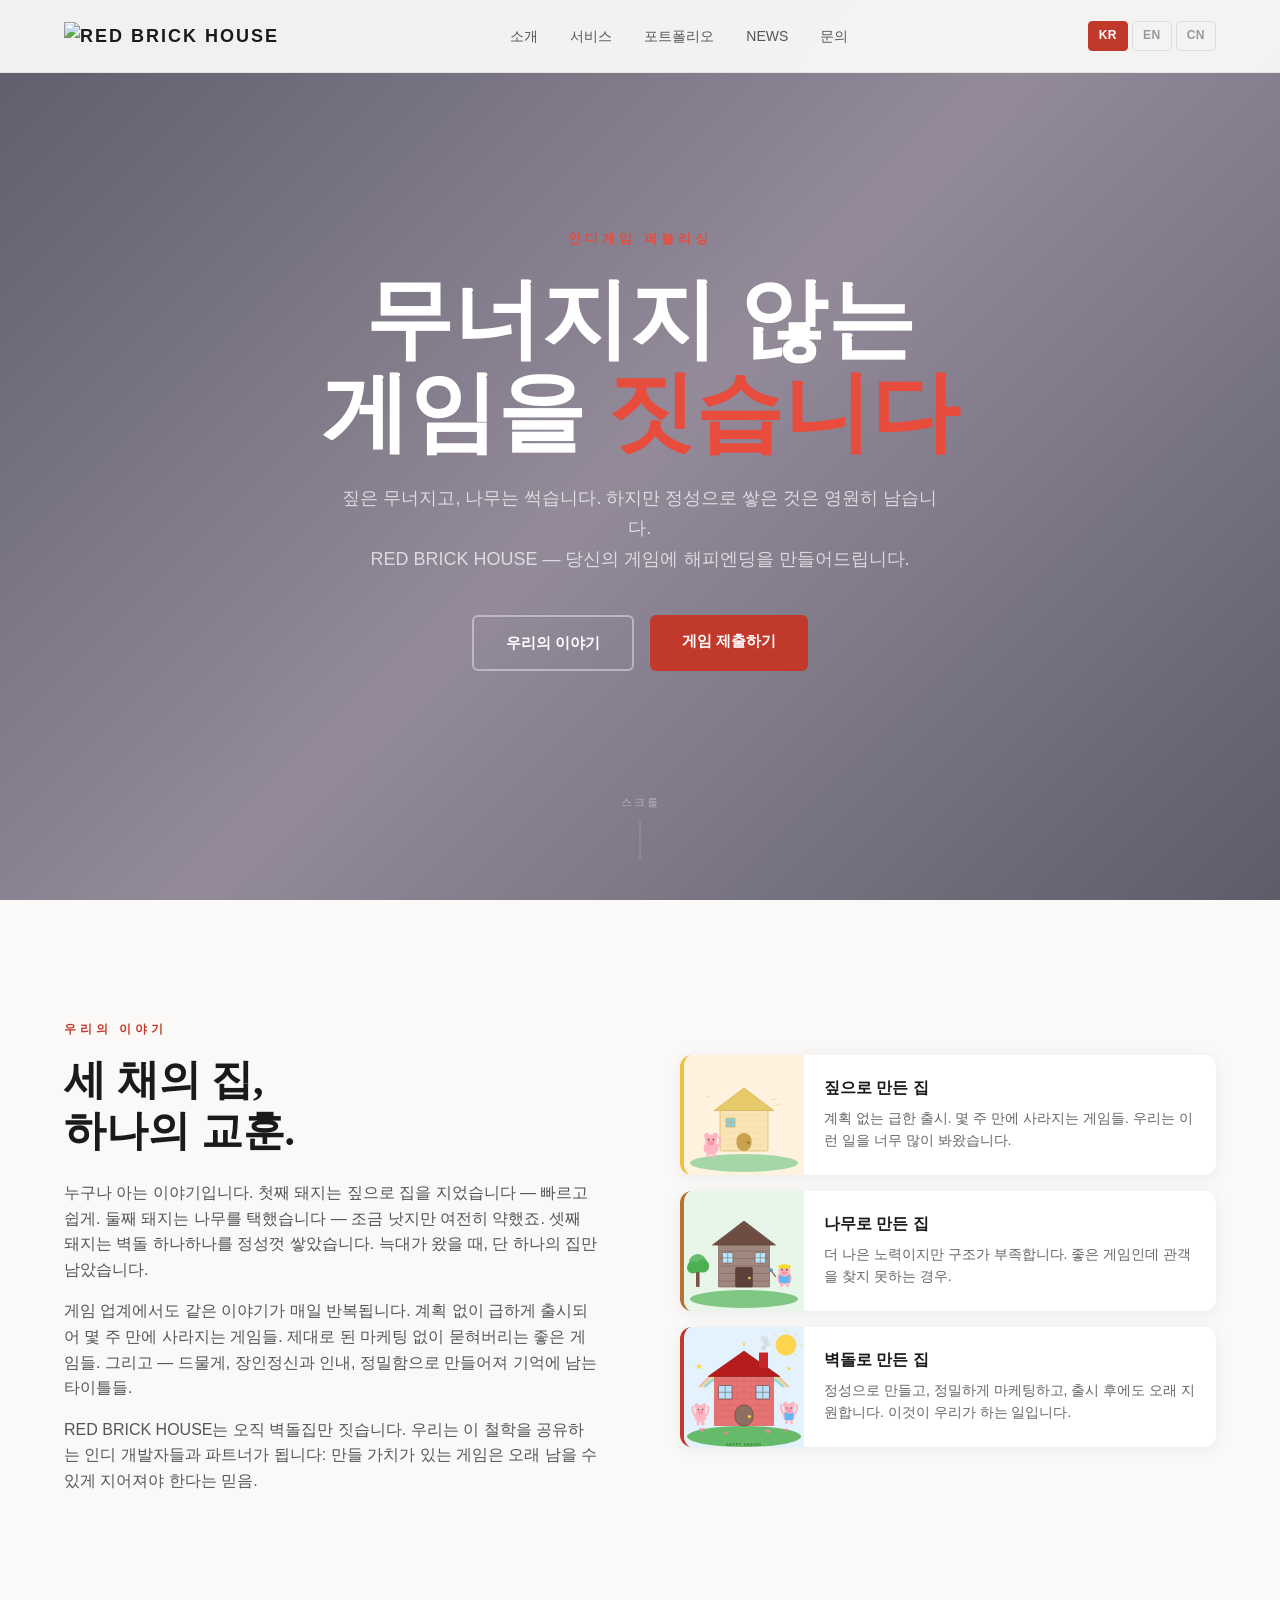
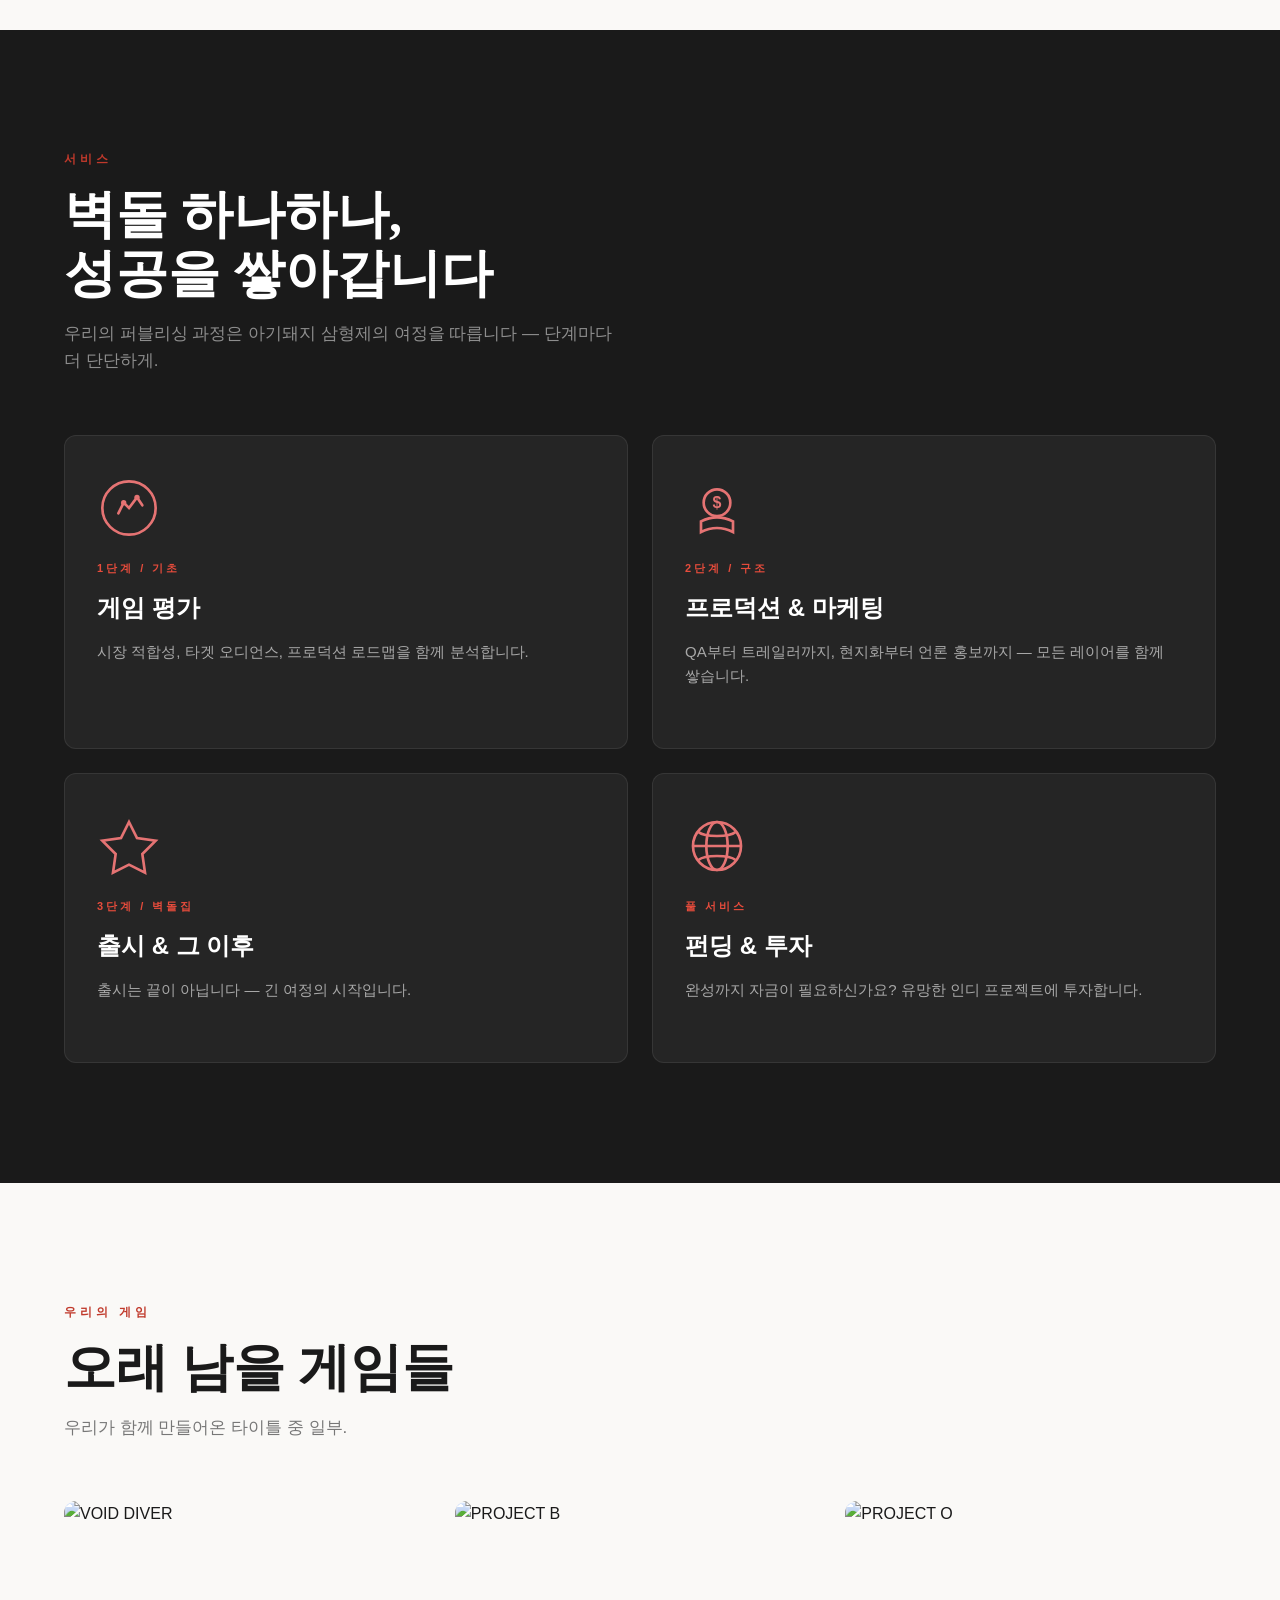
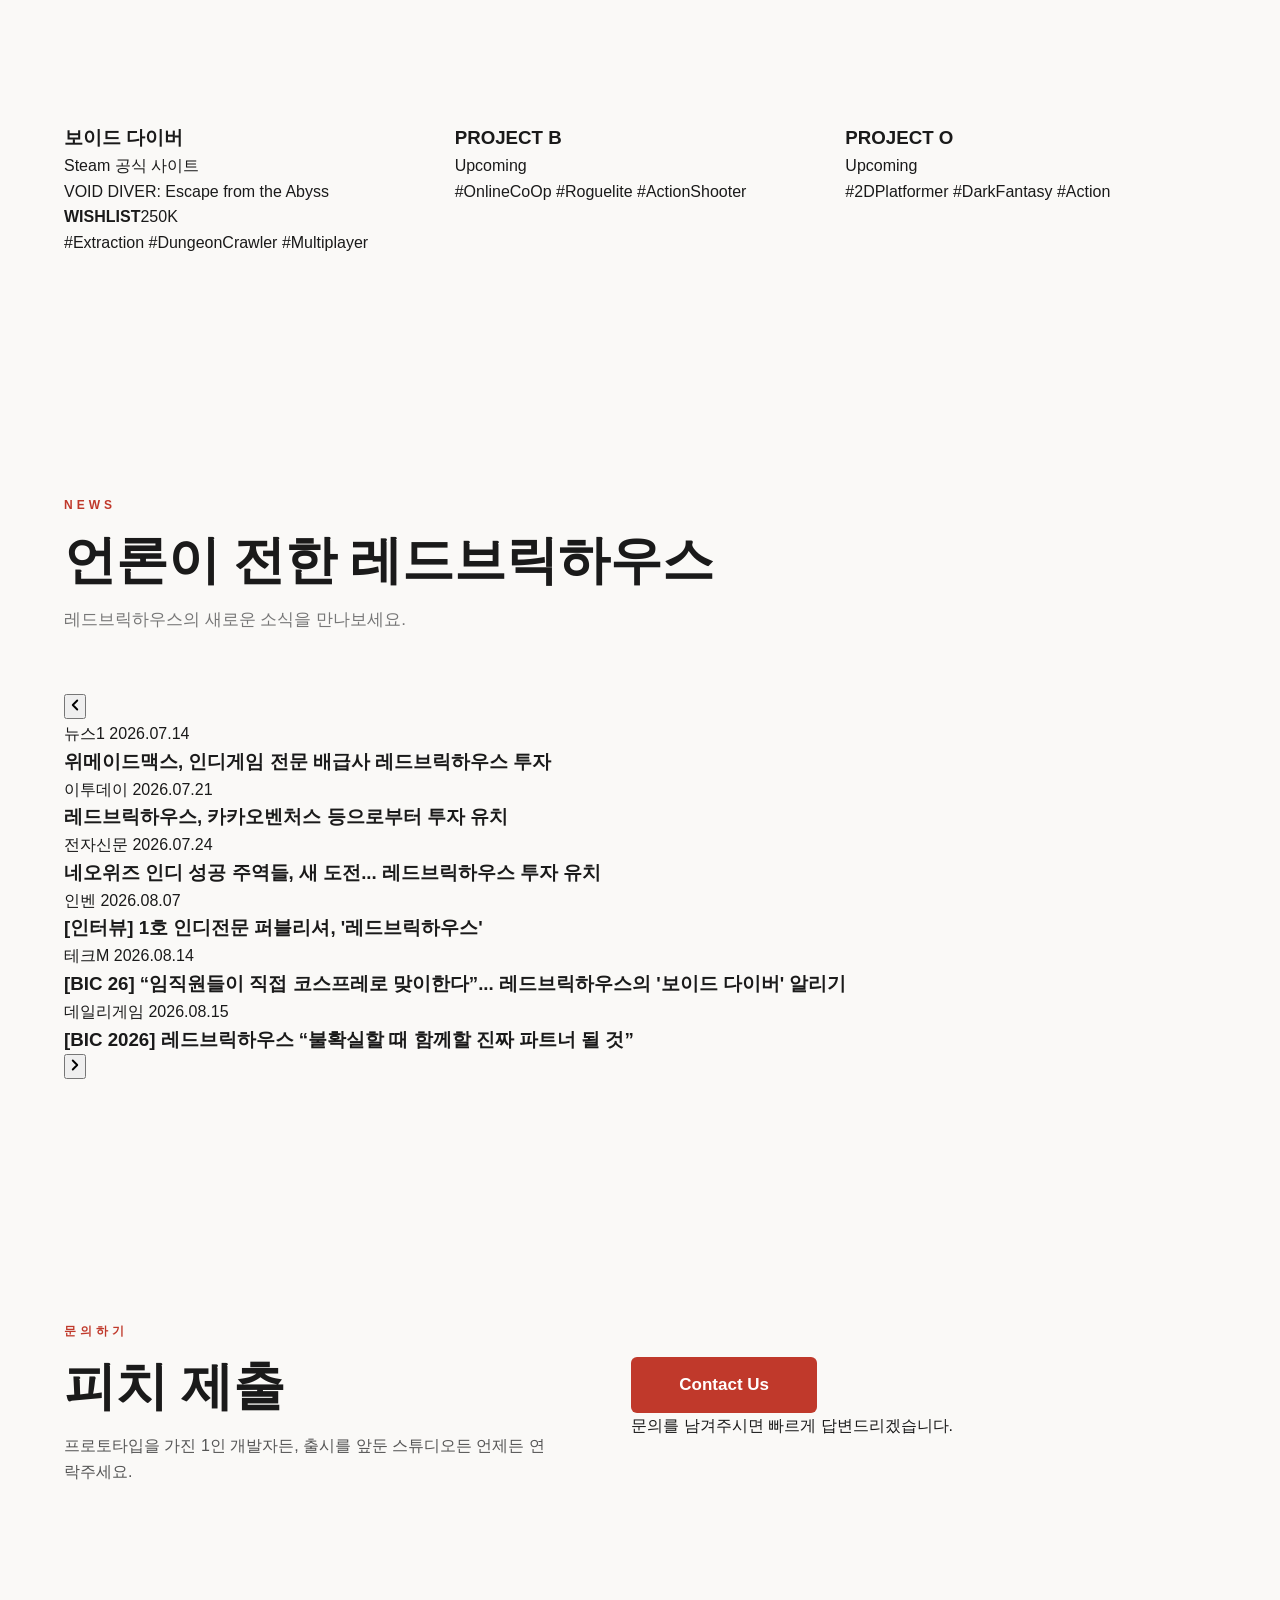
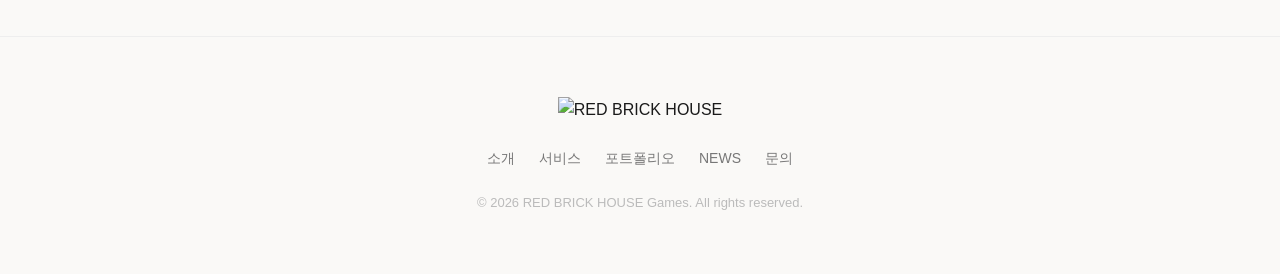
==== index.html @ 4c69d13a "Use square CI as search thumbnail and organization logo" ====
<!DOCTYPE html>
<html lang="ko">
<head>
<meta charset="UTF-8">
<meta name="viewport" content="width=device-width, initial-scale=1.0">
<title>레드브릭하우스 RED BRICK HOUSE - 인디게임 퍼블리셔</title>
<meta name="description" content="레드브릭하우스(RED BRICK HOUSE)는 글로벌 인디게임 퍼블리셔입니다. 사업화 전략과 투자 유치, 팬 커뮤니티와 마케팅, 글로벌 출시까지 인디 개발사의 모든 여정을 함께합니다.">
<meta name="robots" content="index, follow">
<meta name="google-site-verification" content="oy4Abxqo6z72IqTQCMPjfESM9YXbe232Tj1vQId_Szk">
<meta name="naver-site-verification" content="cd1418b7615e05a7bf14761e335efaf147d3baf7">
<link rel="canonical" href="https://redbrickhouse.gg/">
<meta name="theme-color" content="#c0392b">
<!-- Open Graph -->
<meta property="og:title" content="RED BRICK HOUSE - 글로벌 인디게임 퍼블리셔">
<meta property="og:description" content="레드브릭하우스는 단순 퍼블리셔가 아닙니다. 인디 개발자들의 든든한 동반자입니다.">
<meta property="og:image" content="https://redbrickhouse.gg/img/og-image.png?v=20260906">
<meta property="og:image:type" content="image/png">
<meta property="og:image:width" content="1200">
<meta property="og:image:height" content="630">
<meta property="og:url" content="https://redbrickhouse.gg/">
<meta property="og:type" content="website">
<meta property="og:site_name" content="RED BRICK HOUSE">
<meta property="og:locale" content="ko_KR">
<!-- Twitter Card -->
<meta name="twitter:card" content="summary_large_image">
<meta name="twitter:title" content="RED BRICK HOUSE - 글로벌 인디게임 퍼블리셔">
<meta name="twitter:description" content="레드브릭하우스는 단순 퍼블리셔가 아닙니다. 인디 개발자들의 든든한 동반자입니다.">
<meta name="twitter:image" content="https://redbrickhouse.gg/img/og-image.png?v=20260906">
<link rel="preconnect" href="https://cdn.jsdelivr.net" crossorigin>
<link rel="stylesheet" href="https://cdn.jsdelivr.net/gh/orioncactus/pretendard@v1.3.9/dist/web/variable/pretendardvariable-dynamic-subset.min.css">
<link rel="stylesheet" href="style.css?v=20260902-3">
<script>
(function () {
  var m = '/img/hero-bic2026.mp4?v=20260902-5', w = '/img/hero-bic2026.webm?v=20260902-5';
  var probe = document.createElement('video');
  var url = probe.canPlayType('video/mp4; codecs="avc1.640028"') ? m : (probe.canPlayType('video/webm; codecs="vp9"') ? w : m);
  var still = window.matchMedia && window.matchMedia('(prefers-reduced-motion: reduce)').matches;
  var blob = null;
  if (!still && window.fetch && window.URL && URL.createObjectURL) {
    blob = fetch(url, { cache: 'force-cache', priority: 'high' })
      .then(function (r) { if (!r.ok) throw new Error('HTTP ' + r.status); return r.blob(); })
      .then(function (b) { return URL.createObjectURL(b); });
    blob.catch(function () {});
  }
  window.__heroClip = { url: url, blob: blob, still: still };
})();
</script>
<link rel="icon" href="/favicon.ico" sizes="any">
<link rel="icon" type="image/png" sizes="32x32" href="img/favicon-32.png?v=20260713">
<link rel="icon" type="image/png" sizes="48x48" href="img/favicon-48.png?v=20260713">
<link rel="icon" type="image/png" sizes="96x96" href="img/favicon-96.png?v=20260713">
<link rel="icon" type="image/png" sizes="192x192" href="img/favicon-192.png?v=20260713">
<link rel="apple-touch-icon" href="img/favicon-180.png">
<link rel="alternate" hreflang="ko" href="https://redbrickhouse.gg/">
<link rel="alternate" hreflang="en" href="https://redbrickhouse.gg/en/">
<link rel="alternate" hreflang="zh-Hans" href="https://redbrickhouse.gg/zh/">
<link rel="alternate" hreflang="x-default" href="https://redbrickhouse.gg/">
<script type="application/ld+json">
{
  "@context": "https://schema.org",
  "@type": "Organization",
  "name": "RED BRICK HOUSE",
  "alternateName": "레드브릭하우스",
  "url": "https://redbrickhouse.gg/",
  "logo": "https://redbrickhouse.gg/img/ci-square.png",
  "image": [
    "https://redbrickhouse.gg/img/ci-square.png",
    "https://redbrickhouse.gg/img/og-image.png"
  ],
  "description": "글로벌 인디게임 퍼블리셔. 인디 개발자들의 든든한 동반자입니다.",
  "foundingDate": "2026-05",
  "email": "contact@redbrickhouse.gg",
  "availableLanguage": ["Korean", "English", "Chinese"]
}
</script>
<script type="application/ld+json">
{
  "@context": "https://schema.org",
  "@type": "WebSite",
  "name": "레드브릭하우스",
  "alternateName": ["RED BRICK HOUSE", "redbrickhouse"],
  "url": "https://redbrickhouse.gg/"
}
</script>
</head>
<body>

<!-- Navigation -->
<nav class="nav" id="nav">
  <div class="nav-inner">
    <a href="#hero" class="nav-logo" aria-label="RED BRICK HOUSE - Home">
      <img src="img/ci-logo.svg" alt="RED BRICK HOUSE" class="logo-img">
    </a>
    <div class="nav-links" id="navLinks">
      <a href="#about" data-i18n="navAbout">COMPANY</a>
      <a href="#services" data-i18n="navServices">BUSINESS</a>
      <a href="#portfolio" data-i18n="navPortfolio">GAMES</a>
      <a href="#news" data-i18n="navNews">NEWS</a>
      <a href="#contact" data-i18n="navContact">CONTACT</a>
    </div>
    <div class="lang-switch">
      <a class="lang-btn active" data-lang="ko" href="/" hreflang="ko">KR</a>
      <a class="lang-btn" data-lang="en" href="/en/" hreflang="en">EN</a>
      <a class="lang-btn" data-lang="zh" href="/zh/" hreflang="zh-Hans">CN</a>
    </div>
    <button class="nav-toggle" id="navToggle" aria-label="Menu">
      <span></span><span></span><span></span>
    </button>
  </div>
</nav>

<!-- Hero -->
<section class="hero hero-video" id="hero">
  <div class="hero-bg">
    <video class="hero-bg-video" muted loop playsinline preload="none" poster="img/hero-bic2026.jpg?v=20260902-5" aria-hidden="true" tabindex="-1"></video>
    <div class="hero-overlay"></div>
  </div>
  <div class="hero-content">
    <p class="hero-tag" data-i18n="heroTag">글로벌 인디게임 퍼블리셔</p>
    <h1 class="hero-title" data-i18n="heroTitle">RED&nbsp;BRICK&nbsp;HOUSE</h1>
    <p class="hero-sub" data-i18n="heroSub">레드브릭하우스는 단순 퍼블리셔가 아닙니다.<br>인디 개발자들의 든든한 동반자입니다.</p>
    <div class="hero-actions">
      <a href="#about" class="btn btn-ghost" data-i18n="heroBtn2">우리의 이야기</a>
      <a href="#contact" class="btn btn-primary" data-i18n="heroBtn1">문의하기</a>
    </div>
  </div>
  <div class="hero-scroll">
    <span data-i18n="heroScroll">스크롤</span>
    <div class="scroll-line"></div>
  </div>
</section>

<!-- About -->
<section class="section" id="about">
  <div class="container">
    <div class="section-label" data-i18n="aboutLabel">우리의 이야기</div>
    <div class="about-grid">
      <div class="about-text">
        <h2 data-i18n="aboutTitle">세 채의 집,<br>하나의 교훈.</h2>
        <p data-i18n="aboutP1"></p>
        <p data-i18n="aboutP2"></p>
        <p data-i18n="aboutP3"></p>
      </div>
      <div class="about-visual">
        <div class="story-cards">
          <div class="story-card straw">
            <div class="card-img-wrap">
              <img src="img/pig-straw.svg" alt="Straw House" class="card-img">
            </div>
            <div class="card-body">
              <h3 data-i18n="straw">짚으로 만든 집</h3>
              <p data-i18n="strawDesc"></p>
            </div>
          </div>
          <div class="story-card wood">
            <div class="card-img-wrap">
              <img src="img/pig-wood.svg" alt="Wood House" class="card-img">
            </div>
            <div class="card-body">
              <h3 data-i18n="wood">나무로 만든 집</h3>
              <p data-i18n="woodDesc"></p>
            </div>
          </div>
          <div class="story-card brick">
            <div class="card-img-wrap">
              <img src="img/pig-brick.svg" alt="Brick House" class="card-img">
            </div>
            <div class="card-body">
              <h3 data-i18n="brick">벽돌로 만든 집</h3>
              <p data-i18n="brickDesc"></p>
            </div>
          </div>
        </div>
      </div>
    </div>
  </div>
</section>

<!-- Services -->
<section class="section section-dark" id="services">
  <div class="container">
    <div class="section-label" data-i18n="svcLabel">레드브릭하우스와의 협업 방안</div>
    <h2 class="section-title" data-i18n="svcTitle">벽돌 하나하나,<br>성공을 쌓아갑니다</h2>
    <p class="section-sub" data-i18n="svcSub"></p>
    <div class="services-grid">
      <div class="service-card phase-1">
        <div class="svc-icon-wrap"><svg viewBox="0 0 48 48" class="svc-svg"><circle cx="24" cy="24" r="20" fill="none" stroke="#E57373" stroke-width="2"/><path d="M16,28 L20,20 L24,24 L30,16 L34,22" fill="none" stroke="#E57373" stroke-width="2" stroke-linecap="round"/><circle cx="20" cy="20" r="2" fill="#E57373"/><circle cx="30" cy="16" r="2" fill="#E57373"/></svg></div>
        <div class="phase-tag" data-i18n="phase1Tag">SERVICE 01</div>
        <h3 data-i18n="phase1Title">사업화 지원</h3>
        <p data-i18n="phase1Desc"></p>
      </div>
      <div class="service-card phase-2">
        <div class="svc-icon-wrap"><svg viewBox="0 0 48 48" class="svc-svg"><circle cx="24" cy="20" r="10" fill="none" stroke="#E57373" stroke-width="2"/><text x="24" y="24" text-anchor="middle" font-size="12" fill="#E57373" font-weight="bold">$</text><path d="M12,34 Q24,28 36,34 L36,42 Q24,36 12,42 Z" fill="none" stroke="#E57373" stroke-width="2"/></svg></div>
        <div class="phase-tag" data-i18n="phase2Tag">SERVICE 02</div>
        <h3 data-i18n="phase2Title">재무 컨설팅 &amp; 펀딩 연계</h3>
        <p data-i18n="phase2Desc"></p>
      </div>
      <div class="service-card phase-3">
        <div class="svc-icon-wrap"><svg viewBox="0 0 48 48" class="svc-svg"><path d="M24,6 L30,18 L44,20 L34,30 L36,44 L24,38 L12,44 L14,30 L4,20 L18,18 Z" fill="none" stroke="#E57373" stroke-width="2"/></svg></div>
        <div class="phase-tag" data-i18n="phase3Tag">SERVICE 03</div>
        <h3 data-i18n="phase3Title">유저 커뮤니티 빌딩 &amp; 마케팅</h3>
        <p data-i18n="phase3Desc"></p>
      </div>
      <div class="service-card phase-full">
        <div class="svc-icon-wrap"><svg viewBox="0 0 48 48" class="svc-svg"><circle cx="24" cy="24" r="18" fill="none" stroke="#E57373" stroke-width="2"/><ellipse cx="24" cy="24" rx="8" ry="18" fill="none" stroke="#E57373" stroke-width="2"/><line x1="6" y1="24" x2="42" y2="24" stroke="#E57373" stroke-width="2"/><path d="M10,13.5 C15,17.5 33,17.5 38,13.5 M10,34.5 C15,30.5 33,30.5 38,34.5" fill="none" stroke="#E57373" stroke-width="2"/></svg></div>
        <div class="phase-tag" data-i18n="phase4Tag">SERVICE 04</div>
        <h3 data-i18n="phase4Title">글로벌 서비스 노하우</h3>
        <p data-i18n="phase4Desc"></p>
      </div>
    </div>
  </div>
</section>

<!-- Portfolio -->
<section class="section" id="portfolio">
  <div class="container">
    <div class="section-label" data-i18n="portLabel">레드브릭하우스의 게임</div>
    <h2 class="section-title" data-i18n="portTitle">오래 남을 게임들</h2>
    <p class="section-sub" data-i18n="portSub"></p>
    <div class="portfolio-grid">
      <div class="portfolio-item featured">
        <div class="portfolio-thumb">
          <a href="https://store.steampowered.com/app/3438920/" target="_blank" rel="noopener">
            <img src="img/void-diver.jpg" alt="VOID DIVER" class="port-img">
          </a>
        </div>
        <div class="pcard-body">
          <div class="pcard-head">
            <h3 data-i18n="portVdName">보이드 다이버</h3>
            <div class="portfolio-links">
              <a href="https://store.steampowered.com/app/3438920/" target="_blank" rel="noopener">Steam</a>
              <a href="https://voiddiver.net/" target="_blank" rel="noopener" data-i18n="portVdSite">공식 사이트</a>
            </div>
          </div>
          <p class="pcard-sub">VOID DIVER: Escape from the Abyss</p>
          <ul class="pcard-stats">
            <li><strong>WISHLIST</strong>250K</li>
          </ul>
          <p class="pcard-tags">#Extraction #DungeonCrawler #Multiplayer</p>
        </div>
      </div>
      <div class="portfolio-item pcard">
        <div class="portfolio-thumb">
          <img src="img/project-b.png" alt="PROJECT B" class="port-img">
        </div>
        <div class="pcard-body">
          <h3>PROJECT B</h3>
          <p class="pcard-status" data-i18n="portUpcoming">Upcoming</p>
          <p class="pcard-tags">#OnlineCoOp #Roguelite #ActionShooter</p>
        </div>
      </div>
      <div class="portfolio-item pcard">
        <div class="portfolio-thumb">
          <img src="img/project-o.png" alt="PROJECT O" class="port-img">
        </div>
        <div class="pcard-body">
          <h3>PROJECT O</h3>
          <p class="pcard-status" data-i18n="portUpcoming">Upcoming</p>
          <p class="pcard-tags">#2DPlatformer #DarkFantasy #Action</p>
        </div>
      </div>
    </div>
  </div>
</section>

<!-- News -->
<section class="section" id="news">
  <div class="container">
    <div class="section-label" data-i18n="newsLabel">NEWS</div>
    <h2 class="section-title" data-i18n="newsTitle">언론이 전한 레드브릭하우스</h2>
    <p class="section-sub" data-i18n="newsSub">레드브릭하우스의 새로운 소식을 만나보세요.</p>
    <div class="news-carousel">
      <button class="news-nav news-prev" type="button" aria-label="Previous news">
        <svg width="18" height="18" viewBox="0 0 24 24" fill="none" stroke="currentColor" stroke-width="2.5" stroke-linecap="round" stroke-linejoin="round" aria-hidden="true"><polyline points="15 18 9 12 15 6"></polyline></svg>
      </button>
      <div class="news-grid">
      <div class="news-track">
      <a class="news-card" href="https://www.news1.kr/it-science/general-it/6227176" target="_blank" rel="noopener">
        <div class="news-thumb"><img src="img/news-news1.jpg" alt="" class="news-img" loading="lazy"></div>
        <div class="news-meta">
          <span class="news-press" data-i18n="newsA1Press">뉴스1</span>
          <time class="news-date" datetime="2026-07-14">2026.07.14</time>
        </div>
        <h3 class="news-headline" data-i18n="newsA1Title">위메이드맥스, 인디게임 전문 배급사 레드브릭하우스 투자</h3>
      </a>
      <a class="news-card" href="https://www.etoday.co.kr/news/view/2605454" target="_blank" rel="noopener">
        <div class="news-thumb"><img src="img/news-etoday.jpg" alt="" class="news-img" loading="lazy"></div>
        <div class="news-meta">
          <span class="news-press" data-i18n="newsA2Press">이투데이</span>
          <time class="news-date" datetime="2026-07-21">2026.07.21</time>
        </div>
        <h3 class="news-headline" data-i18n="newsA2Title">레드브릭하우스, 카카오벤처스 등으로부터 투자 유치</h3>
      </a>
      <a class="news-card" href="https://www.etnews.com/20260724000244" target="_blank" rel="noopener">
        <div class="news-thumb"><img src="img/news-etnews.jpg" alt="" class="news-img" loading="lazy"></div>
        <div class="news-meta">
          <span class="news-press" data-i18n="newsA3Press">전자신문</span>
          <time class="news-date" datetime="2026-07-24">2026.07.24</time>
        </div>
        <h3 class="news-headline" data-i18n="newsA3Title">네오위즈 인디 성공 주역들, 새 도전... 레드브릭하우스 투자 유치</h3>
      </a>
      <a class="news-card" href="https://m.sports.naver.com/esports/article/442/0000195202" target="_blank" rel="noopener">
        <div class="news-thumb"><img src="img/news-inven2.jpg" alt="" class="news-img" loading="lazy"></div>
        <div class="news-meta">
          <span class="news-press" data-i18n="newsA4Press">인벤</span>
          <time class="news-date" datetime="2026-08-07">2026.08.07</time>
        </div>
        <h3 class="news-headline" data-i18n="newsA4Title">[인터뷰] 1호 인디전문 퍼블리셔, '레드브릭하우스'</h3>
      </a>
      <a class="news-card" href="https://www.techm.kr/news/articleView.html?idxno=154350" target="_blank" rel="noopener">
        <div class="news-thumb"><img src="img/news-techm.jpg" alt="" class="news-img" loading="lazy"></div>
        <div class="news-meta">
          <span class="news-press" data-i18n="newsA5Press">테크M</span>
          <time class="news-date" datetime="2026-08-14">2026.08.14</time>
        </div>
        <h3 class="news-headline" data-i18n="newsA5Title">[BIC 26] “임직원들이 직접 코스프레로 맞이한다”... 레드브릭하우스의 '보이드 다이버' 알리기</h3>
      </a>
      <a class="news-card" href="https://www.dailygame.co.kr/view.php?ud=2026081514530034021ad998911_26" target="_blank" rel="noopener">
        <div class="news-thumb"><img src="img/news-dailygame.jpg" alt="" class="news-img" loading="lazy"></div>
        <div class="news-meta">
          <span class="news-press" data-i18n="newsA6Press">데일리게임</span>
          <time class="news-date" datetime="2026-08-15">2026.08.15</time>
        </div>
        <h3 class="news-headline" data-i18n="newsA6Title">[BIC 2026] 레드브릭하우스 “불확실할 때 함께할 진짜 파트너 될 것”</h3>
      </a>
      </div>
      </div>
      <button class="news-nav news-next" type="button" aria-label="Next news">
        <svg width="18" height="18" viewBox="0 0 24 24" fill="none" stroke="currentColor" stroke-width="2.5" stroke-linecap="round" stroke-linejoin="round" aria-hidden="true"><polyline points="9 18 15 12 9 6"></polyline></svg>
      </button>
    </div>
  </div>
</section>

<!-- Contact -->
<section class="section" id="contact">
  <div class="container">
    <div class="section-label" data-i18n="contactLabel">문의하기</div>
    <div class="contact-grid">
      <div class="contact-info">
        <h2 class="section-title" data-i18n="contactTitle">이야기를 들려주세요</h2>
        <p data-i18n="contactDesc"></p>
      </div>
      <div class="contact-action">
        <button type="button" class="btn btn-primary btn-large" id="contactOpen" data-i18n="contactBtn">Contact Us</button>
        <p class="contact-note" data-i18n="contactNote">문의를 남겨주시면 빠르게 답변드리겠습니다.</p>
      </div>
    </div>
  </div>
</section>

<!-- Footer -->
<footer class="footer">
  <div class="container">
    <div class="footer-inner">
      <div class="footer-brand">
        <img src="img/ci-logo.svg" alt="RED BRICK HOUSE" class="logo-img logo-img-footer">
      </div>
      <div class="footer-links">
        <a href="#about" data-i18n="navAbout">COMPANY</a>
        <a href="#services" data-i18n="navServices">BUSINESS</a>
        <a href="#portfolio" data-i18n="navPortfolio">GAMES</a>
        <a href="#news" data-i18n="navNews">NEWS</a>
        <a href="#contact" data-i18n="navContact">CONTACT</a>
      </div>
      <div class="footer-copy" data-i18n="footerCopy">&copy; 2026 RED&nbsp;BRICK&nbsp;HOUSE. All rights reserved.</div>
    </div>
  </div>
</footer>

<!-- Contact Modal -->
<div class="modal-overlay" id="contactModal" hidden>
  <div class="modal" role="dialog" aria-modal="true" aria-labelledby="contactModalTitle">
    <button type="button" class="modal-close" id="contactClose" aria-label="Close">&times;</button>
    <h3 id="contactModalTitle" data-i18n="modalTitle">문의하기</h3>
    <form id="inquiryForm" novalidate>
      <div class="modal-row">
        <div class="modal-group">
          <label for="inqName" data-i18n="modalName">이름</label>
          <input type="text" id="inqName" name="이름 (Name)" required>
        </div>
        <div class="modal-group">
          <label for="inqContact" data-i18n="modalContact">이메일</label>
          <input type="email" id="inqContact" name="이메일 (Email)" required>
        </div>
      </div>
      <div class="modal-row">
        <div class="modal-group">
          <label for="inqCompany" data-i18n="modalCompany">회사/팀 (선택)</label>
          <input type="text" id="inqCompany" name="회사 (Company)">
        </div>
        <div class="modal-group">
          <label for="inqSource" data-i18n="modalSource">알게 된 경로</label>
          <select id="inqSource" name="알게 된 경로 (Source)">
            <option value="" data-i18n="modalSourceOpt0">선택해주세요</option>
            <option value="referral" data-i18n="modalSourceOpt1">지인 추천</option>
            <option value="search" data-i18n="modalSourceOpt2">검색</option>
            <option value="sns" data-i18n="modalSourceOpt3">SNS · 커뮤니티</option>
            <option value="event" data-i18n="modalSourceOpt4">행사 · 컨퍼런스</option>
            <option value="etc" data-i18n="modalSourceOpt5">기타</option>
          </select>
        </div>
      </div>
      <div class="modal-group">
        <label for="inqMsg" data-i18n="modalMsg">제안사항</label>
        <textarea id="inqMsg" name="제안사항 (Proposal)" rows="5" required></textarea>
      </div>
      <input type="text" name="_honey" class="hp-field" tabindex="-1" autocomplete="off" aria-hidden="true">
      <button type="submit" class="btn btn-primary" id="inquirySend" data-i18n="modalSend">보내기</button>
      <p class="modal-status" id="inquiryStatus" hidden></p>
    </form>
  </div>
</div>

<script src="i18n.js?v=20260902-6"></script>
<script src="script.js?v=20260902-6"></script>
</body>
</html>
---- style.css ----
/* === RESET & BASE === */
*, *::before, *::after { margin: 0; padding: 0; box-sizing: border-box; }
html { scroll-behavior: smooth; scroll-padding-top: 80px; }
body {
  font-family: 'Inter', -apple-system, sans-serif;
  color: #1a1a1a;
  background: #faf9f7;
  line-height: 1.6;
  -webkit-font-smoothing: antialiased;
}
a { text-decoration: none; color: inherit; }
ul { list-style: none; }
img { max-width: 100%; display: block; }
.container { max-width: 1200px; margin: 0 auto; padding: 0 24px; }

/* === NAV === */
.nav {
  position: fixed; top: 0; left: 0; right: 0; z-index: 1000;
  background: rgba(250, 249, 247, 0.95);
  backdrop-filter: blur(20px);
  border-bottom: 1px solid rgba(0,0,0,0.06);
  transition: all 0.3s;
}
.nav.scrolled { box-shadow: 0 2px 20px rgba(0,0,0,0.08); }
.nav-inner {
  max-width: 1200px; margin: 0 auto; padding: 0 24px;
  display: flex; align-items: center; justify-content: space-between;
  height: 72px;
}
.nav-logo { display: flex; align-items: center; gap: 10px; font-weight: 800; font-size: 18px; letter-spacing: 2px; }
.logo-svg { flex-shrink: 0; }
.nav-links { display: flex; align-items: center; gap: 32px; }
.nav-links a { font-size: 14px; font-weight: 500; color: #555; transition: color 0.2s; }
.nav-links a:hover { color: #1a1a1a; }
.nav-cta {
  background: #c0392b; color: #fff !important; padding: 10px 24px;
  border-radius: 6px; font-weight: 600; transition: background 0.2s;
}
.nav-cta:hover { background: #a93226; }

/* Language Switch */
.lang-switch { display: flex; gap: 4px; margin-left: 8px; }
.lang-btn {
  background: none; border: 1px solid #ddd; border-radius: 4px;
  padding: 4px 10px; font-size: 12px; font-weight: 600; font-family: inherit;
  color: #999; cursor: pointer; transition: all 0.2s; letter-spacing: 0.5px;
}
.lang-btn:hover { color: #1a1a1a; border-color: #999; }
.lang-btn.active { background: #c0392b; color: #fff; border-color: #c0392b; }

.nav-toggle { display: none; background: none; border: none; cursor: pointer; padding: 8px; }
.nav-toggle span { display: block; width: 24px; height: 2px; background: #1a1a1a; margin: 5px 0; transition: 0.3s; }

/* === BUTTONS === */
.btn {
  display: inline-block; padding: 14px 32px; border-radius: 6px;
  font-size: 15px; font-weight: 600; transition: all 0.2s; cursor: pointer;
  border: none; font-family: inherit;
}
.btn-primary { background: #c0392b; color: #fff; }
.btn-primary:hover { background: #a93226; transform: translateY(-1px); }
.btn-ghost { border: 2px solid rgba(255,255,255,0.4); color: #fff; }
.btn-ghost:hover { border-color: #fff; background: rgba(255,255,255,0.1); }
.btn-large { padding: 18px 48px; font-size: 17px; }

/* === HERO === */
.hero {
  position: relative; min-height: 100vh; display: flex; align-items: center;
  justify-content: center; text-align: center; color: #fff; overflow: hidden;
}
.hero-bg { position: absolute; inset: 0; }
.hero-bg-img {
  width: 100%; height: 100%; object-fit: cover;
}
.hero-overlay {
  position: absolute; inset: 0;
  background: linear-gradient(135deg, rgba(26,26,46,0.7) 0%, rgba(45,27,61,0.5) 50%, rgba(26,26,46,0.7) 100%);
}
.hero-content { position: relative; z-index: 2; max-width: 800px; padding: 0 24px; }
.hero-tag {
  font-size: 13px; letter-spacing: 4px; font-weight: 600;
  color: #e74c3c; margin-bottom: 24px;
}
.hero-title {
  font-family: 'Playfair Display', serif; font-size: clamp(48px, 8vw, 88px);
  font-weight: 900; line-height: 1.05; margin-bottom: 24px;
}
.highlight { color: #e74c3c; }
.hero-sub { font-size: 18px; line-height: 1.7; color: rgba(255,255,255,0.7); margin-bottom: 40px; max-width: 600px; margin-left: auto; margin-right: auto; }
.hero-actions { display: flex; gap: 16px; justify-content: center; flex-wrap: wrap; }
.hero-scroll {
  position: absolute; bottom: 40px; left: 50%; transform: translateX(-50%);
  display: flex; flex-direction: column; align-items: center; gap: 8px;
  color: rgba(255,255,255,0.4); font-size: 11px; letter-spacing: 2px; z-index: 2;
}
.scroll-line { width: 1px; height: 40px; background: rgba(255,255,255,0.2); animation: scrollPulse 2s infinite; }
@keyframes scrollPulse {
  0%, 100% { opacity: 0.2; } 50% { opacity: 0.8; }
}

/* === SECTIONS === */
.section { padding: 120px 0; position: relative; }
.section-dark { background: #1a1a1a; color: #fff; }
.section-bg-img {
  position: absolute; inset: 0; width: 100%; height: 100%; object-fit: cover;
}
.section-overlay {
  position: absolute; inset: 0;
  background: rgba(15,10,8,0.92);
}
.section-label {
  font-size: 12px; letter-spacing: 4px; font-weight: 600;
  color: #c0392b; margin-bottom: 16px;
}
.section-title {
  font-family: 'Playfair Display', serif; font-size: clamp(32px, 5vw, 52px);
  font-weight: 800; line-height: 1.15; margin-bottom: 16px;
}
.section-sub { font-size: 17px; color: #777; max-width: 560px; margin-bottom: 60px; }
.section-dark .section-sub { color: rgba(255,255,255,0.5); }

/* === ABOUT === */
.about-grid { display: grid; grid-template-columns: 1fr 1fr; gap: 80px; align-items: start; }
.about-text h2 {
  font-family: 'Playfair Display', serif; font-size: 42px;
  font-weight: 800; line-height: 1.2; margin-bottom: 24px;
}
.about-text p { color: #555; margin-bottom: 16px; font-size: 16px; }
.about-stats { display: flex; gap: 40px; margin-top: 40px; padding-top: 32px; border-top: 1px solid #eee; }
.stat-num { display: block; font-size: 36px; font-weight: 800; color: #c0392b; }
.stat-label { font-size: 13px; color: #999; letter-spacing: 1px; }

.story-cards { display: flex; flex-direction: column; gap: 16px; }
.story-card {
  display: flex; border-radius: 12px; overflow: hidden;
  background: #fff; box-shadow: 0 2px 16px rgba(0,0,0,0.06);
  transition: transform 0.3s;
}
.story-card:hover { transform: translateY(-4px); }
.card-img-wrap { width: 120px; min-height: 120px; flex-shrink: 0; }
.card-img { width: 100%; height: 100%; object-fit: cover; }
.card-body { padding: 20px; flex: 1; }
.story-card.straw { border-left: 4px solid #f0c040; }
.story-card.wood { border-left: 4px solid #b87333; }
.story-card.brick { border-left: 4px solid #c0392b; }
.story-card h3 { font-size: 16px; font-weight: 700; margin-bottom: 6px; }
.story-card p { font-size: 14px; color: #666; }

/* === SERVICES === */
.services-grid { display: grid; grid-template-columns: repeat(2, 1fr); gap: 24px; }
.service-card {
  padding: 40px 32px; border-radius: 12px; background: rgba(255,255,255,0.05);
  border: 1px solid rgba(255,255,255,0.08); transition: all 0.3s; overflow: hidden;
}
.service-card:hover { background: rgba(255,255,255,0.08); transform: translateY(-4px); }
.svc-icon-wrap { width: 64px; height: 64px; margin-bottom: 20px; }
.svc-svg { width: 100%; height: 100%; }
.phase-tag { font-size: 11px; letter-spacing: 3px; color: #e74c3c; margin-bottom: 12px; font-weight: 600; }
.service-card h3 { font-size: 24px; font-weight: 700; margin-bottom: 12px; }
.service-card > p { color: rgba(255,255,255,0.6); font-size: 15px; margin-bottom: 20px; }
.service-card ul { display: flex; flex-direction: column; gap: 8px; }
.service-card li {
  font-size: 14px; color: rgba(255,255,255,0.5); padding-left: 16px;
  position: relative;
}
.service-card li::before {
  content: ''; position: absolute; left: 0; top: 8px;
  width: 6px; height: 6px; background: #c0392b; border-radius: 50%;
}

/* === PORTFOLIO === */
.portfolio-grid { display: grid; grid-template-columns: repeat(3, 1fr); gap: 20px; }
.portfolio-item.large { grid-column: span 2; }
.portfolio-thumb {
  position: relative; border-radius: 12px; overflow: hidden;
  padding-bottom: 60%; cursor: pointer;
}
.portfolio-item.large .portfolio-thumb { padding-bottom: 40%; }
.port-img {
  position: absolute; inset: 0; width: 100%; height: 100%; object-fit: cover;
  transition: transform 0.5s;
}
.portfolio-thumb:hover .port-img { transform: scale(1.05); }
.portfolio-overlay {
  position: absolute; inset: 0; padding: 32px;
  display: flex; flex-direction: column; justify-content: flex-end;
  background: linear-gradient(to top, rgba(0,0,0,0.8) 0%, rgba(0,0,0,0.2) 50%, transparent 100%);
  color: #fff; opacity: 0; transition: opacity 0.3s;
}
.portfolio-thumb:hover .portfolio-overlay { opacity: 1; }
.portfolio-genre {
  font-size: 11px; letter-spacing: 2px; font-weight: 600;
  background: rgba(255,255,255,0.2); padding: 4px 12px; border-radius: 20px;
  width: fit-content; margin-bottom: 8px; backdrop-filter: blur(4px);
}
.portfolio-overlay h3 { font-size: 22px; font-weight: 700; }
.portfolio-overlay p { font-size: 14px; color: rgba(255,255,255,0.7); }

/* === TEAM === */
.team-grid { display: grid; grid-template-columns: repeat(4, 1fr); gap: 24px; }
.team-card {
  text-align: center; padding: 0; border-radius: 12px;
  background: rgba(255,255,255,0.04); border: 1px solid rgba(255,255,255,0.06);
  overflow: hidden; transition: transform 0.3s;
}
.team-card:hover { transform: translateY(-4px); }
.team-avatar {
  width: 100%; height: 160px; display: flex; align-items: center; justify-content: center;
}
.team-avatar svg { width: 80px; height: 80px; }
.team-card h3 { font-size: 18px; font-weight: 700; margin-top: 16px; margin-bottom: 4px; padding: 0 16px; }
.team-role { font-size: 13px; color: #e74c3c; font-weight: 500; margin-bottom: 12px; padding: 0 16px; }
.team-bio { font-size: 14px; color: rgba(255,255,255,0.5); line-height: 1.6; padding: 0 16px 24px; }

/* === CTA === */
.section-cta {
  background: linear-gradient(135deg, #c0392b, #e74c3c);
  color: #fff; text-align: center;
}
.section-cta h2 {
  font-family: 'Playfair Display', serif; font-size: clamp(32px, 5vw, 48px);
  font-weight: 800; margin-bottom: 16px;
}
.section-cta p { font-size: 17px; color: rgba(255,255,255,0.85); margin-bottom: 32px; }
.section-cta .btn-primary { background: #fff; color: #c0392b; }
.section-cta .btn-primary:hover { background: #f5f5f5; }

/* === CONTACT === */
.contact-grid { display: grid; grid-template-columns: 1fr 1.2fr; gap: 80px; }
.contact-info p { color: #555; font-size: 16px; margin-bottom: 32px; }
.contact-details { display: flex; flex-direction: column; gap: 20px; margin-bottom: 32px; }
.contact-item strong { display: block; font-size: 12px; letter-spacing: 2px; color: #999; margin-bottom: 4px; }
.contact-item span { font-size: 16px; }
.social-links { display: flex; gap: 16px; }
.social-links a {
  font-size: 14px; font-weight: 500; color: #c0392b;
  padding: 8px 16px; border: 1px solid #e0d5d3; border-radius: 6px;
  transition: all 0.2s;
}
.social-links a:hover { background: #c0392b; color: #fff; border-color: #c0392b; }

.contact-form { display: flex; flex-direction: column; gap: 20px; }
.form-row { display: grid; grid-template-columns: 1fr 1fr; gap: 20px; }
.form-group { display: flex; flex-direction: column; gap: 6px; }
.form-group label { font-size: 13px; font-weight: 600; color: #333; }
.form-group input, .form-group select, .form-group textarea {
  padding: 12px 16px; border: 1px solid #ddd; border-radius: 8px;
  font-size: 15px; font-family: inherit; background: #fff;
  transition: border-color 0.2s;
}
.form-group input:focus, .form-group select:focus, .form-group textarea:focus {
  outline: none; border-color: #c0392b;
}
.form-group textarea { resize: vertical; }

/* === FOOTER === */
.footer { padding: 60px 0; border-top: 1px solid #eee; }
.footer-inner { display: flex; flex-direction: column; align-items: center; gap: 24px; text-align: center; }
.footer-brand { display: flex; flex-direction: column; align-items: center; gap: 8px; }
.footer-brand .logo-text { font-size: 16px; }
.footer-brand p { font-size: 14px; color: #999; }
.footer-links { display: flex; gap: 24px; flex-wrap: wrap; justify-content: center; }
.footer-links a { font-size: 14px; color: #777; transition: color 0.2s; }
.footer-links a:hover { color: #c0392b; }
.footer-copy { font-size: 13px; color: #bbb; }

/* === ANIMATIONS === */
.fade-in {
  opacity: 0; transform: translateY(30px);
  transition: opacity 0.6s ease, transform 0.6s ease;
}
.fade-in.visible { opacity: 1; transform: translateY(0); }

/* === RESPONSIVE === */
@media (max-width: 1024px) {
  .about-grid { grid-template-columns: 1fr; gap: 48px; }
  .services-grid { grid-template-columns: 1fr; }
  .team-grid { grid-template-columns: repeat(2, 1fr); }
  .contact-grid { grid-template-columns: 1fr; gap: 48px; }
}
@media (max-width: 768px) {
  /* Nav mobile */
  .nav-inner { height: 60px; }
  .nav-links {
    display: none; position: fixed; top: 60px; left: 0; right: 0; bottom: 0;
    background: rgba(250,249,247,0.98); flex-direction: column;
    padding: 32px 24px; gap: 8px; border-top: 1px solid #eee;
    overflow-y: auto; z-index: 999;
  }
  .nav-links.open { display: flex; }
  .nav-links a {
    font-size: 18px; padding: 14px 0; border-bottom: 1px solid #f0f0f0;
  }
  .nav-links .nav-cta {
    margin-top: 16px; text-align: center; padding: 16px 24px;
    border-bottom: none;
  }
  .nav-toggle { display: block; order: 3; }
  .nav-toggle.active span:nth-child(1) { transform: rotate(45deg) translate(5px, 5px); }
  .nav-toggle.active span:nth-child(2) { opacity: 0; }
  .nav-toggle.active span:nth-child(3) { transform: rotate(-45deg) translate(5px, -5px); }
  .lang-switch { order: 2; margin-left: auto; margin-right: 8px; gap: 2px; }
  .lang-btn { padding: 5px 8px; font-size: 11px; min-width: 30px; }
  .nav-logo { font-size: 13px; gap: 6px; letter-spacing: 0.5px; max-width: 50%; }
  .nav-logo .logo-text { white-space: nowrap; overflow: hidden; text-overflow: ellipsis; }
  .logo-svg { width: 30px; height: 20px; flex-shrink: 0; }

  /* Hero mobile */
  .hero { min-height: 100svh; }
  .hero-title { font-size: 36px; }
  .hero-sub { font-size: 15px; margin-bottom: 32px; }
  .hero-tag { font-size: 11px; letter-spacing: 3px; }
  .hero-actions { flex-direction: column; align-items: center; gap: 12px; }
  .hero-actions .btn { width: 100%; max-width: 280px; text-align: center; }
  .hero-bg-img { object-position: 65% center; }
  .hero-scroll { bottom: 24px; }

  /* Sections mobile */
  .section { padding: 64px 0; }
  .section-title { font-size: 28px; margin-bottom: 12px; }
  .section-sub { font-size: 15px; margin-bottom: 40px; }
  .section-label { font-size: 11px; letter-spacing: 3px; margin-bottom: 12px; }

  /* About mobile */
  .about-text h2 { font-size: 30px; }
  .about-text p { font-size: 15px; }
  .about-stats { flex-direction: row; gap: 20px; justify-content: space-between; }
  .stat-num { font-size: 28px; }
  .stat-label { font-size: 11px; }
  .story-card { flex-direction: column; }
  .card-img-wrap { width: 100%; height: 180px; min-height: auto; }
  .card-body { padding: 16px; }

  /* Services mobile */
  .services-grid { gap: 16px; }
  .service-card { padding: 28px 20px; }
  .service-card h3 { font-size: 20px; }

  /* Portfolio mobile */
  .portfolio-grid { grid-template-columns: 1fr; gap: 16px; }
  .portfolio-item.large { grid-column: span 1; }
  .portfolio-thumb, .portfolio-item.large .portfolio-thumb { padding-bottom: 65%; }
  .portfolio-overlay { opacity: 1; background: linear-gradient(to top, rgba(0,0,0,0.75) 0%, rgba(0,0,0,0.1) 60%, transparent 100%); }
  .portfolio-overlay h3 { font-size: 18px; }
  .portfolio-overlay { padding: 20px; }

  /* Team mobile */
  .team-grid { grid-template-columns: repeat(2, 1fr); gap: 12px; }
  .team-avatar { height: 120px; }
  .team-card h3 { font-size: 15px; margin-top: 12px; }
  .team-role { font-size: 12px; }
  .team-bio { font-size: 13px; padding: 0 12px 16px; }

  /* CTA mobile */
  .section-cta h2 { font-size: 26px; }
  .section-cta p { font-size: 15px; }
  .btn-large { padding: 16px 36px; font-size: 15px; }

  /* Contact mobile */
  .form-row { grid-template-columns: 1fr; }
  .contact-info p { font-size: 15px; }
  .social-links { flex-wrap: wrap; gap: 8px; }
  .social-links a { padding: 10px 14px; font-size: 13px; }
  .form-group input, .form-group select, .form-group textarea {
    padding: 14px 16px; font-size: 16px; /* prevents iOS zoom */
  }
  .contact-form .btn { width: 100%; padding: 16px; text-align: center; }

  /* Footer mobile */
  .footer { padding: 40px 0; }
  .footer-links { gap: 16px; }
  .footer-links a { font-size: 13px; }
}

/* Small phones */
@media (max-width: 380px) {
  .container { padding: 0 16px; }
  .hero-title { font-size: 30px; }
  .hero-sub { font-size: 14px; }
  .about-text h2 { font-size: 26px; }
  .section-title { font-size: 24px; }
  .about-stats { flex-direction: column; gap: 16px; }
  .team-grid { grid-template-columns: 1fr; }
  .nav-logo { font-size: 12px; gap: 5px; letter-spacing: 0.5px; }
  .logo-svg { width: 28px; height: 18px; }
  .lang-btn { padding: 4px 7px; font-size: 10px; }
}

/* === HERO TAGLINE === */
.hero-tagline {
  font-family: 'Playfair Display', serif;
  font-style: italic;
  font-size: 18px;
  color: rgba(255,255,255,0.85);
  margin: -16px 0 32px;
  letter-spacing: 0.5px;
}

/* === HERO BRICK-HOUSE ANIMATION === */
.brick-build {
  position: absolute; right: 40px; bottom: 96px;
  width: 220px; height: 176px; z-index: 2;
  pointer-events: none;
}
.brick-build-svg { width: 100%; height: 100%; overflow: visible; }

/* Ground shadow */
.brick-build .ground-shadow {
  fill: rgba(0,0,0,0.25);
  opacity: 0;
  animation: shadow-appear 0.4s ease-out 0s forwards;
}

/* Bricks */
.brick-build .brick {
  fill: #c0392b; stroke: #faf0ed; stroke-width: 0.7;
  opacity: 0;
  transform-box: fill-box; transform-origin: center;
  animation: brick-drop 0.5s cubic-bezier(.35,1.7,.45,1) var(--d, 0s) forwards;
}

/* Features that appear (fade + scale in) */
.brick-build .feature {
  opacity: 0;
  transform-box: fill-box; transform-origin: center;
  animation: feature-appear 0.4s ease-out var(--d, 0s) forwards;
}
.brick-build .brick-roof {
  fill: #8b2a20; stroke: #5a1810; stroke-width: 1.2; stroke-linejoin: round;
}
.brick-build .brick-chimney {
  fill: #8b2a20; stroke: #5a1810; stroke-width: 0.8;
}

/* Windows: warm lamp light */
.brick-build .window {
  fill: #ffd966; stroke: #5a1810; stroke-width: 1.2;
}
.brick-build .window-mullion {
  stroke: #5a1810; stroke-width: 1; opacity: 0;
  animation: feature-appear 0.4s ease-out var(--d, 0s) forwards;
}

/* Door */
.brick-build .door {
  fill: #5d3a2a; stroke: #3c241a; stroke-width: 1.2;
}
.brick-build .door-knob {
  fill: #ffd966; opacity: 0;
  animation: feature-appear 0.4s ease-out var(--d, 0s) forwards;
}

/* Chimney smoke */
.brick-build .smoke circle {
  fill: rgba(255,255,255,0.55);
  opacity: 0;
  transform-box: fill-box; transform-origin: center;
  animation: smoke-rise 3s ease-out var(--d, 0s) infinite;
}

@keyframes brick-drop {
  0%   { opacity: 0; transform: translateY(-46px) rotate(-3deg); }
  55%  { opacity: 1; transform: translateY(5px) rotate(0.5deg); }
  80%  { transform: translateY(-2px); }
  100% { opacity: 1; transform: translateY(0); }
}
@keyframes feature-appear {
  0%   { opacity: 0; transform: scale(0.6); }
  60%  { opacity: 1; transform: scale(1.06); }
  100% { opacity: 1; transform: scale(1); }
}
@keyframes shadow-appear {
  0%   { opacity: 0; }
  100% { opacity: 1; }
}
@keyframes smoke-rise {
  0%   { opacity: 0; transform: translateY(4px) scale(0.5); }
  25%  { opacity: 0.7; }
  100% { opacity: 0; transform: translateY(-34px) scale(1.6); }
}
@media (prefers-reduced-motion: reduce) {
  .brick-build .brick,
  .brick-build .feature,
  .brick-build .window-mullion,
  .brick-build .door-knob,
  .brick-build .ground-shadow,
  .brick-build .smoke circle {
    animation: none; opacity: 1; transform: none;
  }
}

/* === CRITERIA (compact chips) === */
.section-criteria { background: #faf9f7; }
.criteria-chips {
  display: grid; grid-template-columns: repeat(4, 1fr); gap: 20px;
  margin-top: 24px;
}
.crit-chip {
  background: #fff; border: 1px solid #ebe4e2; border-radius: 12px;
  padding: 28px 24px;
  border-top: 3px solid #c0392b;
  transition: transform 0.25s ease, box-shadow 0.25s ease;
}
.crit-chip:hover {
  transform: translateY(-4px); box-shadow: 0 10px 24px rgba(192,57,43,0.1);
}
.crit-tag {
  display: block; font-size: 11px; letter-spacing: 3px;
  color: #c0392b; font-weight: 700; margin-bottom: 10px;
}
.crit-chip p {
  font-size: 15px; color: #333; line-height: 1.5; font-weight: 500;
}

/* === CONTACT FORM SAMPLE NOTE === */
.form-sample-note {
  font-size: 12px; color: #999; text-align: center;
  margin-top: 12px; font-style: italic;
}

/* === RESPONSIVE for revised sections === */
@media (max-width: 1024px) {
  .criteria-chips { grid-template-columns: repeat(2, 1fr); }
  .brick-build { right: 24px; bottom: 96px; width: 180px; height: 144px; }
}
@media (max-width: 768px) {
  .hero-tagline { font-size: 15px; margin: -8px 0 24px; }
  .criteria-chips { grid-template-columns: 1fr; gap: 14px; }
  .crit-chip { padding: 22px 20px; }
  .brick-build {
    left: auto; right: 12px; transform: none;
    bottom: 48px; width: 110px; height: 88px;
    opacity: 0.45;
  }
}
@media (max-width: 480px) {
  .nav-links { gap: 0; }
  .brick-build {
    right: 8px; bottom: 44px; width: 90px; height: 72px;
    opacity: 0.35;
  }
}

/* Touch-friendly: ensure tap targets are at least 44px */
@media (pointer: coarse) {
  .nav-links a { min-height: 44px; display: flex; align-items: center; }
  .lang-btn { min-height: 36px; min-width: 36px; }
  .social-links a { min-height: 44px; display: flex; align-items: center; }
  .btn { min-height: 48px; }
}
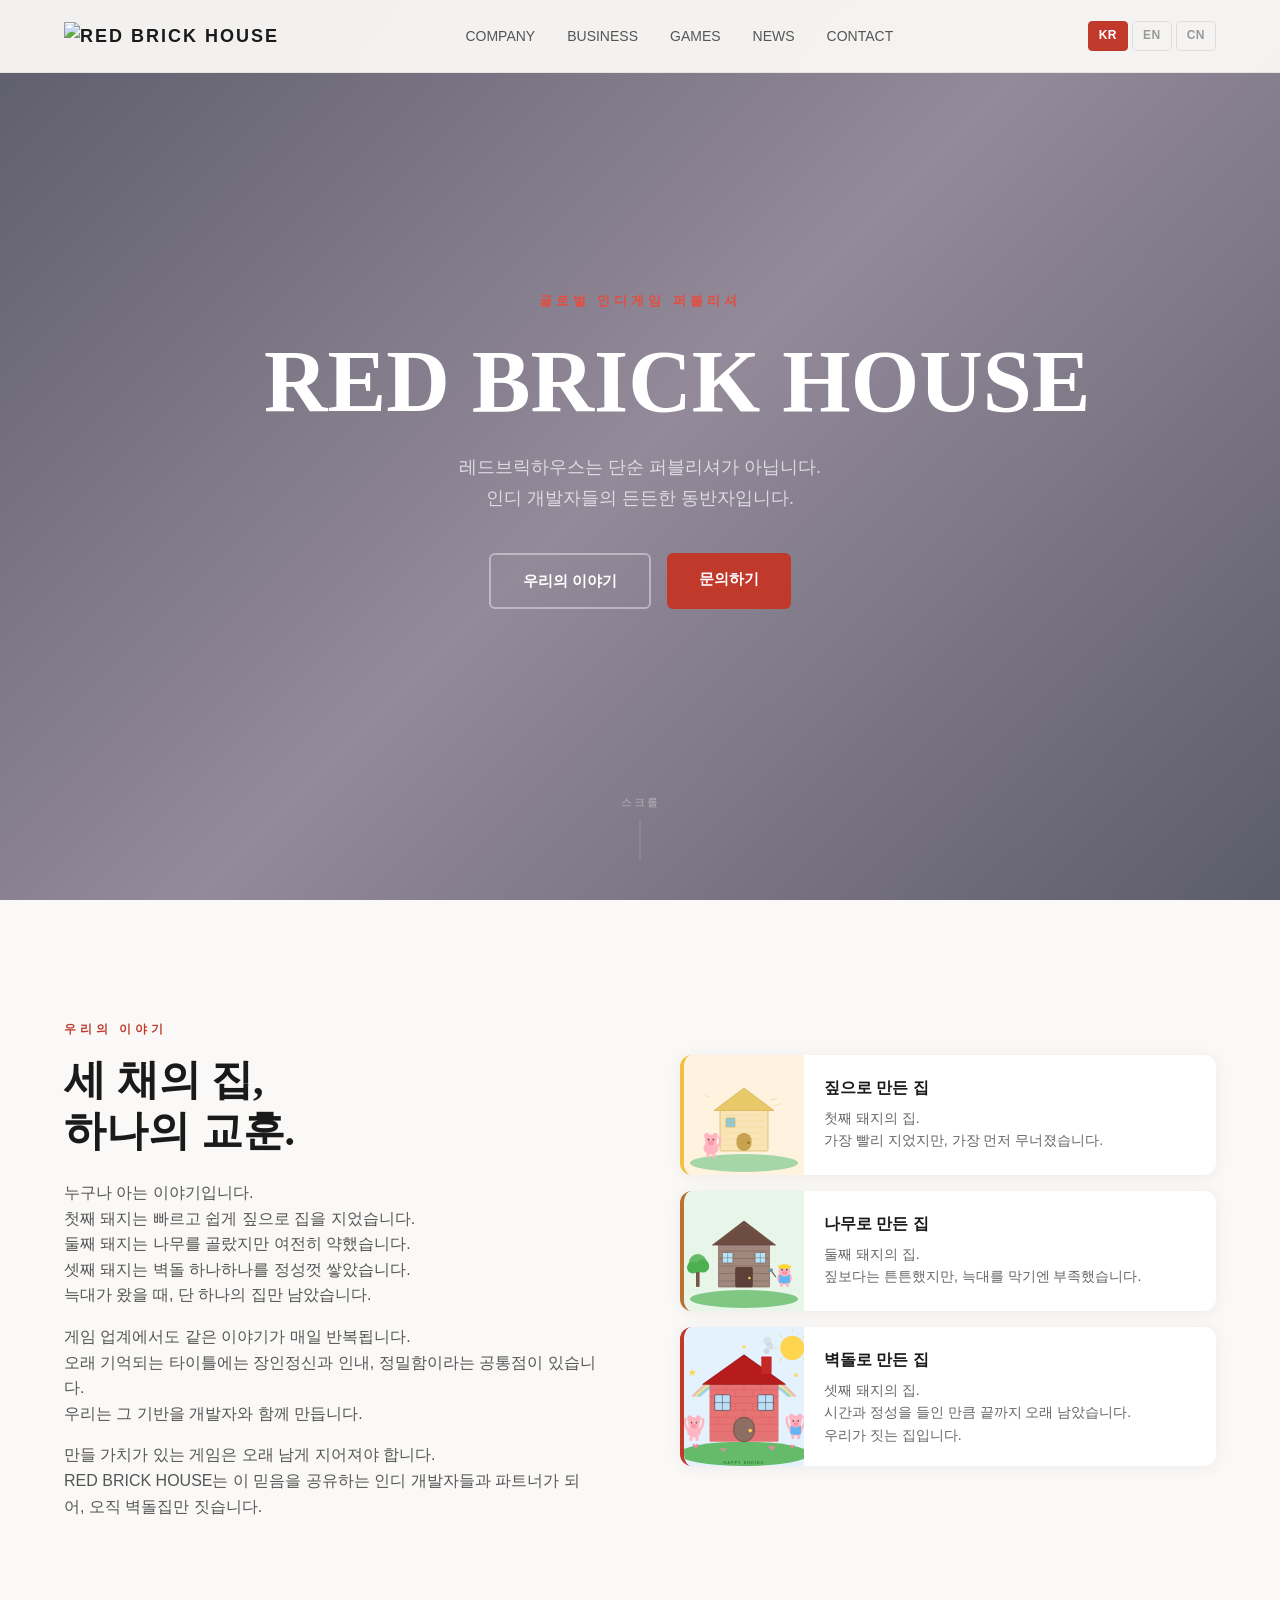
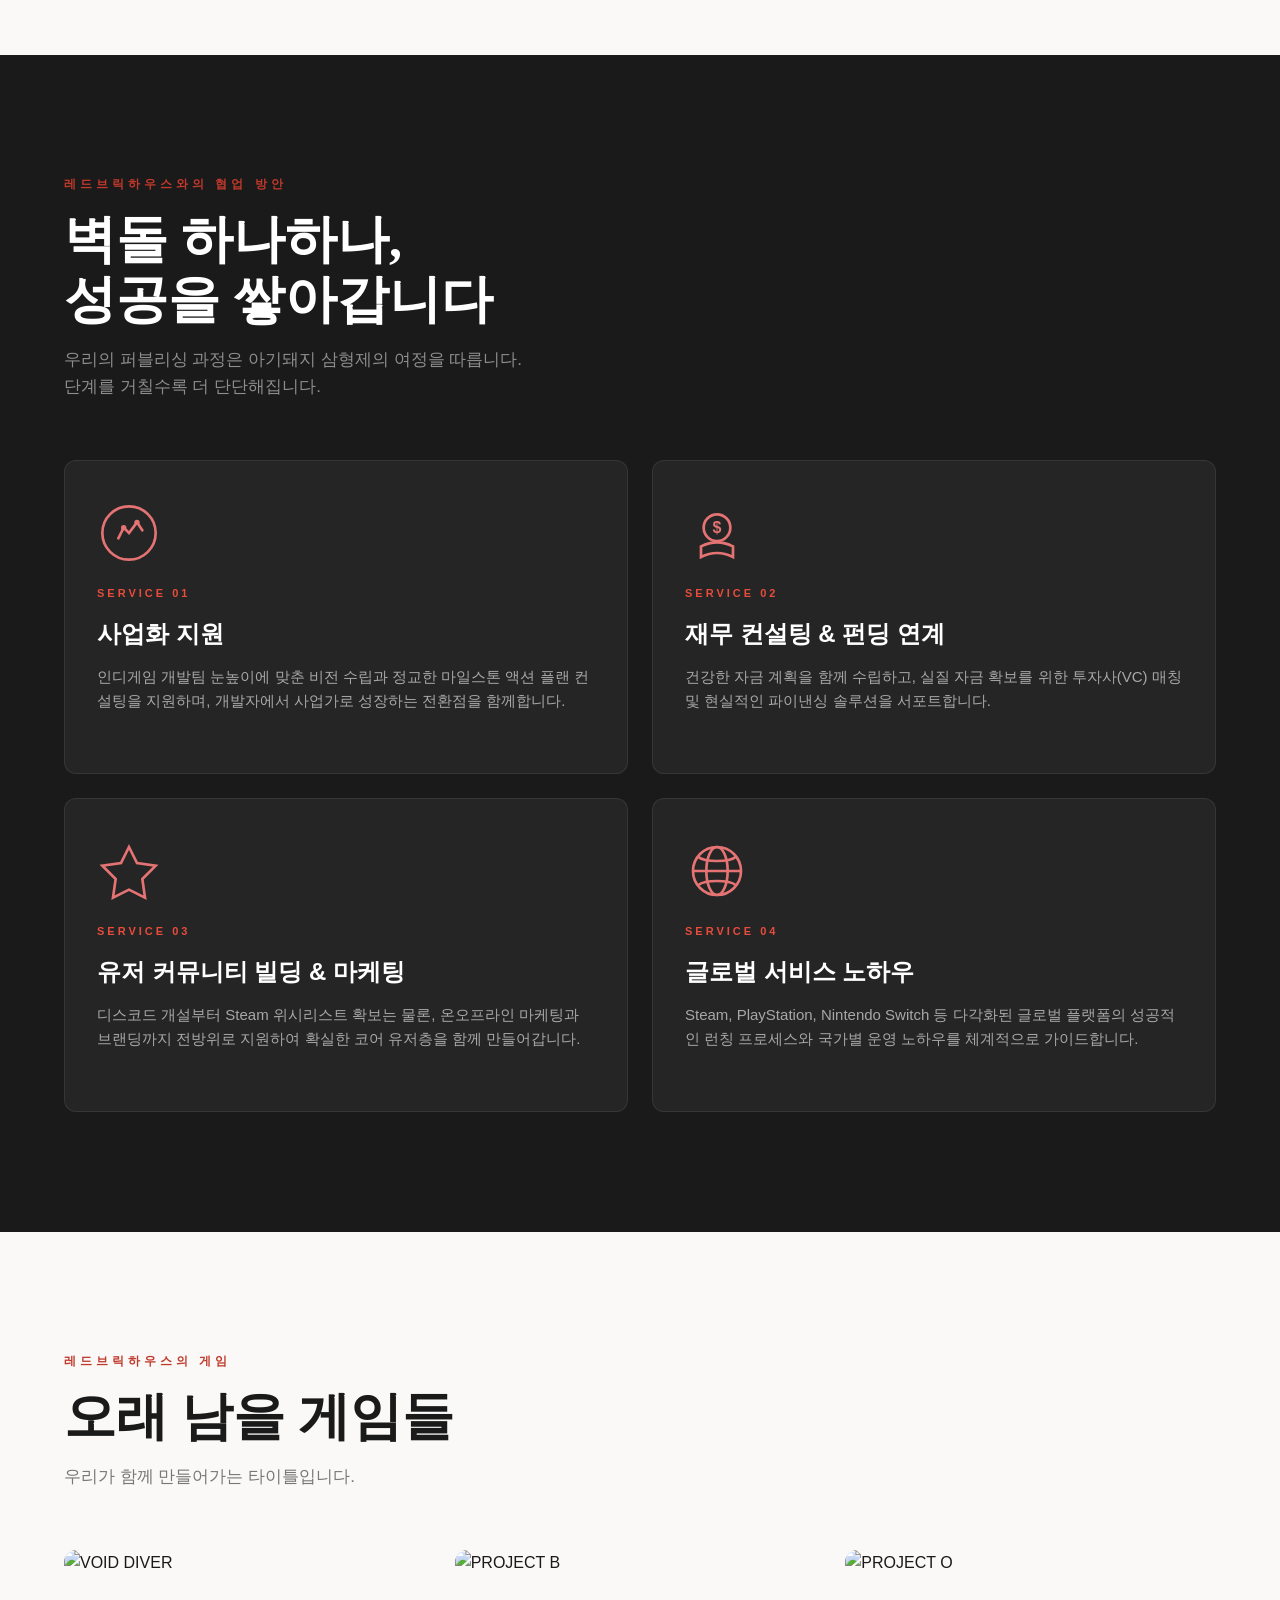
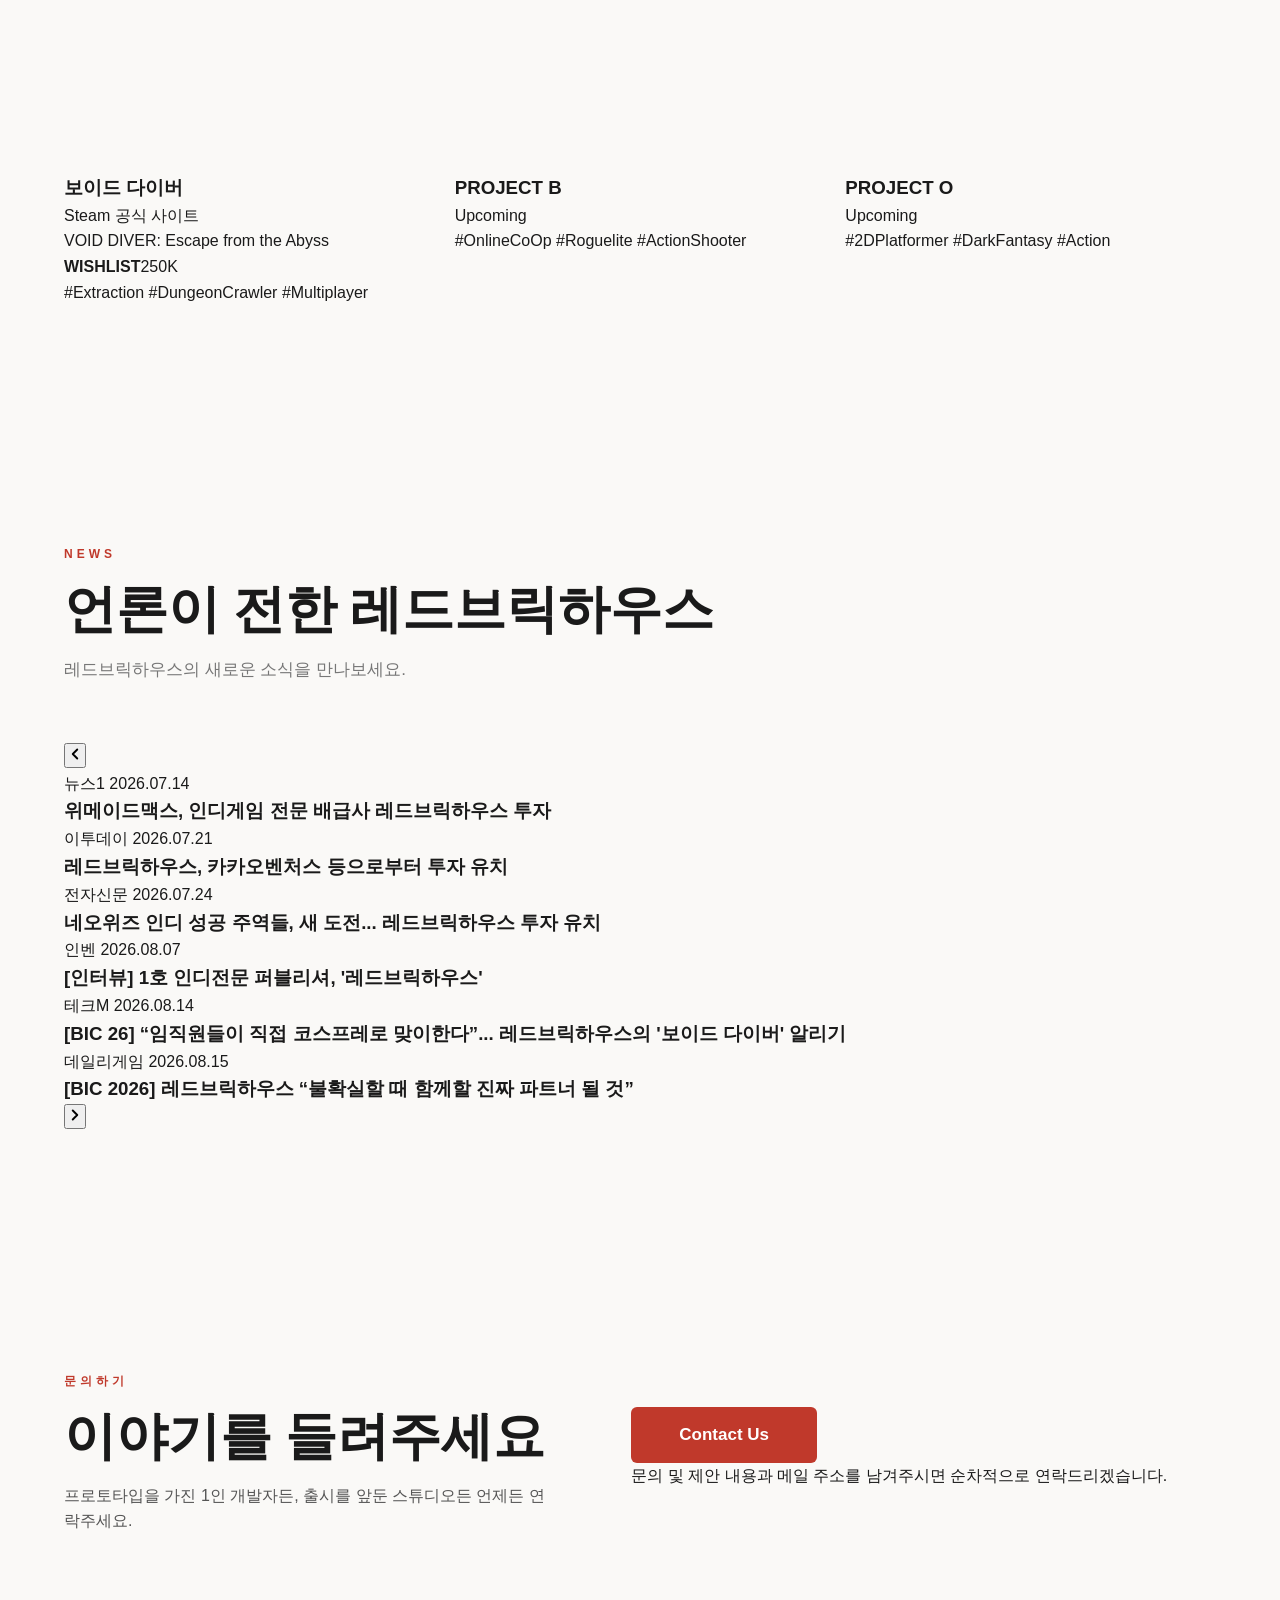
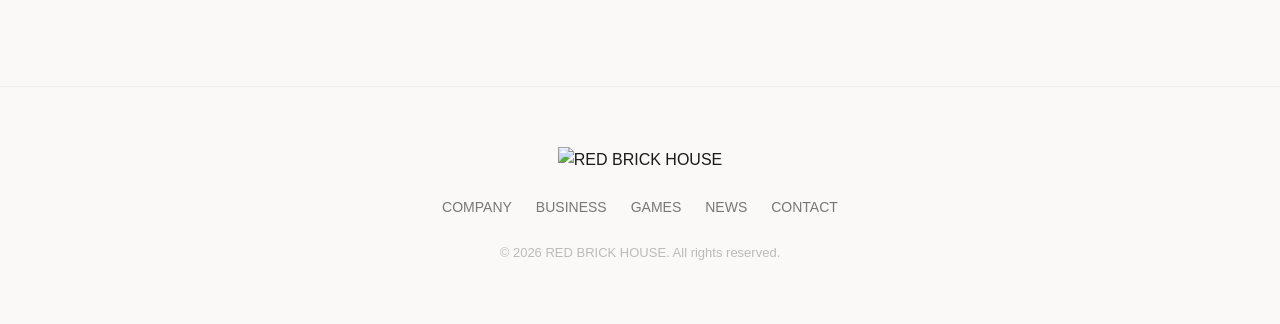
==== commit e380aa2e: "Update contact section note" ====
--- a/index.html
+++ b/index.html
@@ -343,7 +343,7 @@
       </div>
       <div class="contact-action">
         <button type="button" class="btn btn-primary btn-large" id="contactOpen" data-i18n="contactBtn">Contact Us</button>
-        <p class="contact-note" data-i18n="contactNote">문의를 남겨주시면 빠르게 답변드리겠습니다.</p>
+        <p class="contact-note" data-i18n="contactNote">문의 및 제안 내용과 메일 주소를 남겨주시면 순차적으로 연락드리겠습니다.</p>
       </div>
     </div>
   </div>
@@ -412,7 +412,7 @@
   </div>
 </div>
 
-<script src="i18n.js?v=20260902-6"></script>
+<script src="i18n.js?v=20260906-2"></script>
 <script src="script.js?v=20260902-6"></script>
 </body>
 </html>
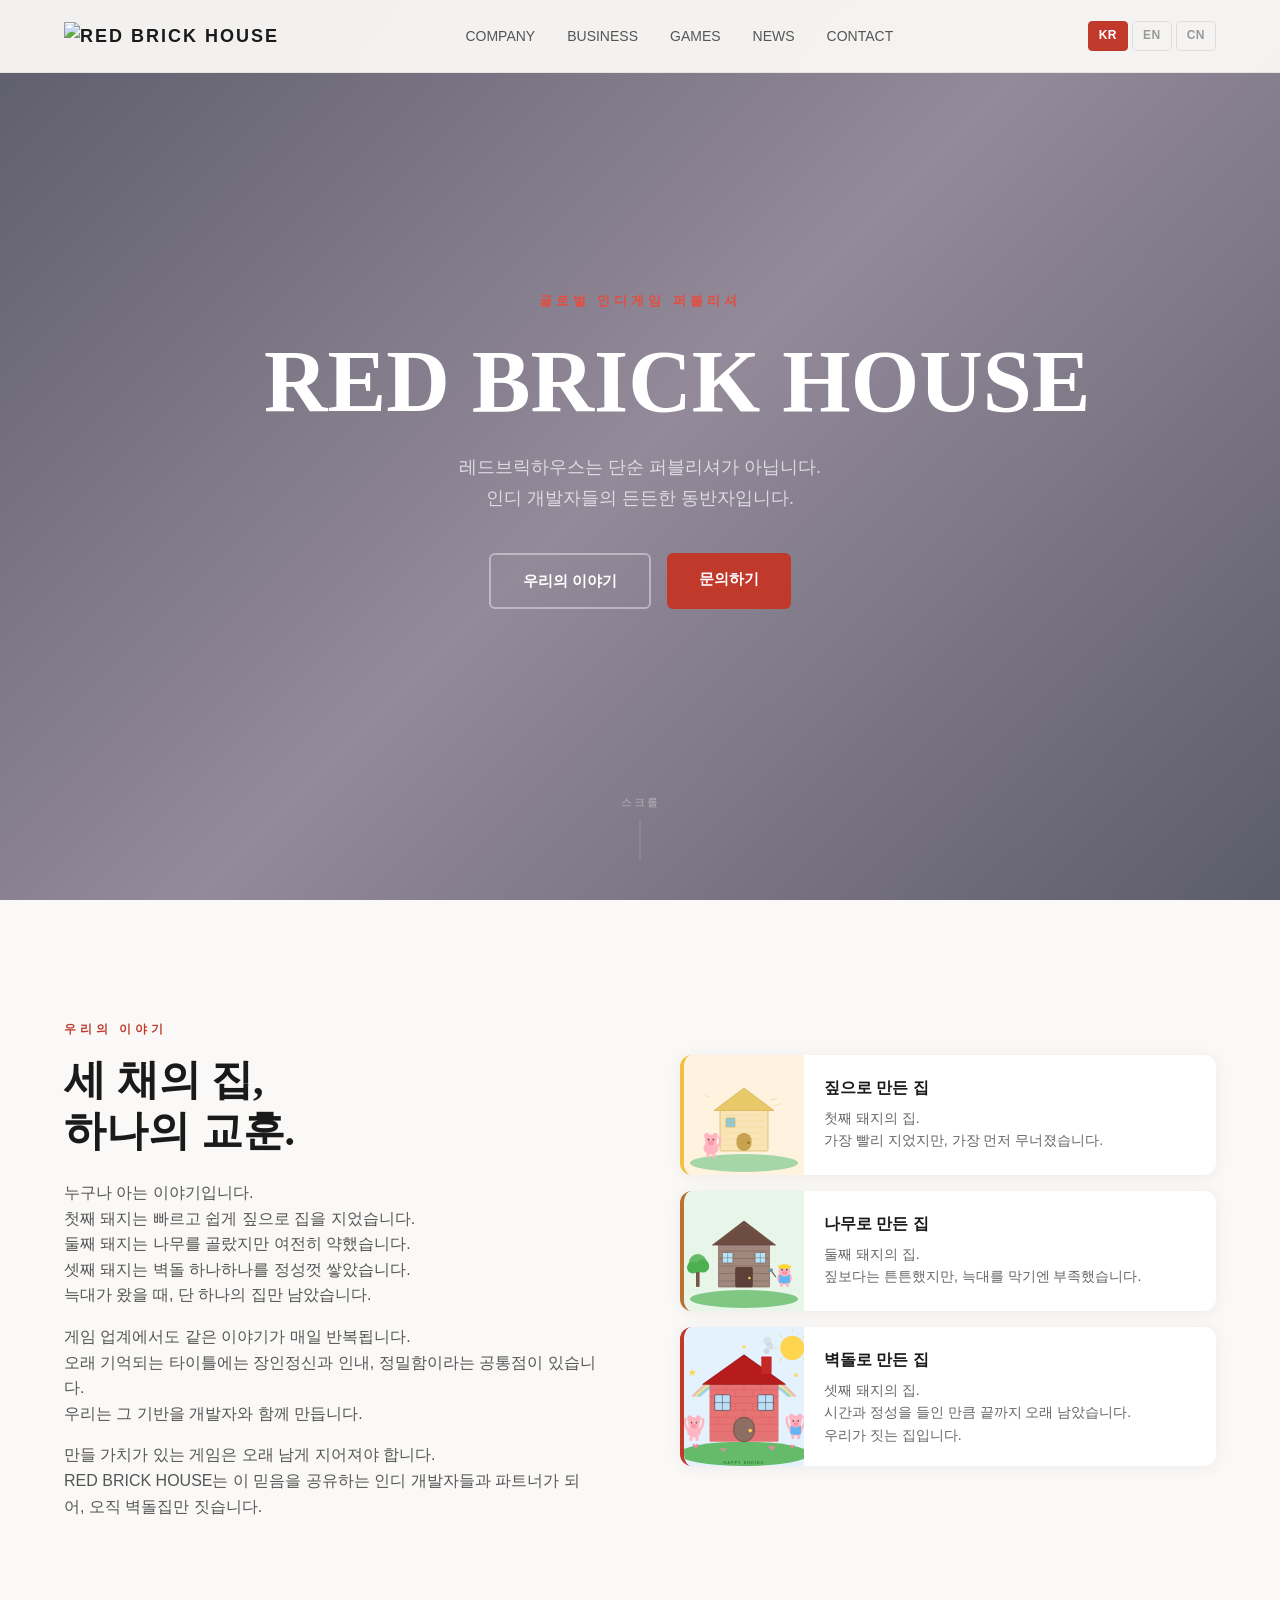
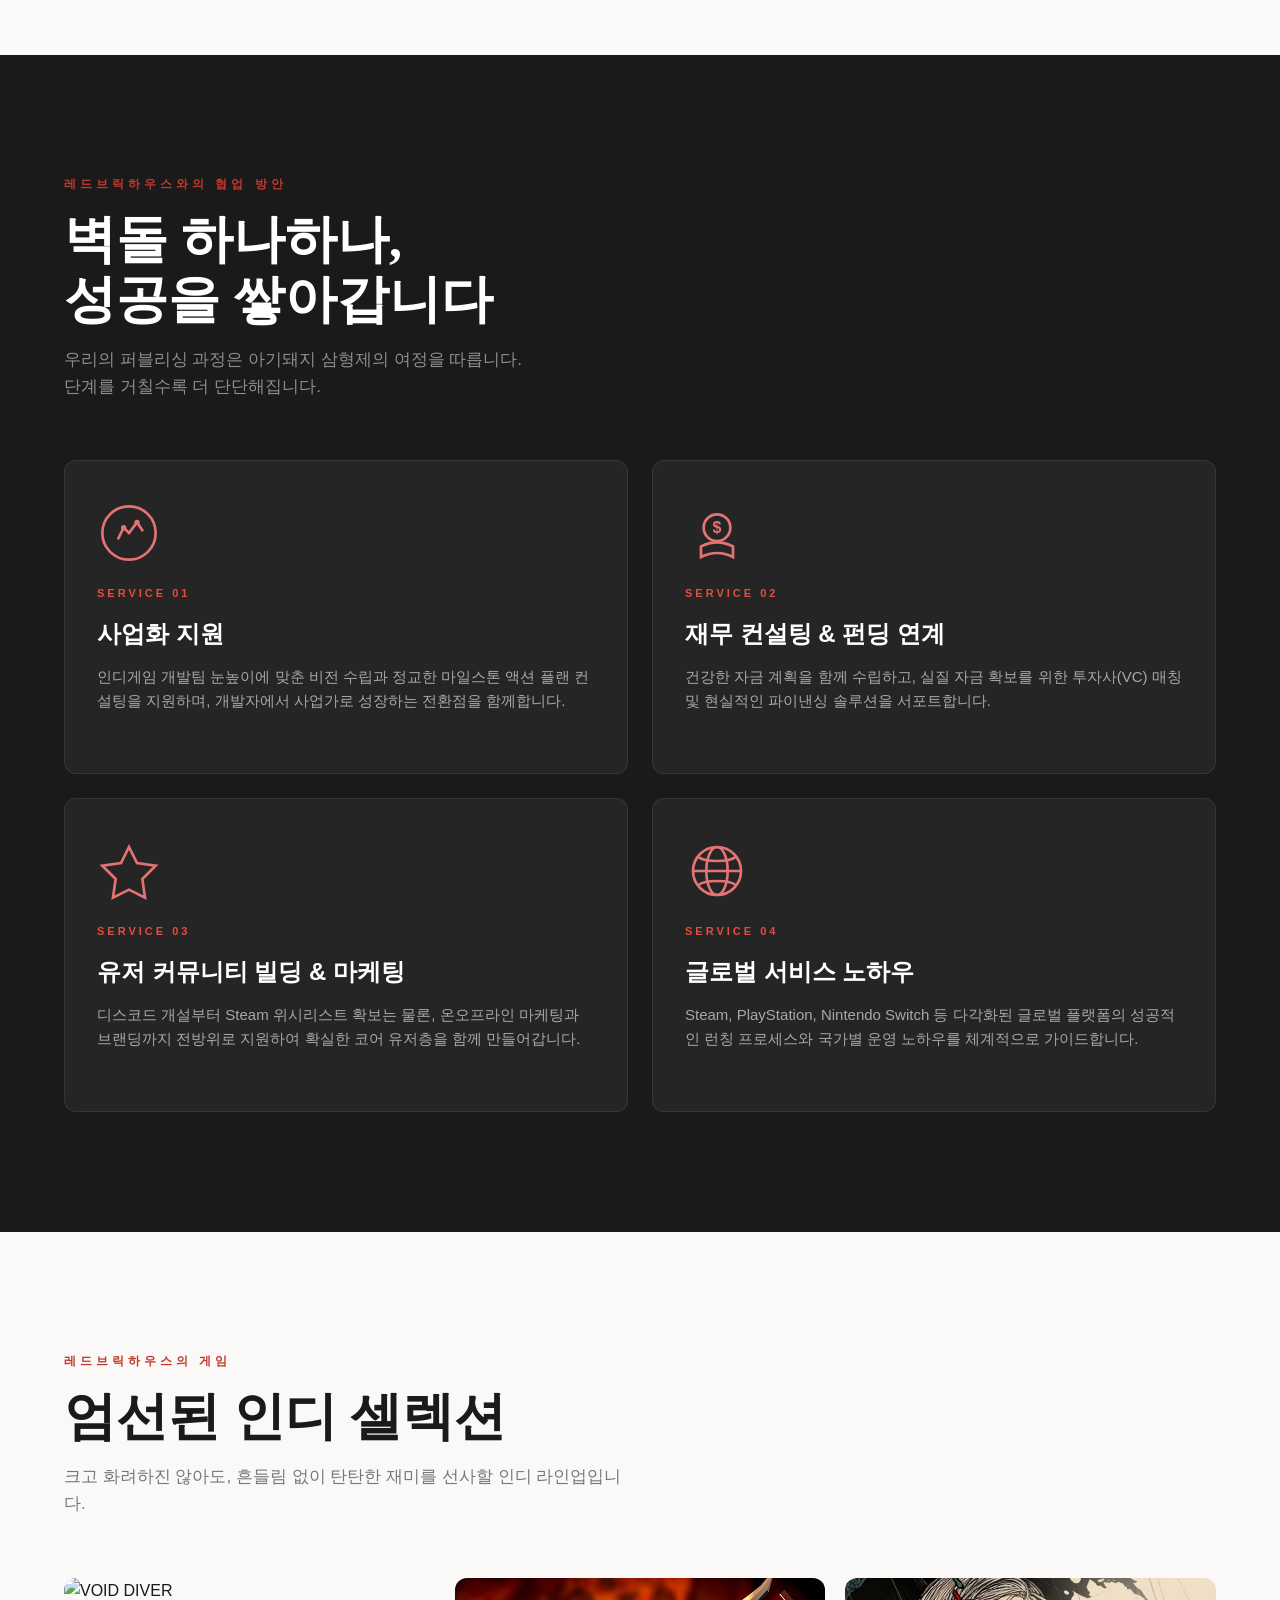
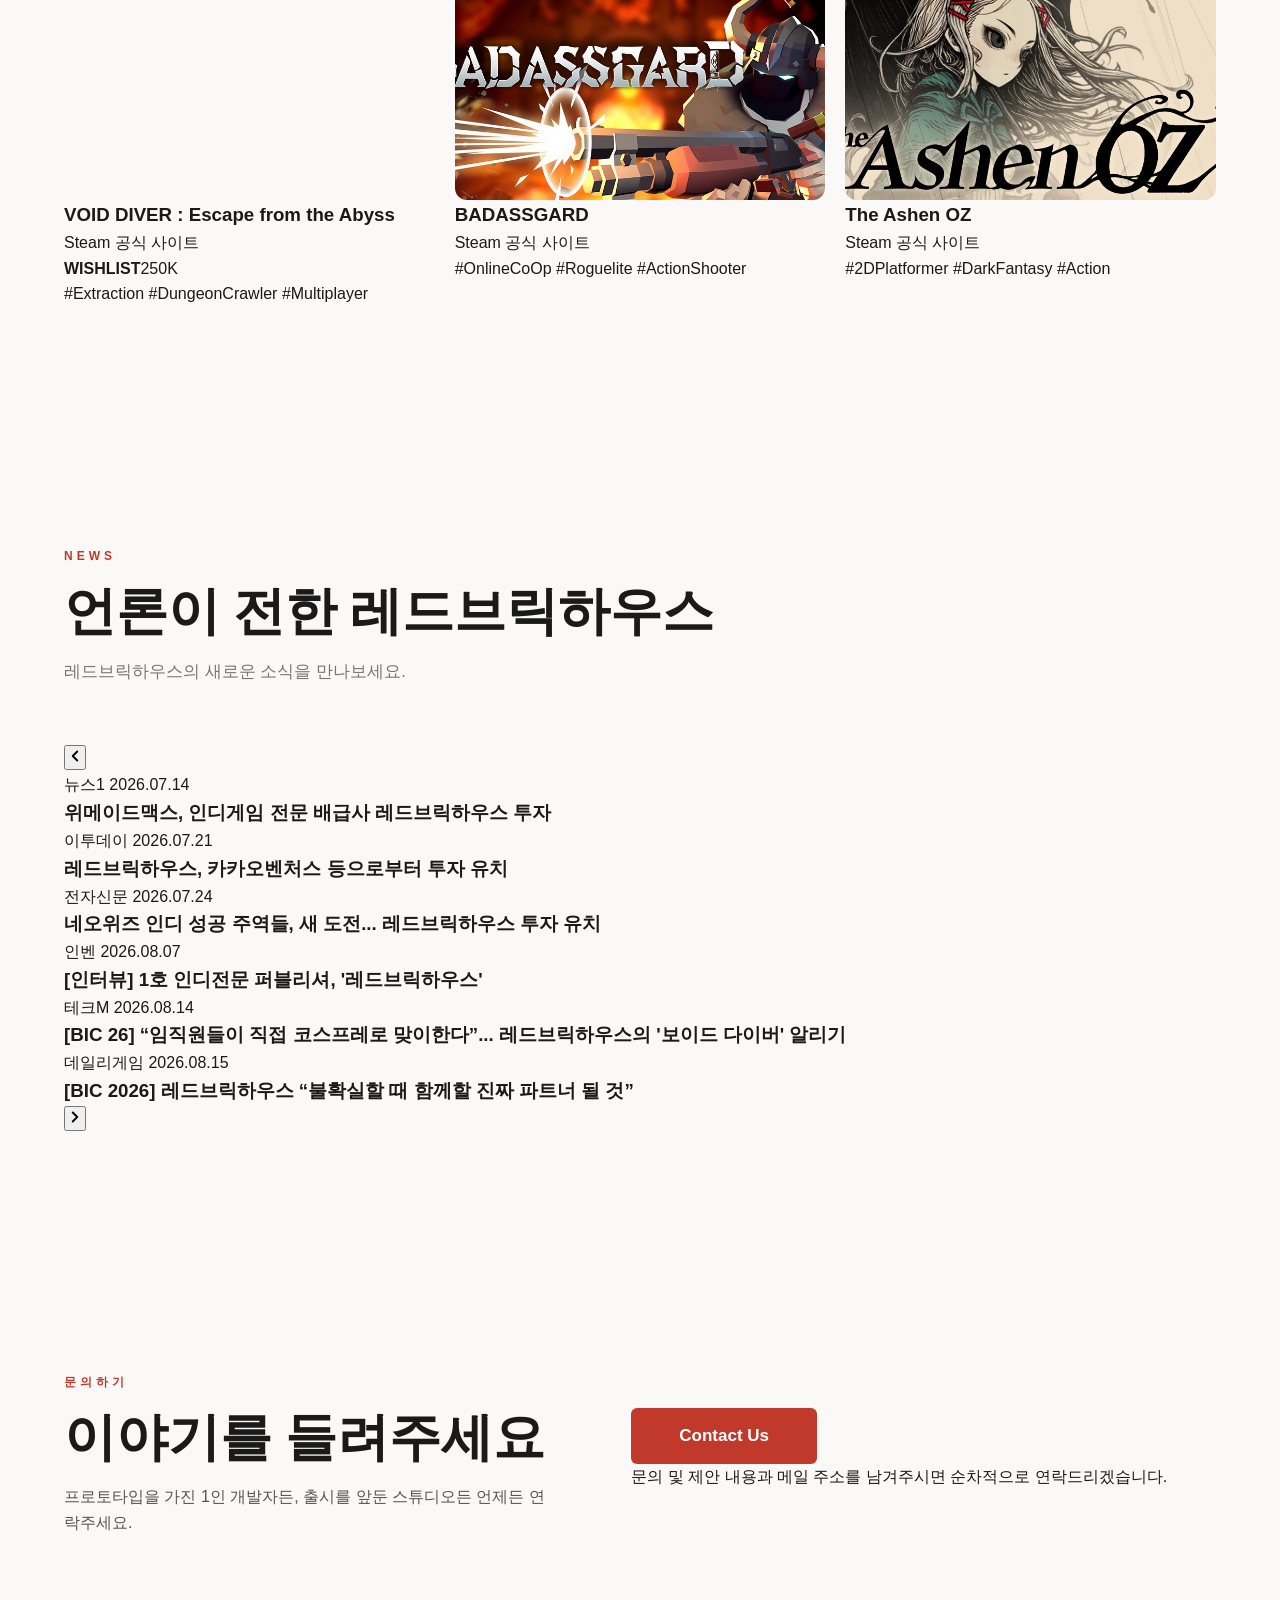
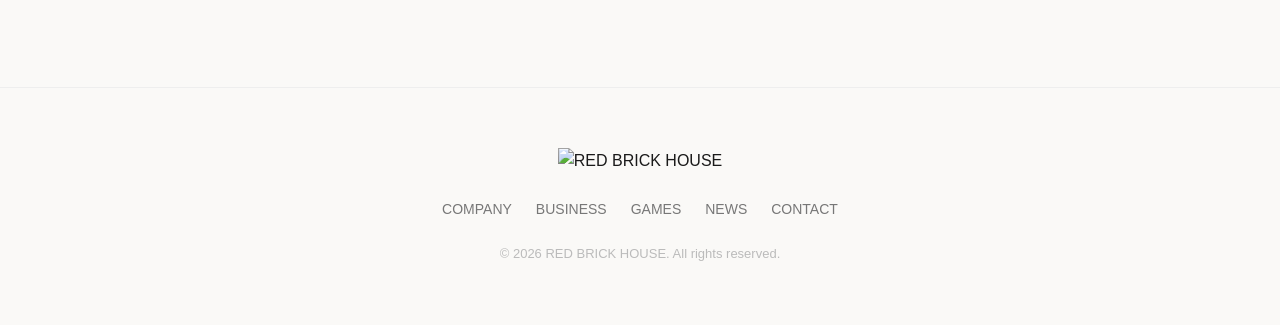
==== commit 30c99021: "Update games section with BADASSGARD and The Ashen OZ" ====
--- a/index.html
+++ b/index.html
@@ -226,13 +226,12 @@
         </div>
         <div class="pcard-body">
           <div class="pcard-head">
-            <h3 data-i18n="portVdName">보이드 다이버</h3>
+            <h3 data-i18n="portVdName">VOID DIVER : Escape from the Abyss</h3>
             <div class="portfolio-links">
               <a href="https://store.steampowered.com/app/3438920/" target="_blank" rel="noopener">Steam</a>
-              <a href="https://voiddiver.net/" target="_blank" rel="noopener" data-i18n="portVdSite">공식 사이트</a>
-            </div>
-          </div>
-          <p class="pcard-sub">VOID DIVER: Escape from the Abyss</p>
+              <a href="https://voiddiver.net/" target="_blank" rel="noopener" data-i18n="portSite">공식 사이트</a>
+            </div>
+          </div>
           <ul class="pcard-stats">
             <li><strong>WISHLIST</strong>250K</li>
           </ul>
@@ -241,21 +240,35 @@
       </div>
       <div class="portfolio-item pcard">
         <div class="portfolio-thumb">
-          <img src="img/project-b.png" alt="PROJECT B" class="port-img">
+          <a href="https://badassgard.com/" target="_blank" rel="noopener">
+            <img src="img/badassgard.jpg" alt="BADASSGARD" class="port-img">
+          </a>
         </div>
         <div class="pcard-body">
-          <h3>PROJECT B</h3>
-          <p class="pcard-status" data-i18n="portUpcoming">Upcoming</p>
+          <div class="pcard-head">
+            <h3>BADASSGARD</h3>
+            <div class="portfolio-links">
+              <a href="https://store.steampowered.com/app/3415350/" target="_blank" rel="noopener">Steam</a>
+              <a href="https://badassgard.com/" target="_blank" rel="noopener" data-i18n="portSite">공식 사이트</a>
+            </div>
+          </div>
           <p class="pcard-tags">#OnlineCoOp #Roguelite #ActionShooter</p>
         </div>
       </div>
       <div class="portfolio-item pcard">
         <div class="portfolio-thumb">
-          <img src="img/project-o.png" alt="PROJECT O" class="port-img">
+          <a href="https://theashenoz.net/" target="_blank" rel="noopener">
+            <img src="img/the-ashen-oz.jpg" alt="The Ashen OZ" class="port-img">
+          </a>
         </div>
         <div class="pcard-body">
-          <h3>PROJECT O</h3>
-          <p class="pcard-status" data-i18n="portUpcoming">Upcoming</p>
+          <div class="pcard-head">
+            <h3>The Ashen OZ</h3>
+            <div class="portfolio-links">
+              <a href="https://store.steampowered.com/app/4375420/" target="_blank" rel="noopener">Steam</a>
+              <a href="https://theashenoz.net/" target="_blank" rel="noopener" data-i18n="portSite">공식 사이트</a>
+            </div>
+          </div>
           <p class="pcard-tags">#2DPlatformer #DarkFantasy #Action</p>
         </div>
       </div>
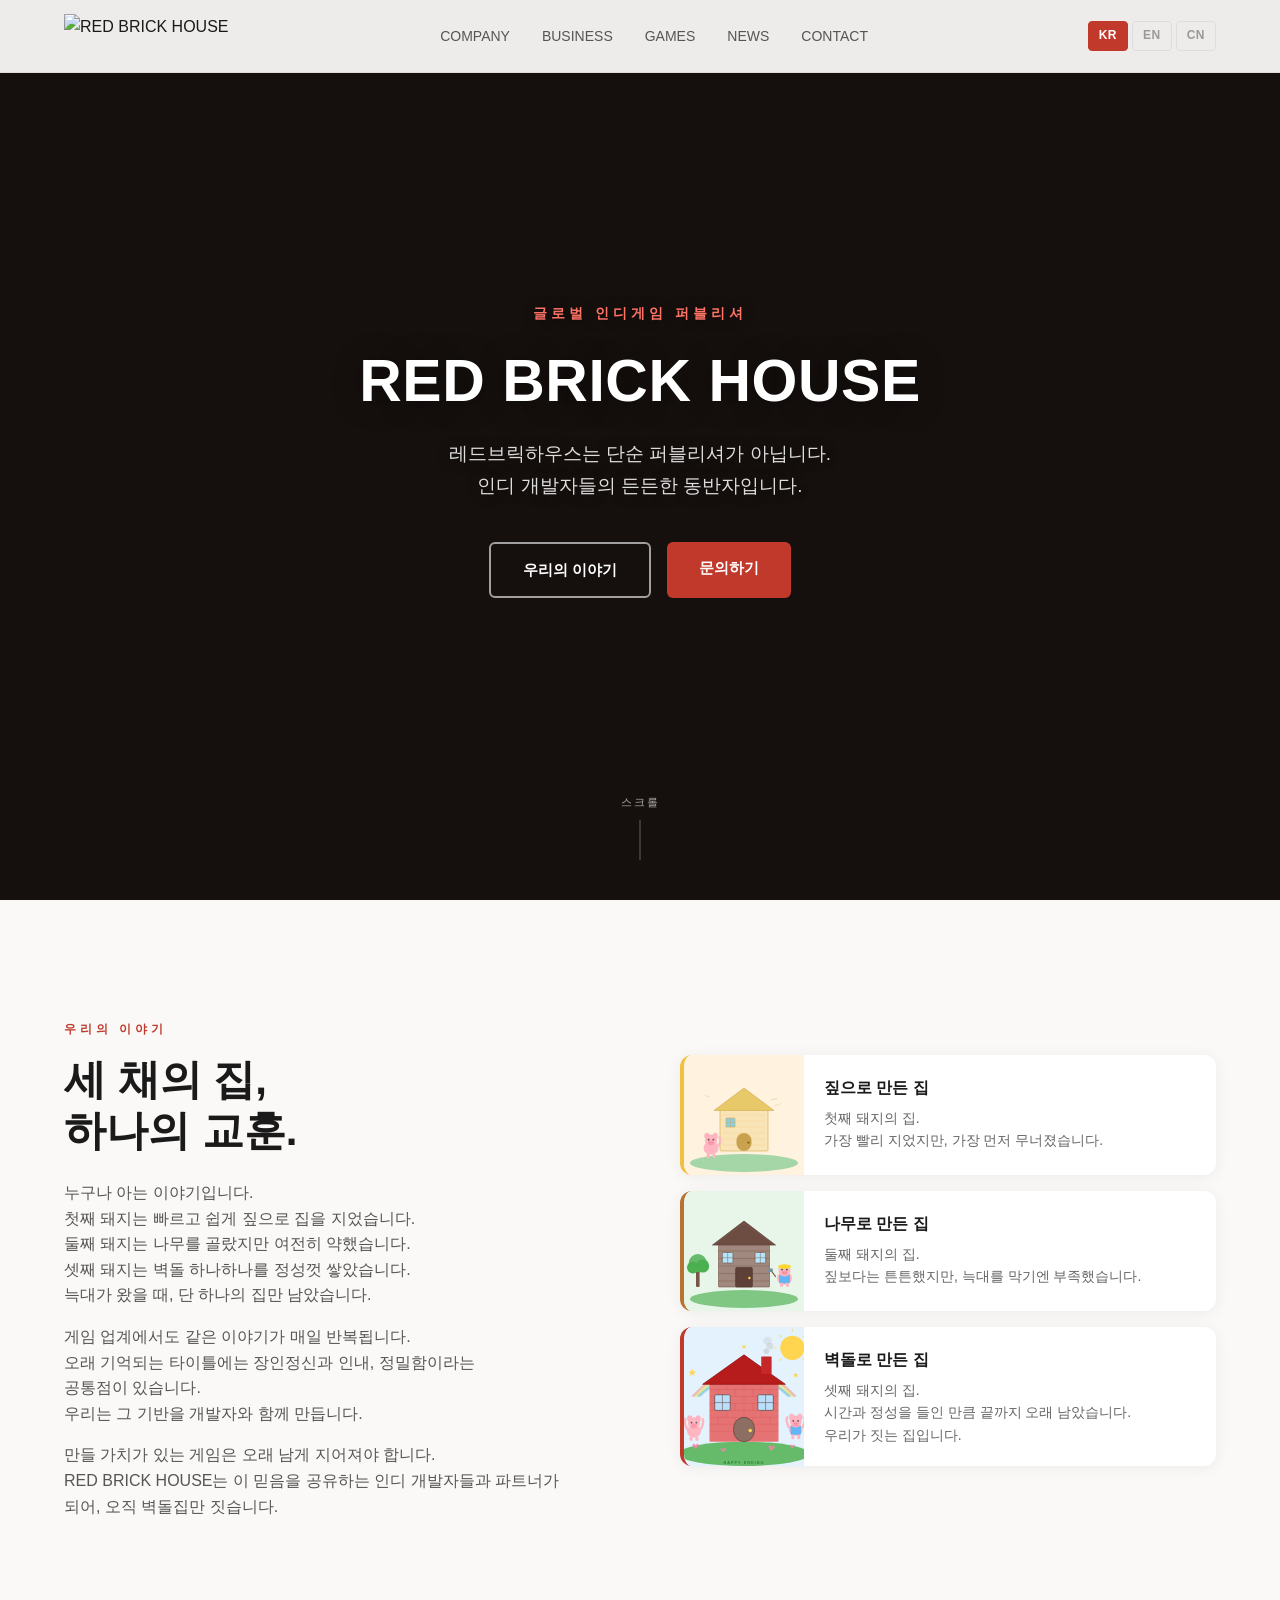
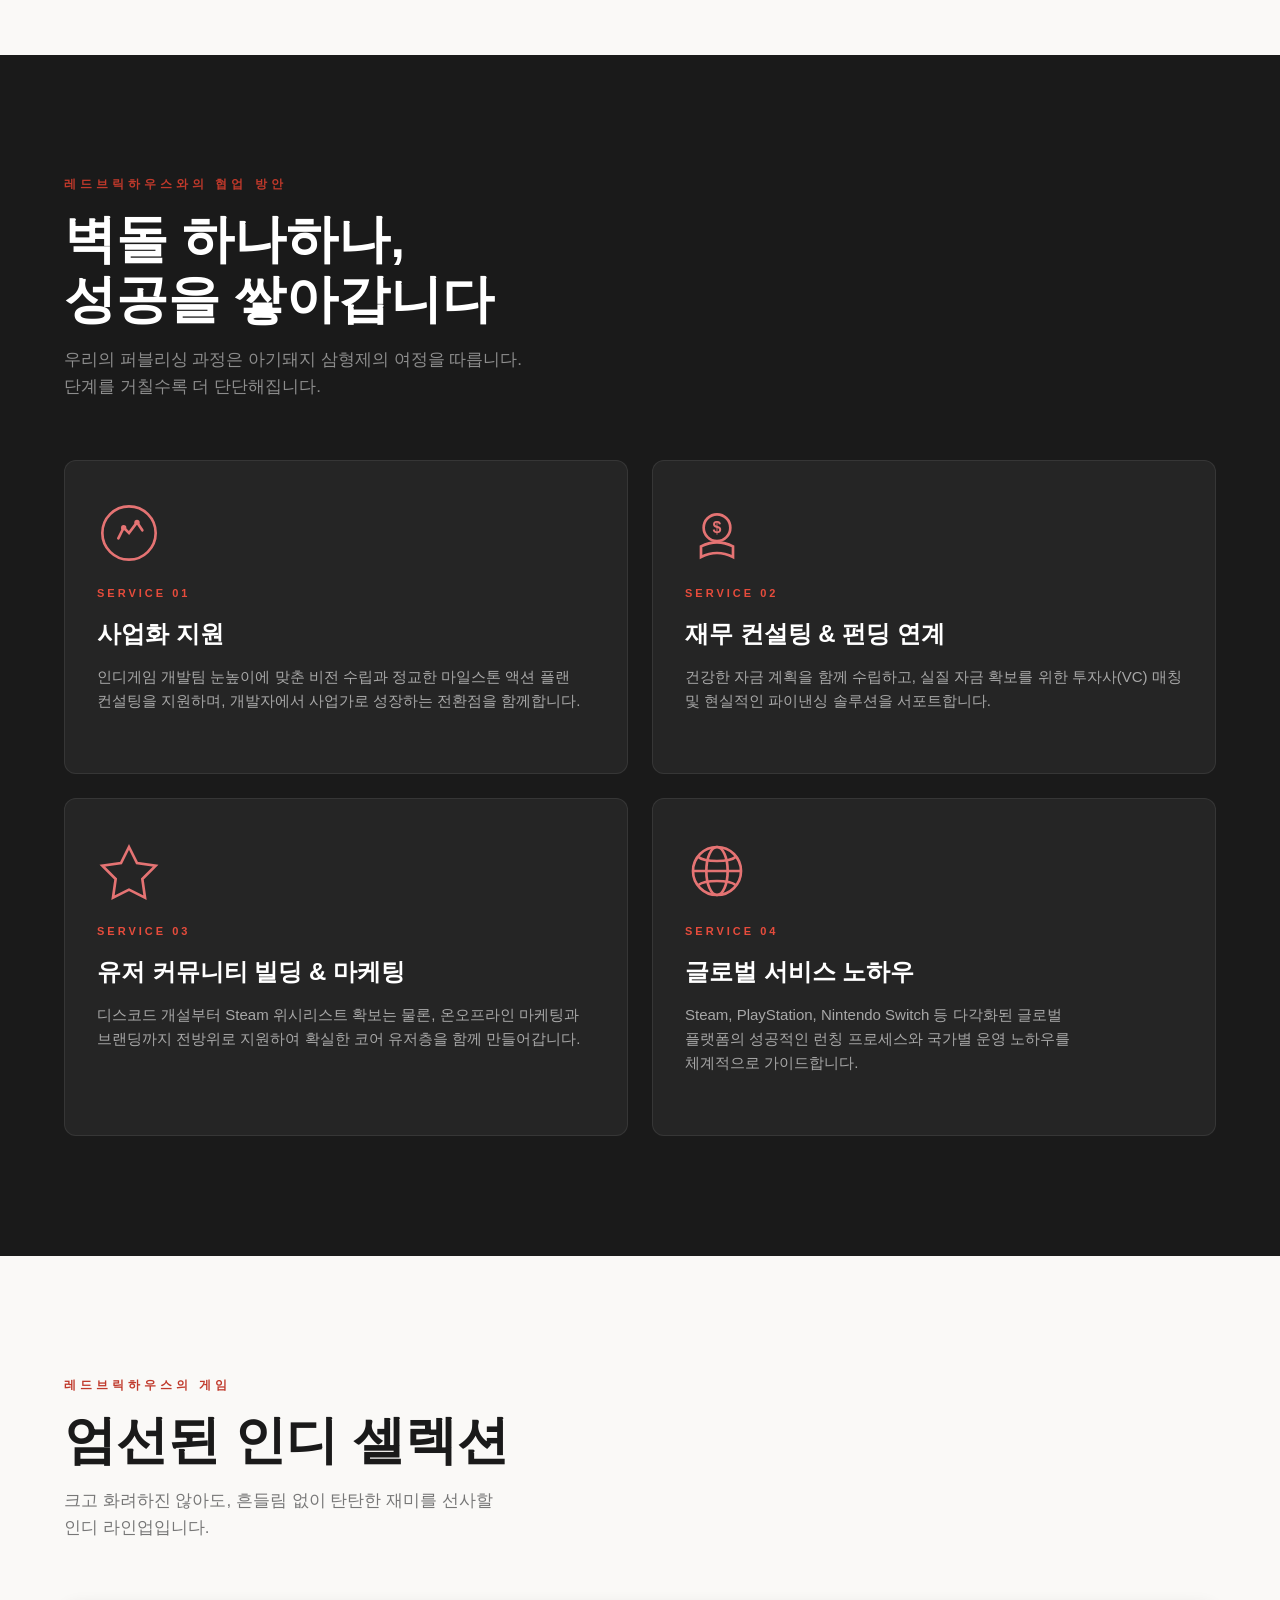
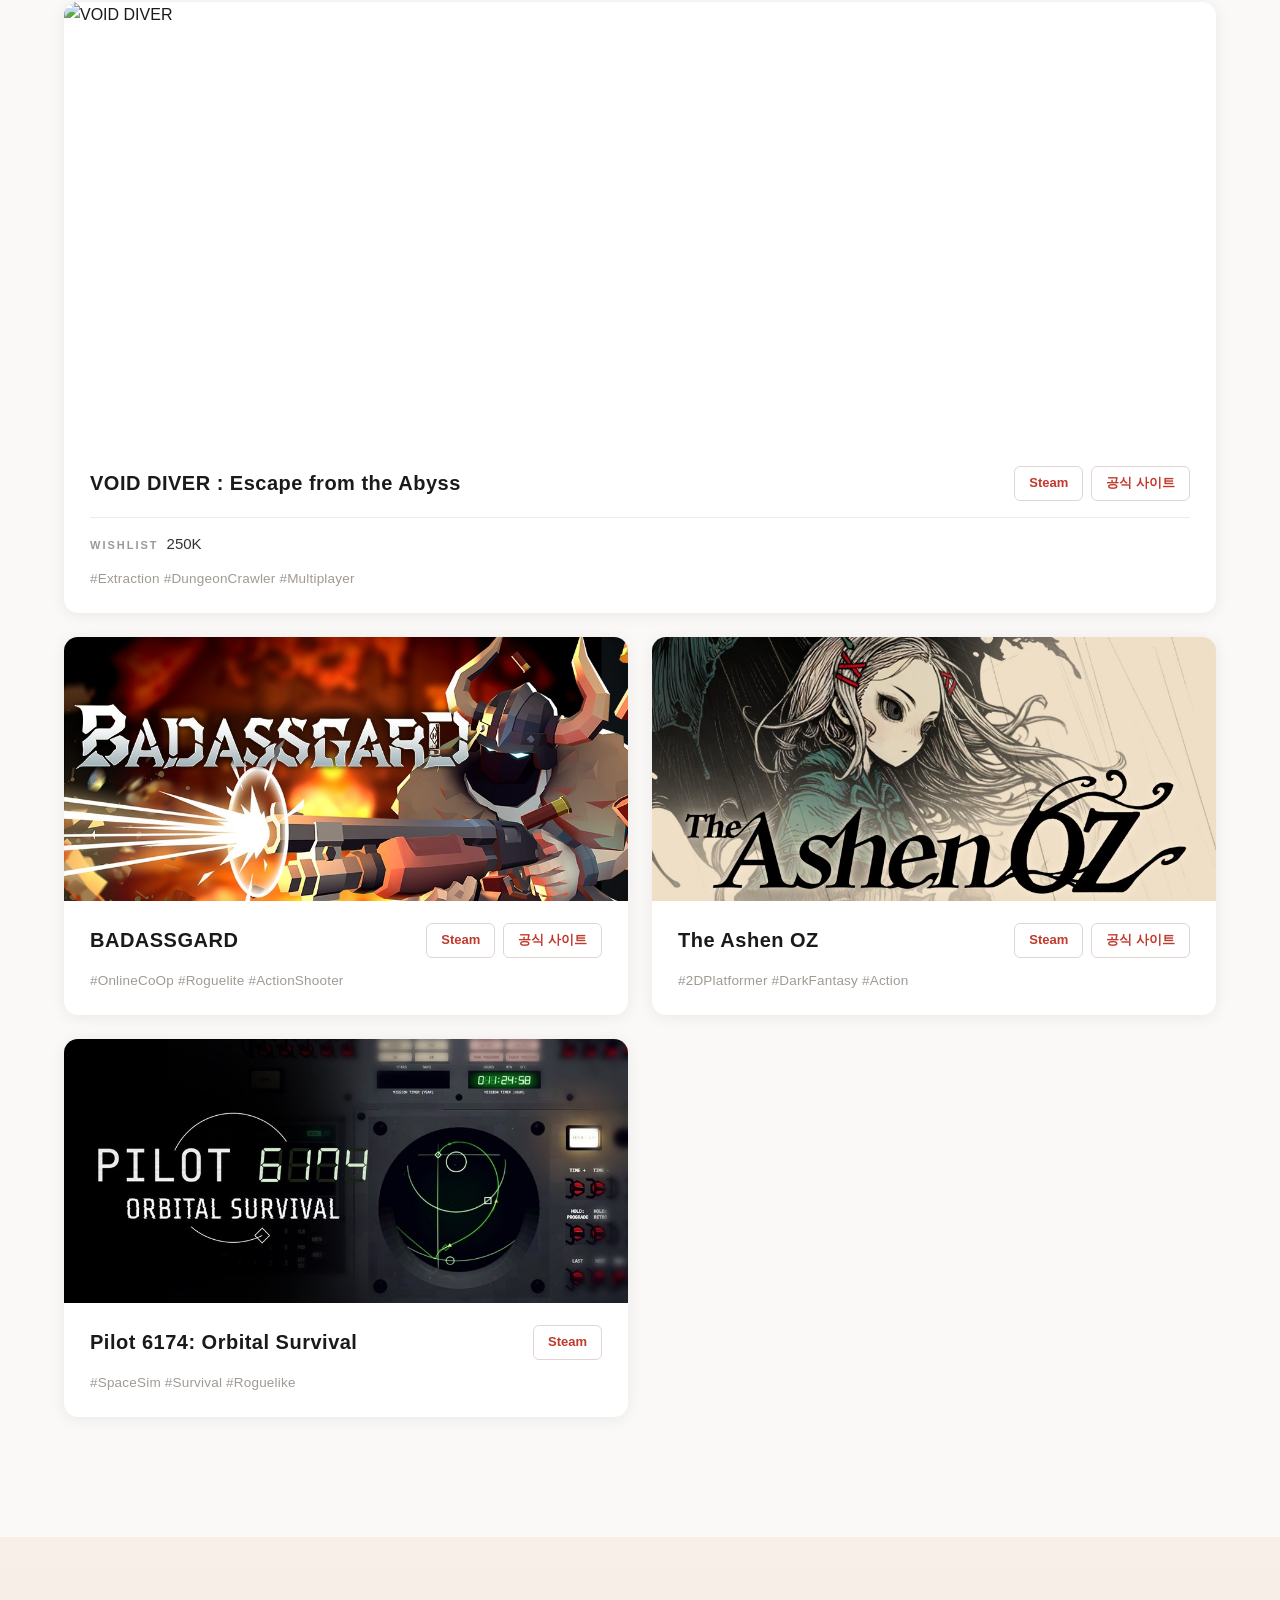
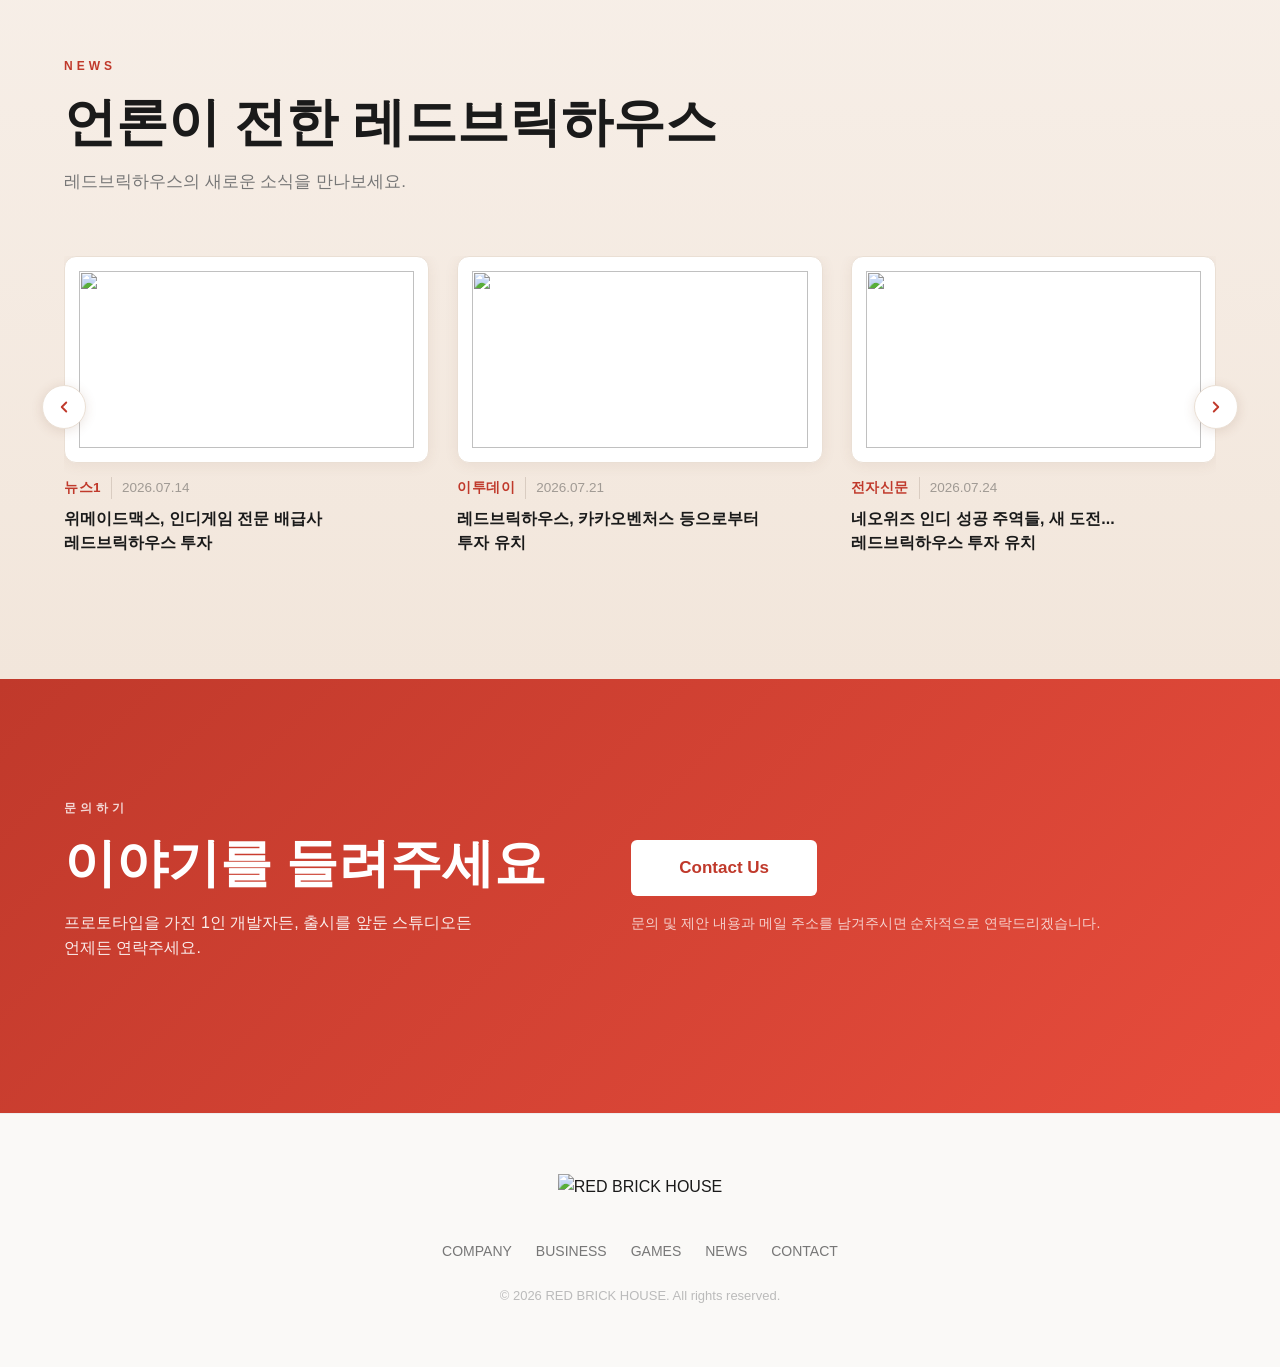
==== commit 45a98da0: "Add Pilot 6174 card and fit sub-card thumbnails to the capsule ratio" ====
--- a/index.html
+++ b/index.html
@@ -28,7 +28,7 @@
 <meta name="twitter:image" content="https://redbrickhouse.gg/img/og-image.png?v=20260906">
 <link rel="preconnect" href="https://cdn.jsdelivr.net" crossorigin>
 <link rel="stylesheet" href="https://cdn.jsdelivr.net/gh/orioncactus/pretendard@v1.3.9/dist/web/variable/pretendardvariable-dynamic-subset.min.css">
-<link rel="stylesheet" href="style.css?v=20260902-3">
+<link rel="stylesheet" href="style.css?v=20260907-1">
 <script>
 (function () {
   var m = '/img/hero-bic2026.mp4?v=20260902-5', w = '/img/hero-bic2026.webm?v=20260902-5';
@@ -272,6 +272,22 @@
           <p class="pcard-tags">#2DPlatformer #DarkFantasy #Action</p>
         </div>
       </div>
+      <div class="portfolio-item pcard">
+        <div class="portfolio-thumb">
+          <a href="https://store.steampowered.com/app/4262800/" target="_blank" rel="noopener">
+            <img src="img/pilot-6174.jpg" alt="Pilot 6174: Orbital Survival" class="port-img">
+          </a>
+        </div>
+        <div class="pcard-body">
+          <div class="pcard-head">
+            <h3>Pilot 6174: Orbital Survival</h3>
+            <div class="portfolio-links">
+              <a href="https://store.steampowered.com/app/4262800/" target="_blank" rel="noopener">Steam</a>
+            </div>
+          </div>
+          <p class="pcard-tags">#SpaceSim #Survival #Roguelike</p>
+        </div>
+      </div>
     </div>
   </div>
 </section>
--- a/style.css
+++ b/style.css
@@ -1,16 +1,41 @@
+/* === FONTS === */
+/* GmarketSans: display face for headlines (square geometric sans, vendor request) */
+@font-face {
+  font-family: 'GmarketSans';
+  src: url('https://cdn.jsdelivr.net/gh/projectnoonnu/noonfonts_2001@1.1/GmarketSansLight.woff') format('woff');
+  font-weight: 300; font-style: normal; font-display: swap;
+}
+@font-face {
+  font-family: 'GmarketSans';
+  src: url('https://cdn.jsdelivr.net/gh/projectnoonnu/noonfonts_2001@1.1/GmarketSansMedium.woff') format('woff');
+  font-weight: 500; font-style: normal; font-display: swap;
+}
+@font-face {
+  font-family: 'GmarketSans';
+  src: url('https://cdn.jsdelivr.net/gh/projectnoonnu/noonfonts_2001@1.1/GmarketSansBold.woff') format('woff');
+  font-weight: 700; font-style: normal; font-display: swap;
+}
+
 /* === RESET & BASE === */
 *, *::before, *::after { margin: 0; padding: 0; box-sizing: border-box; }
 html { scroll-behavior: smooth; scroll-padding-top: 80px; }
 body {
-  font-family: 'Inter', -apple-system, sans-serif;
+  font-family: 'Pretendard Variable', Pretendard, -apple-system, 'Segoe UI', 'Malgun Gothic', 'PingFang SC', 'Microsoft YaHei', sans-serif;
   color: #1a1a1a;
   background: #faf9f7;
   line-height: 1.6;
   -webkit-font-smoothing: antialiased;
+  overflow-wrap: break-word; /* 긴 토큰(이메일·URL) 넘침 방지, 전 언어 */
 }
 a { text-decoration: none; color: inherit; }
 ul { list-style: none; }
 img { max-width: 100%; display: block; }
+/* 한국어: 어절(띄어쓰기) 단위 줄바꿈. 단어 중간 절단 방지. en/zh는 기본 규칙 유지 */
+html:lang(ko) { word-break: keep-all; }
+/* 제목: 여러 줄일 때 줄 길이 균형 (전 언어, 미지원 브라우저는 무시) */
+.hero-title, .section-title, .about-text h2, .modal h3 { text-wrap: balance; }
+/* 본문: 마지막 줄 고아 단어 방지 등 줄바꿈 품질 (전 언어) */
+.hero-sub, .hero-tagline, .section-sub, .about-text p, .card-body p, .service-card p, .contact-info p, .contact-note { text-wrap: pretty; }
 .container { max-width: 1200px; margin: 0 auto; padding: 0 24px; }
 
 /* === NAV === */
@@ -27,8 +52,8 @@
   display: flex; align-items: center; justify-content: space-between;
   height: 72px;
 }
-.nav-logo { display: flex; align-items: center; gap: 10px; font-weight: 800; font-size: 18px; letter-spacing: 2px; }
-.logo-svg { flex-shrink: 0; }
+.nav-logo { display: flex; align-items: center; }
+.logo-img { height: 44px; width: auto; display: block; }
 .nav-links { display: flex; align-items: center; gap: 32px; }
 .nav-links a { font-size: 14px; font-weight: 500; color: #555; transition: color 0.2s; }
 .nav-links a:hover { color: #1a1a1a; }
@@ -41,7 +66,8 @@
 /* Language Switch */
 .lang-switch { display: flex; gap: 4px; margin-left: 8px; }
 .lang-btn {
-  background: none; border: 1px solid #ddd; border-radius: 4px;
+  display: inline-flex; align-items: center; justify-content: center;
+  text-decoration: none; background: none; border: 1px solid #ddd; border-radius: 4px;
   padding: 4px 10px; font-size: 12px; font-weight: 600; font-family: inherit;
   color: #999; cursor: pointer; transition: all 0.2s; letter-spacing: 0.5px;
 }
@@ -59,41 +85,48 @@
 }
 .btn-primary { background: #c0392b; color: #fff; }
 .btn-primary:hover { background: #a93226; transform: translateY(-1px); }
-.btn-ghost { border: 2px solid rgba(255,255,255,0.4); color: #fff; }
-.btn-ghost:hover { border-color: #fff; background: rgba(255,255,255,0.1); }
+.btn-ghost { border: 2px solid rgba(26,26,26,0.3); color: #1a1a1a; }
+.btn-ghost:hover { border-color: #1a1a1a; background: rgba(26,26,26,0.05); }
 .btn-large { padding: 18px 48px; font-size: 17px; }
 
 /* === HERO === */
 .hero {
   position: relative; min-height: 100vh; display: flex; align-items: center;
   justify-content: center; text-align: center; color: #fff; overflow: hidden;
+  background: #15100e;
 }
 .hero-bg { position: absolute; inset: 0; }
-.hero-bg-img {
-  width: 100%; height: 100%; object-fit: cover;
+.hero-bg-img,
+.hero-bg-video {
+  width: 100%; height: 100%; object-fit: cover; display: block; background: #15100e;
 }
 .hero-overlay {
   position: absolute; inset: 0;
-  background: linear-gradient(135deg, rgba(26,26,46,0.7) 0%, rgba(45,27,61,0.5) 50%, rgba(26,26,46,0.7) 100%);
+  background:
+    radial-gradient(ellipse 70% 60% at 50% 48%, rgba(21,16,14,0) 0%, rgba(21,16,14,0.42) 100%),
+    linear-gradient(180deg, rgba(21,16,14,0.52) 0%, rgba(21,16,14,0.30) 45%, rgba(21,16,14,0.74) 100%);
 }
 .hero-content { position: relative; z-index: 2; max-width: 800px; padding: 0 24px; }
 .hero-tag {
-  font-size: 13px; letter-spacing: 4px; font-weight: 600;
-  color: #e74c3c; margin-bottom: 24px;
+  font-size: 14px; letter-spacing: 4px; font-weight: 700;
+  color: #ff7366; margin-bottom: 24px; text-shadow: 0 1px 12px rgba(0,0,0,0.55);
 }
 .hero-title {
-  font-family: 'Playfair Display', serif; font-size: clamp(48px, 8vw, 88px);
-  font-weight: 900; line-height: 1.05; margin-bottom: 24px;
+  font-family: 'GmarketSans', 'Pretendard Variable', Pretendard, sans-serif; font-size: clamp(38px, 4.6vw, 66px);
+  font-weight: 700; line-height: 1.12; margin-bottom: 24px; letter-spacing: 0.01em;
+  white-space: nowrap; color: #fff; text-shadow: 0 2px 28px rgba(0,0,0,0.38);
 }
 .highlight { color: #e74c3c; }
-.hero-sub { font-size: 18px; line-height: 1.7; color: rgba(255,255,255,0.7); margin-bottom: 40px; max-width: 600px; margin-left: auto; margin-right: auto; }
+.hero-sub { font-size: 19px; line-height: 1.7; color: rgba(255,255,255,0.86); margin-bottom: 40px; max-width: 600px; margin-left: auto; margin-right: auto; text-shadow: 0 1px 14px rgba(0,0,0,0.35); }
+.hero .btn-ghost { border-color: rgba(255,255,255,0.6); color: #fff; }
+.hero .btn-ghost:hover { border-color: #fff; background: rgba(255,255,255,0.12); }
 .hero-actions { display: flex; gap: 16px; justify-content: center; flex-wrap: wrap; }
 .hero-scroll {
   position: absolute; bottom: 40px; left: 50%; transform: translateX(-50%);
   display: flex; flex-direction: column; align-items: center; gap: 8px;
-  color: rgba(255,255,255,0.4); font-size: 11px; letter-spacing: 2px; z-index: 2;
-}
-.scroll-line { width: 1px; height: 40px; background: rgba(255,255,255,0.2); animation: scrollPulse 2s infinite; }
+  color: rgba(255,255,255,0.62); font-size: 11px; letter-spacing: 2px; z-index: 2;
+}
+.scroll-line { width: 1px; height: 40px; background: rgba(255,255,255,0.35); animation: scrollPulse 2s infinite; }
 @keyframes scrollPulse {
   0%, 100% { opacity: 0.2; } 50% { opacity: 0.8; }
 }
@@ -113,8 +146,8 @@
   color: #c0392b; margin-bottom: 16px;
 }
 .section-title {
-  font-family: 'Playfair Display', serif; font-size: clamp(32px, 5vw, 52px);
-  font-weight: 800; line-height: 1.15; margin-bottom: 16px;
+  font-family: 'GmarketSans', 'Pretendard Variable', Pretendard, sans-serif; font-size: clamp(32px, 5vw, 52px);
+  font-weight: 700; line-height: 1.15; margin-bottom: 16px;
 }
 .section-sub { font-size: 17px; color: #777; max-width: 560px; margin-bottom: 60px; }
 .section-dark .section-sub { color: rgba(255,255,255,0.5); }
@@ -122,14 +155,10 @@
 /* === ABOUT === */
 .about-grid { display: grid; grid-template-columns: 1fr 1fr; gap: 80px; align-items: start; }
 .about-text h2 {
-  font-family: 'Playfair Display', serif; font-size: 42px;
-  font-weight: 800; line-height: 1.2; margin-bottom: 24px;
+  font-family: 'GmarketSans', 'Pretendard Variable', Pretendard, sans-serif; font-size: 42px;
+  font-weight: 700; line-height: 1.2; margin-bottom: 24px;
 }
 .about-text p { color: #555; margin-bottom: 16px; font-size: 16px; }
-.about-stats { display: flex; gap: 40px; margin-top: 40px; padding-top: 32px; border-top: 1px solid #eee; }
-.stat-num { display: block; font-size: 36px; font-weight: 800; color: #c0392b; }
-.stat-label { font-size: 13px; color: #999; letter-spacing: 1px; }
-
 .story-cards { display: flex; flex-direction: column; gap: 16px; }
 .story-card {
   display: flex; border-radius: 12px; overflow: hidden;
@@ -169,65 +198,56 @@
 }
 
 /* === PORTFOLIO === */
-.portfolio-grid { display: grid; grid-template-columns: repeat(3, 1fr); gap: 20px; }
-.portfolio-item.large { grid-column: span 2; }
+.portfolio-grid { display: grid; grid-template-columns: repeat(2, 1fr); gap: 24px; }
+.portfolio-item {
+  background: #fff; border-radius: 14px; overflow: hidden;
+  box-shadow: 0 2px 16px rgba(0,0,0,0.07);
+}
+.portfolio-item.featured { grid-column: 1 / -1; }
+.portfolio-item.featured .portfolio-thumb { padding-bottom: 38.4%; }
+.portfolio-item.pcard .portfolio-thumb { padding-bottom: 46.74%; }
 .portfolio-thumb {
-  position: relative; border-radius: 12px; overflow: hidden;
-  padding-bottom: 60%; cursor: pointer;
-}
-.portfolio-item.large .portfolio-thumb { padding-bottom: 40%; }
+  position: relative; overflow: hidden;
+  padding-bottom: 56.25%;
+}
 .port-img {
   position: absolute; inset: 0; width: 100%; height: 100%; object-fit: cover;
-  transition: transform 0.5s;
-}
-.portfolio-thumb:hover .port-img { transform: scale(1.05); }
-.portfolio-overlay {
-  position: absolute; inset: 0; padding: 32px;
-  display: flex; flex-direction: column; justify-content: flex-end;
-  background: linear-gradient(to top, rgba(0,0,0,0.8) 0%, rgba(0,0,0,0.2) 50%, transparent 100%);
-  color: #fff; opacity: 0; transition: opacity 0.3s;
-}
-.portfolio-thumb:hover .portfolio-overlay { opacity: 1; }
-.portfolio-genre {
-  font-size: 11px; letter-spacing: 2px; font-weight: 600;
-  background: rgba(255,255,255,0.2); padding: 4px 12px; border-radius: 20px;
-  width: fit-content; margin-bottom: 8px; backdrop-filter: blur(4px);
-}
-.portfolio-overlay h3 { font-size: 22px; font-weight: 700; }
-.portfolio-overlay p { font-size: 14px; color: rgba(255,255,255,0.7); }
-
-/* === TEAM === */
-.team-grid { display: grid; grid-template-columns: repeat(4, 1fr); gap: 24px; }
-.team-card {
-  text-align: center; padding: 0; border-radius: 12px;
-  background: rgba(255,255,255,0.04); border: 1px solid rgba(255,255,255,0.06);
-  overflow: hidden; transition: transform 0.3s;
-}
-.team-card:hover { transform: translateY(-4px); }
-.team-avatar {
-  width: 100%; height: 160px; display: flex; align-items: center; justify-content: center;
-}
-.team-avatar svg { width: 80px; height: 80px; }
-.team-card h3 { font-size: 18px; font-weight: 700; margin-top: 16px; margin-bottom: 4px; padding: 0 16px; }
-.team-role { font-size: 13px; color: #e74c3c; font-weight: 500; margin-bottom: 12px; padding: 0 16px; }
-.team-bio { font-size: 14px; color: rgba(255,255,255,0.5); line-height: 1.6; padding: 0 16px 24px; }
-
-/* === CTA === */
-.section-cta {
+}
+.pcard-body { padding: 22px 26px 24px; }
+.pcard-head {
+  display: flex; align-items: center; justify-content: space-between;
+  gap: 12px; flex-wrap: wrap;
+}
+.pcard-body h3 {
+  font-family: 'GmarketSans', 'Pretendard Variable', Pretendard, sans-serif;
+  font-size: 20px; font-weight: 700; letter-spacing: 0.5px;
+}
+.pcard-sub { font-size: 14px; color: #777; margin-top: 6px; }
+.pcard-stats {
+  display: flex; gap: 28px; margin: 16px 0 0;
+  padding-top: 14px; border-top: 1px solid #f0ece8;
+}
+.pcard-stats li { font-size: 15px; color: #333; }
+.pcard-stats li strong {
+  font-size: 11px; letter-spacing: 2px; color: #999;
+  font-weight: 700; margin-right: 8px;
+}
+.pcard-status {
+  font-size: 15px; font-weight: 700; color: #555;
+  margin-top: 12px; padding-top: 14px; border-top: 1px solid #f0ece8;
+}
+.pcard-tags { font-size: 13.5px; color: #a09a94; margin-top: 12px; letter-spacing: 0.2px; }
+
+/* === CONTACT === */
+#contact {
   background: linear-gradient(135deg, #c0392b, #e74c3c);
-  color: #fff; text-align: center;
-}
-.section-cta h2 {
-  font-family: 'Playfair Display', serif; font-size: clamp(32px, 5vw, 48px);
-  font-weight: 800; margin-bottom: 16px;
-}
-.section-cta p { font-size: 17px; color: rgba(255,255,255,0.85); margin-bottom: 32px; }
-.section-cta .btn-primary { background: #fff; color: #c0392b; }
-.section-cta .btn-primary:hover { background: #f5f5f5; }
-
-/* === CONTACT === */
+  color: #fff;
+}
+#contact .section-label { color: rgba(255,255,255,0.8); }
+#contact .btn-primary { background: #fff; color: #c0392b; }
+#contact .btn-primary:hover { background: #f5f5f5; }
 .contact-grid { display: grid; grid-template-columns: 1fr 1.2fr; gap: 80px; }
-.contact-info p { color: #555; font-size: 16px; margin-bottom: 32px; }
+.contact-info p { color: rgba(255,255,255,0.9); font-size: 16px; margin-bottom: 32px; }
 .contact-details { display: flex; flex-direction: column; gap: 20px; margin-bottom: 32px; }
 .contact-item strong { display: block; font-size: 12px; letter-spacing: 2px; color: #999; margin-bottom: 4px; }
 .contact-item span { font-size: 16px; }
@@ -239,25 +259,57 @@
 }
 .social-links a:hover { background: #c0392b; color: #fff; border-color: #c0392b; }
 
-.contact-form { display: flex; flex-direction: column; gap: 20px; }
-.form-row { display: grid; grid-template-columns: 1fr 1fr; gap: 20px; }
-.form-group { display: flex; flex-direction: column; gap: 6px; }
-.form-group label { font-size: 13px; font-weight: 600; color: #333; }
-.form-group input, .form-group select, .form-group textarea {
-  padding: 12px 16px; border: 1px solid #ddd; border-radius: 8px;
+.contact-action {
+  display: flex; flex-direction: column;
+  align-items: flex-start; justify-content: flex-start; gap: 16px;
+  padding-top: 6px;
+}
+.contact-note { font-size: 14px; color: rgba(255,255,255,0.75); }
+
+/* === CONTACT MODAL === */
+.modal-overlay {
+  position: fixed; inset: 0; z-index: 1000;
+  background: rgba(30, 12, 8, 0.55);
+  display: flex; align-items: center; justify-content: center;
+  padding: 20px;
+}
+.modal-overlay[hidden] { display: none; }
+.modal {
+  position: relative; background: #fff; border-radius: 16px;
+  padding: 36px; width: 100%; max-width: 560px;
+  max-height: 90vh; overflow-y: auto;
+  box-shadow: 0 24px 64px rgba(0,0,0,0.25);
+}
+.modal h3 { font-size: 24px; font-weight: 700; margin-bottom: 24px; }
+.modal-close {
+  position: absolute; top: 14px; right: 16px;
+  background: none; border: none; font-size: 26px; line-height: 1;
+  color: #999; cursor: pointer; padding: 4px;
+}
+.modal-close:hover { color: #333; }
+.modal form { display: flex; flex-direction: column; gap: 18px; }
+.modal-row { display: grid; grid-template-columns: 1fr 1fr; gap: 16px; }
+.modal-group { display: flex; flex-direction: column; gap: 6px; }
+.modal-group label { font-size: 13px; font-weight: 600; color: #333; }
+.modal-group input, .modal-group select, .modal-group textarea {
+  padding: 12px 14px; border: 1px solid #ddd; border-radius: 8px;
   font-size: 15px; font-family: inherit; background: #fff;
   transition: border-color 0.2s;
 }
-.form-group input:focus, .form-group select:focus, .form-group textarea:focus {
+.modal-group input:focus, .modal-group select:focus, .modal-group textarea:focus {
   outline: none; border-color: #c0392b;
 }
-.form-group textarea { resize: vertical; }
+.modal-group textarea { resize: vertical; }
+.hp-field { position: absolute; left: -9999px; width: 1px; height: 1px; opacity: 0; }
+.modal-status { font-size: 14px; }
+.modal-status.ok { color: #2e7d32; }
+.modal-status.err { color: #c0392b; }
 
 /* === FOOTER === */
 .footer { padding: 60px 0; border-top: 1px solid #eee; }
 .footer-inner { display: flex; flex-direction: column; align-items: center; gap: 24px; text-align: center; }
 .footer-brand { display: flex; flex-direction: column; align-items: center; gap: 8px; }
-.footer-brand .logo-text { font-size: 16px; }
+.logo-img-footer { height: 42px; }
 .footer-brand p { font-size: 14px; color: #999; }
 .footer-links { display: flex; gap: 24px; flex-wrap: wrap; justify-content: center; }
 .footer-links a { font-size: 14px; color: #777; transition: color 0.2s; }
@@ -275,7 +327,6 @@
 @media (max-width: 1024px) {
   .about-grid { grid-template-columns: 1fr; gap: 48px; }
   .services-grid { grid-template-columns: 1fr; }
-  .team-grid { grid-template-columns: repeat(2, 1fr); }
   .contact-grid { grid-template-columns: 1fr; gap: 48px; }
 }
 @media (max-width: 768px) {
@@ -301,18 +352,16 @@
   .nav-toggle.active span:nth-child(3) { transform: rotate(-45deg) translate(5px, -5px); }
   .lang-switch { order: 2; margin-left: auto; margin-right: 8px; gap: 2px; }
   .lang-btn { padding: 5px 8px; font-size: 11px; min-width: 30px; }
-  .nav-logo { font-size: 13px; gap: 6px; letter-spacing: 0.5px; max-width: 50%; }
-  .nav-logo .logo-text { white-space: nowrap; overflow: hidden; text-overflow: ellipsis; }
-  .logo-svg { width: 30px; height: 20px; flex-shrink: 0; }
+  .logo-img { height: 36px; }
 
   /* Hero mobile */
   .hero { min-height: 100svh; }
-  .hero-title { font-size: 36px; }
+  .hero-title { font-size: 30px; }
   .hero-sub { font-size: 15px; margin-bottom: 32px; }
   .hero-tag { font-size: 11px; letter-spacing: 3px; }
   .hero-actions { flex-direction: column; align-items: center; gap: 12px; }
   .hero-actions .btn { width: 100%; max-width: 280px; text-align: center; }
-  .hero-bg-img { object-position: 65% center; }
+  .hero-bg-img, .hero-bg-video { object-position: 50% center; }
   .hero-scroll { bottom: 24px; }
 
   /* Sections mobile */
@@ -324,9 +373,6 @@
   /* About mobile */
   .about-text h2 { font-size: 30px; }
   .about-text p { font-size: 15px; }
-  .about-stats { flex-direction: row; gap: 20px; justify-content: space-between; }
-  .stat-num { font-size: 28px; }
-  .stat-label { font-size: 11px; }
   .story-card { flex-direction: column; }
   .card-img-wrap { width: 100%; height: 180px; min-height: auto; }
   .card-body { padding: 16px; }
@@ -340,31 +386,23 @@
   .portfolio-grid { grid-template-columns: 1fr; gap: 16px; }
   .portfolio-item.large { grid-column: span 1; }
   .portfolio-thumb, .portfolio-item.large .portfolio-thumb { padding-bottom: 65%; }
-  .portfolio-overlay { opacity: 1; background: linear-gradient(to top, rgba(0,0,0,0.75) 0%, rgba(0,0,0,0.1) 60%, transparent 100%); }
-  .portfolio-overlay h3 { font-size: 18px; }
-  .portfolio-overlay { padding: 20px; }
-
-  /* Team mobile */
-  .team-grid { grid-template-columns: repeat(2, 1fr); gap: 12px; }
-  .team-avatar { height: 120px; }
-  .team-card h3 { font-size: 15px; margin-top: 12px; }
-  .team-role { font-size: 12px; }
-  .team-bio { font-size: 13px; padding: 0 12px 16px; }
-
-  /* CTA mobile */
-  .section-cta h2 { font-size: 26px; }
-  .section-cta p { font-size: 15px; }
+  .portfolio-item.pcard .portfolio-thumb { padding-bottom: 46.74%; }
+
   .btn-large { padding: 16px 36px; font-size: 15px; }
 
   /* Contact mobile */
-  .form-row { grid-template-columns: 1fr; }
   .contact-info p { font-size: 15px; }
   .social-links { flex-wrap: wrap; gap: 8px; }
   .social-links a { padding: 10px 14px; font-size: 13px; }
-  .form-group input, .form-group select, .form-group textarea {
+  .contact-action .btn { width: 100%; padding: 16px; text-align: center; }
+
+  /* Modal mobile */
+  .modal { padding: 28px 20px; }
+  .modal-row { grid-template-columns: 1fr; }
+  .modal-group input, .modal-group select, .modal-group textarea {
     padding: 14px 16px; font-size: 16px; /* prevents iOS zoom */
   }
-  .contact-form .btn { width: 100%; padding: 16px; text-align: center; }
+  .modal form .btn { width: 100%; padding: 16px; text-align: center; }
 
   /* Footer mobile */
   .footer { padding: 40px 0; }
@@ -372,173 +410,51 @@
   .footer-links a { font-size: 13px; }
 }
 
+/* Hero mobile portrait: full-frame 16:9 video as ambient background (no crop),
+   soft top/bottom fade into the page background */
+@media (max-width: 768px) and (orientation: portrait) {
+  .hero-bg { overflow: hidden; }
+  .hero-bg-img, .hero-bg-video {
+    position: absolute; top: 50%; left: 50%;
+    width: 100%; height: auto; aspect-ratio: 16 / 9;
+    transform: translate(-50%, -50%);
+    object-fit: cover;
+    -webkit-mask-image: linear-gradient(180deg, rgba(0,0,0,0) 0%, #000 18%, #000 82%, rgba(0,0,0,0) 100%);
+    mask-image: linear-gradient(180deg, rgba(0,0,0,0) 0%, #000 18%, #000 82%, rgba(0,0,0,0) 100%);
+  }
+  .hero-overlay {
+    background: linear-gradient(180deg, rgba(21,16,14,0.30) 0%, rgba(21,16,14,0.22) 50%, rgba(21,16,14,0.40) 100%);
+  }
+}
+
 /* Small phones */
 @media (max-width: 380px) {
   .container { padding: 0 16px; }
-  .hero-title { font-size: 30px; }
+  .hero-title { font-size: 26px; }
   .hero-sub { font-size: 14px; }
   .about-text h2 { font-size: 26px; }
   .section-title { font-size: 24px; }
-  .about-stats { flex-direction: column; gap: 16px; }
-  .team-grid { grid-template-columns: 1fr; }
-  .nav-logo { font-size: 12px; gap: 5px; letter-spacing: 0.5px; }
-  .logo-svg { width: 28px; height: 18px; }
+  .logo-img { height: 31px; }
   .lang-btn { padding: 4px 7px; font-size: 10px; }
 }
 
-/* === HERO TAGLINE === */
-.hero-tagline {
-  font-family: 'Playfair Display', serif;
-  font-style: italic;
-  font-size: 18px;
-  color: rgba(255,255,255,0.85);
-  margin: -16px 0 32px;
-  letter-spacing: 0.5px;
-}
-
-/* === HERO BRICK-HOUSE ANIMATION === */
-.brick-build {
-  position: absolute; right: 40px; bottom: 96px;
-  width: 220px; height: 176px; z-index: 2;
-  pointer-events: none;
-}
-.brick-build-svg { width: 100%; height: 100%; overflow: visible; }
-
-/* Ground shadow */
-.brick-build .ground-shadow {
-  fill: rgba(0,0,0,0.25);
-  opacity: 0;
-  animation: shadow-appear 0.4s ease-out 0s forwards;
-}
-
-/* Bricks */
-.brick-build .brick {
-  fill: #c0392b; stroke: #faf0ed; stroke-width: 0.7;
-  opacity: 0;
-  transform-box: fill-box; transform-origin: center;
-  animation: brick-drop 0.5s cubic-bezier(.35,1.7,.45,1) var(--d, 0s) forwards;
-}
-
-/* Features that appear (fade + scale in) */
-.brick-build .feature {
-  opacity: 0;
-  transform-box: fill-box; transform-origin: center;
-  animation: feature-appear 0.4s ease-out var(--d, 0s) forwards;
-}
-.brick-build .brick-roof {
-  fill: #8b2a20; stroke: #5a1810; stroke-width: 1.2; stroke-linejoin: round;
-}
-.brick-build .brick-chimney {
-  fill: #8b2a20; stroke: #5a1810; stroke-width: 0.8;
-}
-
-/* Windows: warm lamp light */
-.brick-build .window {
-  fill: #ffd966; stroke: #5a1810; stroke-width: 1.2;
-}
-.brick-build .window-mullion {
-  stroke: #5a1810; stroke-width: 1; opacity: 0;
-  animation: feature-appear 0.4s ease-out var(--d, 0s) forwards;
-}
-
-/* Door */
-.brick-build .door {
-  fill: #5d3a2a; stroke: #3c241a; stroke-width: 1.2;
-}
-.brick-build .door-knob {
-  fill: #ffd966; opacity: 0;
-  animation: feature-appear 0.4s ease-out var(--d, 0s) forwards;
-}
-
-/* Chimney smoke */
-.brick-build .smoke circle {
-  fill: rgba(255,255,255,0.55);
-  opacity: 0;
-  transform-box: fill-box; transform-origin: center;
-  animation: smoke-rise 3s ease-out var(--d, 0s) infinite;
-}
-
-@keyframes brick-drop {
-  0%   { opacity: 0; transform: translateY(-46px) rotate(-3deg); }
-  55%  { opacity: 1; transform: translateY(5px) rotate(0.5deg); }
-  80%  { transform: translateY(-2px); }
-  100% { opacity: 1; transform: translateY(0); }
-}
-@keyframes feature-appear {
-  0%   { opacity: 0; transform: scale(0.6); }
-  60%  { opacity: 1; transform: scale(1.06); }
-  100% { opacity: 1; transform: scale(1); }
-}
-@keyframes shadow-appear {
-  0%   { opacity: 0; }
-  100% { opacity: 1; }
-}
-@keyframes smoke-rise {
-  0%   { opacity: 0; transform: translateY(4px) scale(0.5); }
-  25%  { opacity: 0.7; }
-  100% { opacity: 0; transform: translateY(-34px) scale(1.6); }
-}
-@media (prefers-reduced-motion: reduce) {
-  .brick-build .brick,
-  .brick-build .feature,
-  .brick-build .window-mullion,
-  .brick-build .door-knob,
-  .brick-build .ground-shadow,
-  .brick-build .smoke circle {
-    animation: none; opacity: 1; transform: none;
-  }
-}
-
-/* === CRITERIA (compact chips) === */
-.section-criteria { background: #faf9f7; }
-.criteria-chips {
-  display: grid; grid-template-columns: repeat(4, 1fr); gap: 20px;
-  margin-top: 24px;
-}
-.crit-chip {
-  background: #fff; border: 1px solid #ebe4e2; border-radius: 12px;
-  padding: 28px 24px;
-  border-top: 3px solid #c0392b;
-  transition: transform 0.25s ease, box-shadow 0.25s ease;
-}
-.crit-chip:hover {
-  transform: translateY(-4px); box-shadow: 0 10px 24px rgba(192,57,43,0.1);
-}
-.crit-tag {
-  display: block; font-size: 11px; letter-spacing: 3px;
-  color: #c0392b; font-weight: 700; margin-bottom: 10px;
-}
-.crit-chip p {
-  font-size: 15px; color: #333; line-height: 1.5; font-weight: 500;
-}
-
-/* === CONTACT FORM SAMPLE NOTE === */
-.form-sample-note {
-  font-size: 12px; color: #999; text-align: center;
-  margin-top: 12px; font-style: italic;
-}
+/* === PORTFOLIO CAPTION (VOID DIVER) === */
+.portfolio-caption {
+  display: flex; align-items: center; justify-content: space-between;
+  gap: 12px; padding: 14px 4px 0; flex-wrap: wrap;
+}
+.portfolio-caption h3 { font-size: 18px; font-weight: 700; letter-spacing: 1px; }
+.portfolio-links { display: flex; gap: 8px; }
+.portfolio-links a {
+  font-size: 13px; font-weight: 600; color: #c0392b;
+  padding: 6px 14px; border: 1px solid #e0d5d3; border-radius: 6px;
+  transition: all 0.2s;
+}
+.portfolio-links a:hover { background: #c0392b; color: #fff; border-color: #c0392b; }
 
 /* === RESPONSIVE for revised sections === */
-@media (max-width: 1024px) {
-  .criteria-chips { grid-template-columns: repeat(2, 1fr); }
-  .brick-build { right: 24px; bottom: 96px; width: 180px; height: 144px; }
-}
-@media (max-width: 768px) {
-  .hero-tagline { font-size: 15px; margin: -8px 0 24px; }
-  .criteria-chips { grid-template-columns: 1fr; gap: 14px; }
-  .crit-chip { padding: 22px 20px; }
-  .brick-build {
-    left: auto; right: 12px; transform: none;
-    bottom: 48px; width: 110px; height: 88px;
-    opacity: 0.45;
-  }
-}
 @media (max-width: 480px) {
   .nav-links { gap: 0; }
-  .brick-build {
-    right: 8px; bottom: 44px; width: 90px; height: 72px;
-    opacity: 0.35;
-  }
 }
 
 /* Touch-friendly: ensure tap targets are at least 44px */
@@ -548,3 +464,79 @@
   .social-links a { min-height: 44px; display: flex; align-items: center; }
   .btn { min-height: 48px; }
 }
+
+/* News (press coverage) */
+#news { background: linear-gradient(180deg, #f7efe8 0%, #f2e6db 100%); }
+.news-carousel { position: relative; }
+.news-grid { overflow: hidden; padding-bottom: 4px; }
+.news-track {
+  display: flex; gap: 28px;
+  will-change: transform;
+  touch-action: pan-y;
+}
+.news-card { display: block; flex: 0 0 calc((100% - 56px) / 3); }
+.news-nav {
+  position: absolute; top: 50%; transform: translateY(-50%); z-index: 5;
+  width: 44px; height: 44px; border-radius: 50%;
+  background: #fff; border: 1px solid #eadfd4; color: #c0392b;
+  box-shadow: 0 2px 12px rgba(120, 72, 50, 0.15); cursor: pointer;
+  display: flex; align-items: center; justify-content: center;
+  transition: box-shadow 0.2s;
+}
+.news-prev { left: -22px; }
+.news-next { right: -22px; }
+.news-nav:hover { box-shadow: 0 4px 16px rgba(120, 72, 50, 0.28); }
+.news-thumb {
+  position: relative; overflow: hidden; border-radius: 12px;
+  background: #fff; border: 1px solid #eadfd4;
+  box-shadow: 0 2px 14px rgba(120, 72, 50, 0.08);
+  padding-bottom: 56.25%;
+}
+.news-img {
+  position: absolute; inset: 0; width: 100%; height: 100%;
+  object-fit: contain; padding: 14px;
+  transition: transform 0.4s;
+}
+.news-card:hover .news-img { transform: scale(1.04); }
+.news-meta {
+  display: flex; align-items: center; gap: 10px;
+  margin: 14px 0 8px; font-size: 13.5px; color: #a09a94;
+}
+.news-press { font-weight: 700; color: #c0392b; letter-spacing: 0.5px; }
+.news-date { padding-left: 10px; border-left: 1px solid #d9ccc1; }
+.news-headline {
+  font-size: 16px; font-weight: 600; line-height: 1.5;
+  color: #1a1a1a; text-wrap: pretty; transition: color 0.2s;
+}
+.news-card:hover .news-headline { color: #c0392b; }
+@media (max-width: 1024px) {
+  .news-track { gap: 20px; }
+  .news-card { flex-basis: calc((100% - 40px) / 3); }
+  .news-headline { font-size: 15px; }
+}
+@media (max-width: 768px) {
+  .news-track { gap: 16px; }
+  .news-card { flex-basis: 85%; }
+  .news-nav { display: none; }
+  .news-headline { font-size: 15.5px; }
+}
+
+/* First-visit language suggestion bar */
+.lang-suggest {
+  position: fixed; left: 50%; bottom: 20px; transform: translateX(-50%);
+  z-index: 200; display: flex; align-items: center; gap: 14px;
+  background: #1a1a1a; color: #fff; border-radius: 8px;
+  padding: 12px 16px; box-shadow: 0 6px 24px rgba(0, 0, 0, 0.25);
+  max-width: calc(100vw - 32px);
+}
+.lang-suggest-link {
+  color: #fff; text-decoration: none; font-size: 14px; font-weight: 600;
+  letter-spacing: 0.3px; border-bottom: 1px solid rgba(255, 255, 255, 0.5);
+  padding-bottom: 1px;
+}
+.lang-suggest-link:hover { border-bottom-color: #fff; }
+.lang-suggest-close {
+  background: none; border: none; color: #bbb; font-size: 20px; line-height: 1;
+  cursor: pointer; padding: 0 2px; transition: color 0.2s;
+}
+.lang-suggest-close:hover { color: #fff; }
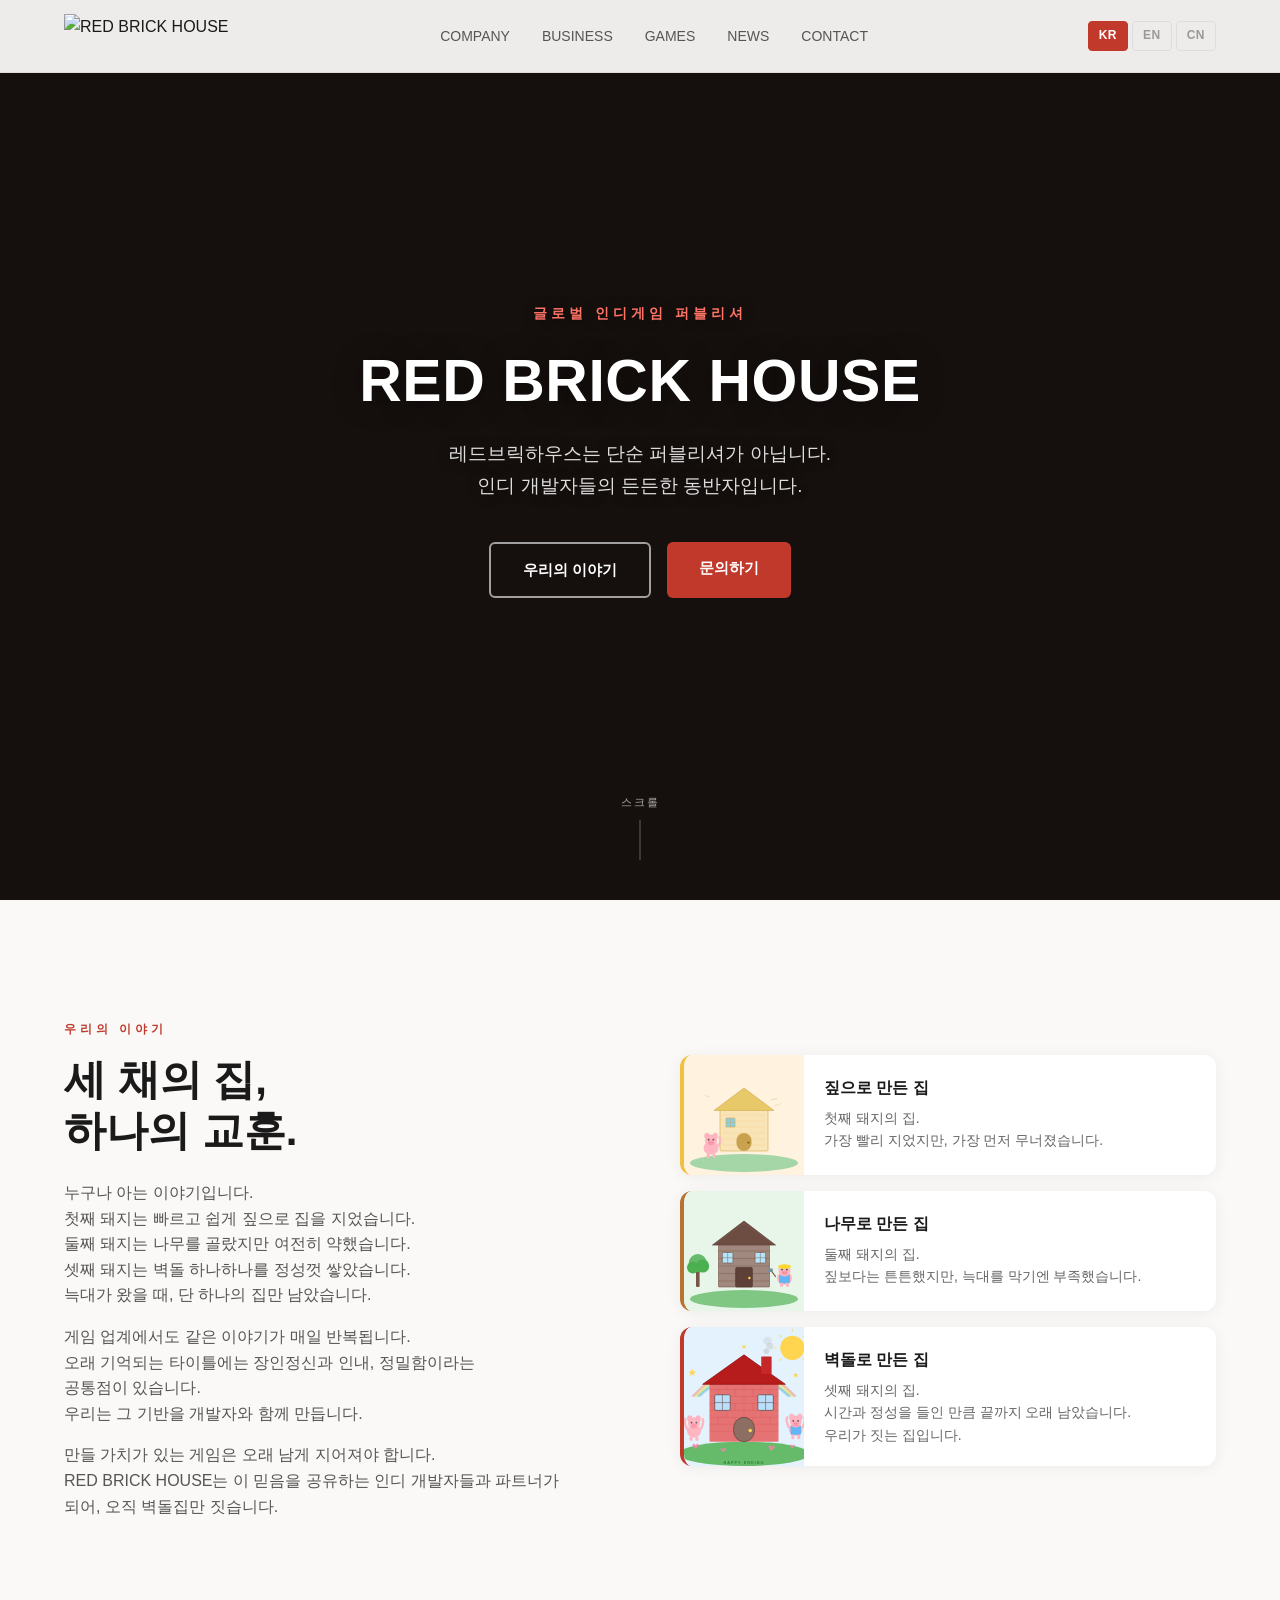
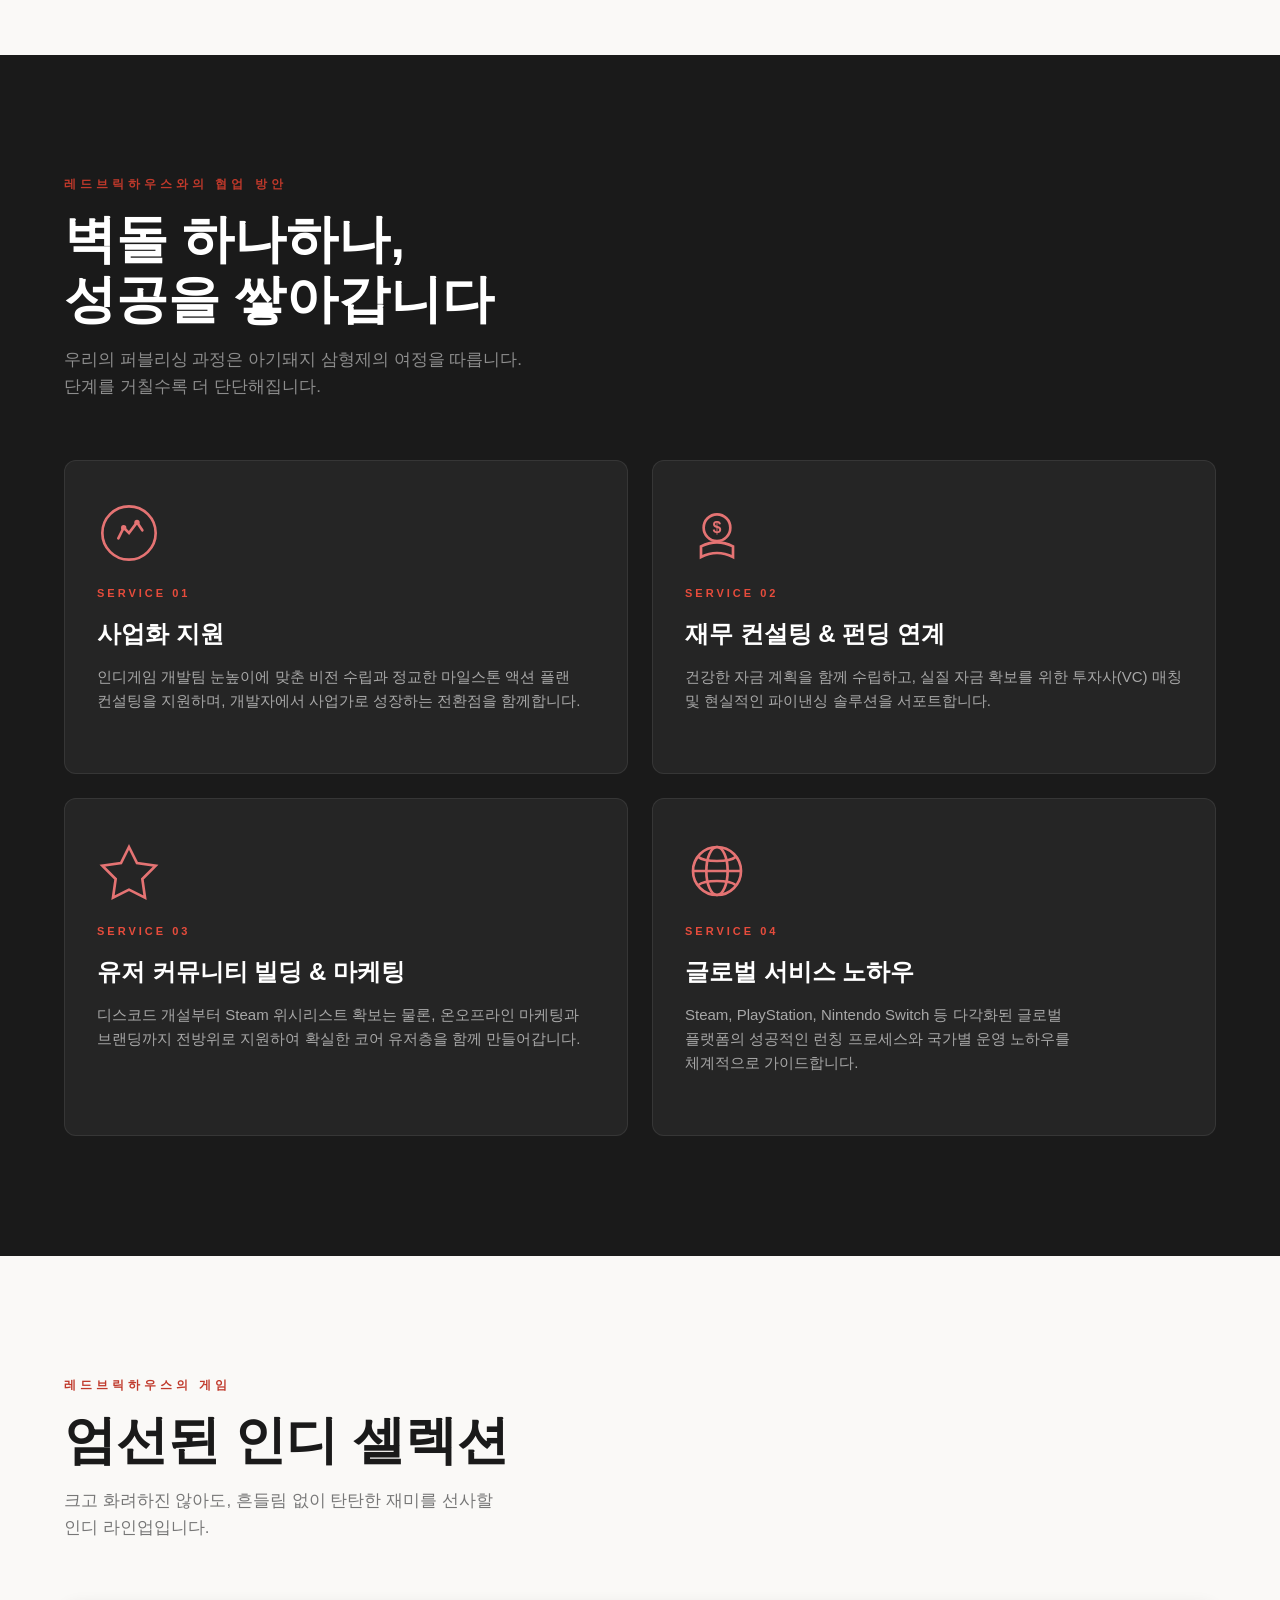
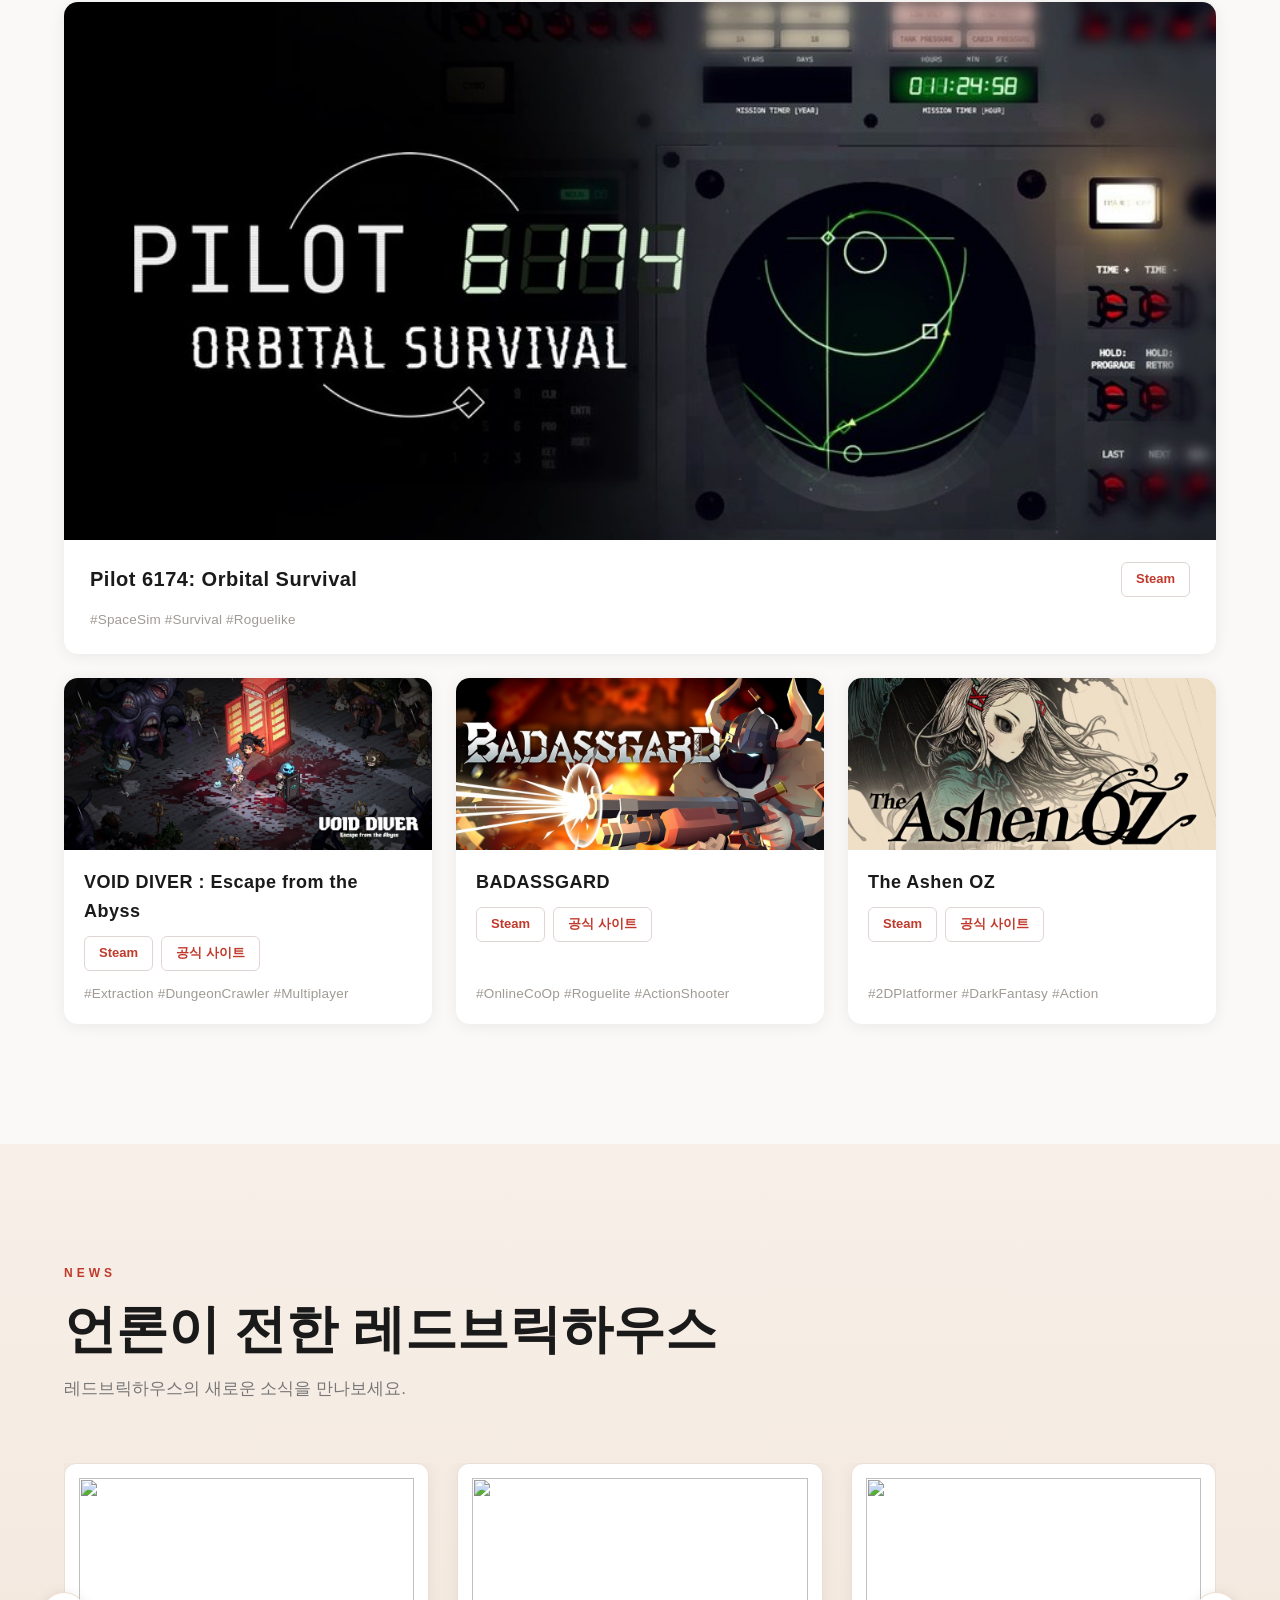
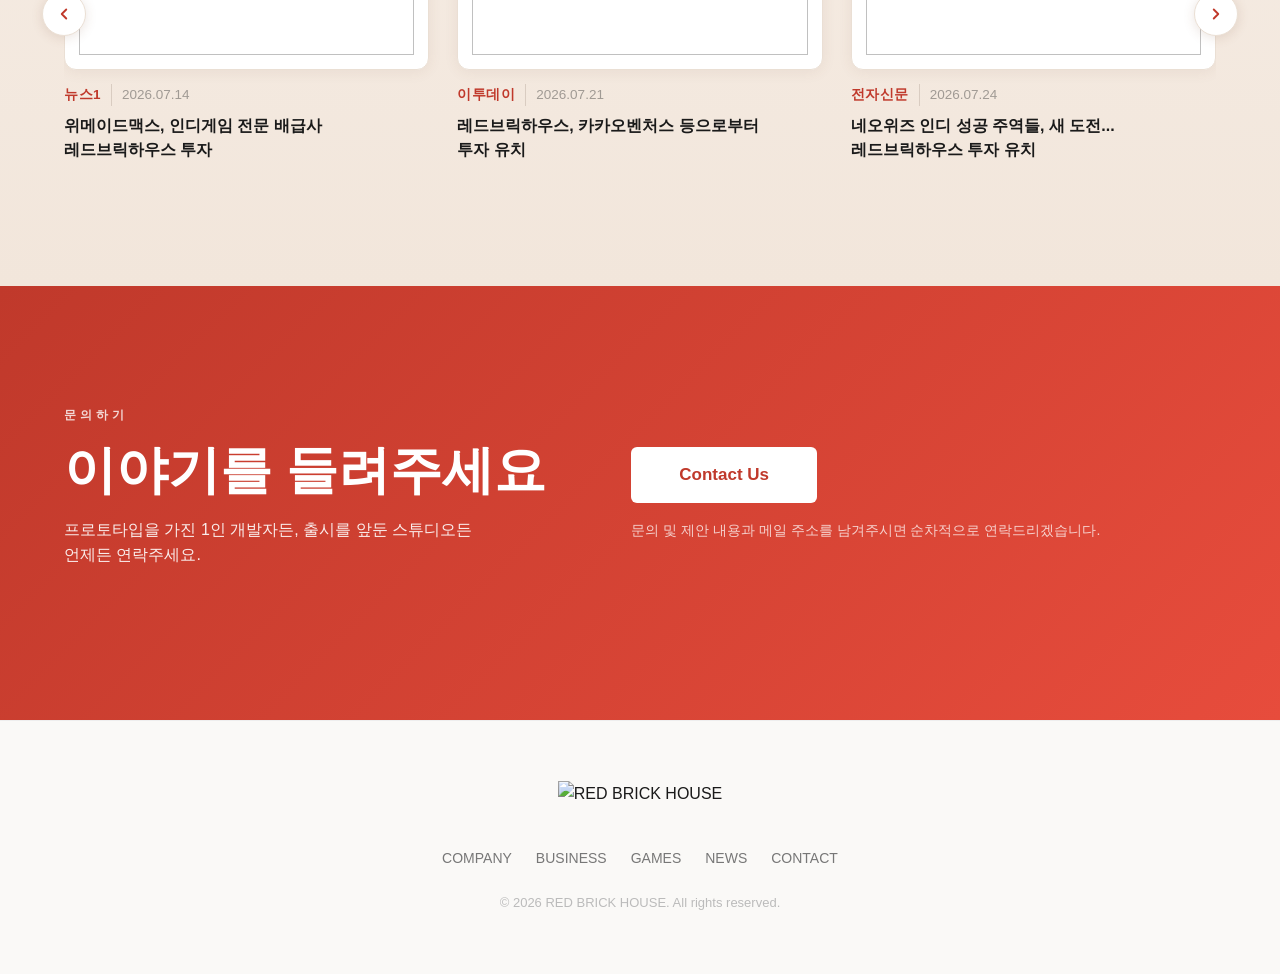
==== commit 1b265ae5: "Rotate the featured game at random and line up the other three at the capsule ratio" ====
--- a/index.html
+++ b/index.html
@@ -28,7 +28,7 @@
 <meta name="twitter:image" content="https://redbrickhouse.gg/img/og-image.png?v=20260906">
 <link rel="preconnect" href="https://cdn.jsdelivr.net" crossorigin>
 <link rel="stylesheet" href="https://cdn.jsdelivr.net/gh/orioncactus/pretendard@v1.3.9/dist/web/variable/pretendardvariable-dynamic-subset.min.css">
-<link rel="stylesheet" href="style.css?v=20260907-1">
+<link rel="stylesheet" href="style.css?v=20260907-2">
 <script>
 (function () {
   var m = '/img/hero-bic2026.mp4?v=20260902-5', w = '/img/hero-bic2026.webm?v=20260902-5';
@@ -221,7 +221,7 @@
       <div class="portfolio-item featured">
         <div class="portfolio-thumb">
           <a href="https://store.steampowered.com/app/3438920/" target="_blank" rel="noopener">
-            <img src="img/void-diver.jpg" alt="VOID DIVER" class="port-img">
+            <img src="img/void-diver-capsule.jpg" alt="VOID DIVER" class="port-img">
           </a>
         </div>
         <div class="pcard-body">
@@ -289,6 +289,19 @@
         </div>
       </div>
     </div>
+    <script>
+    (function () {
+      var grid = document.querySelector('.portfolio-grid');
+      if (!grid) return;
+      var items = Array.prototype.slice.call(grid.querySelectorAll('.portfolio-item'));
+      if (items.length < 2) return;
+      var pick = items[Math.floor(Math.random() * items.length)];
+      items.forEach(function (el) { el.classList.remove('featured'); el.classList.add('pcard'); });
+      pick.classList.remove('pcard');
+      pick.classList.add('featured');
+      grid.insertBefore(pick, grid.firstChild);
+    })();
+    </script>
   </div>
 </section>
 
--- a/style.css
+++ b/style.css
@@ -198,18 +198,23 @@
 }
 
 /* === PORTFOLIO === */
-.portfolio-grid { display: grid; grid-template-columns: repeat(2, 1fr); gap: 24px; }
+.portfolio-grid { display: grid; grid-template-columns: repeat(3, 1fr); gap: 24px; }
 .portfolio-item {
   background: #fff; border-radius: 14px; overflow: hidden;
   box-shadow: 0 2px 16px rgba(0,0,0,0.07);
+  display: flex; flex-direction: column;
 }
 .portfolio-item.featured { grid-column: 1 / -1; }
-.portfolio-item.featured .portfolio-thumb { padding-bottom: 38.4%; }
-.portfolio-item.pcard .portfolio-thumb { padding-bottom: 46.74%; }
+/* All game art is cut to the Steam header capsule ratio (920x430) */
 .portfolio-thumb {
   position: relative; overflow: hidden;
-  padding-bottom: 56.25%;
-}
+  padding-bottom: 46.74%;
+}
+.portfolio-item.pcard .pcard-body { padding: 18px 20px 20px; flex: 1; display: flex; flex-direction: column; }
+.portfolio-item.pcard .pcard-head { flex-direction: column; align-items: flex-start; gap: 10px; }
+.portfolio-item.pcard .pcard-body h3 { font-size: 18px; }
+.portfolio-item.pcard .pcard-stats { display: none; }
+.portfolio-item.pcard .pcard-tags { margin-top: auto; padding-top: 12px; }
 .port-img {
   position: absolute; inset: 0; width: 100%; height: 100%; object-fit: cover;
 }
@@ -385,8 +390,8 @@
   /* Portfolio mobile */
   .portfolio-grid { grid-template-columns: 1fr; gap: 16px; }
   .portfolio-item.large { grid-column: span 1; }
-  .portfolio-thumb, .portfolio-item.large .portfolio-thumb { padding-bottom: 65%; }
-  .portfolio-item.pcard .portfolio-thumb { padding-bottom: 46.74%; }
+  .portfolio-item.pcard .pcard-body { padding: 20px 22px 22px; }
+  .portfolio-item.pcard .pcard-body h3 { font-size: 20px; }
 
   .btn-large { padding: 16px 36px; font-size: 15px; }
 
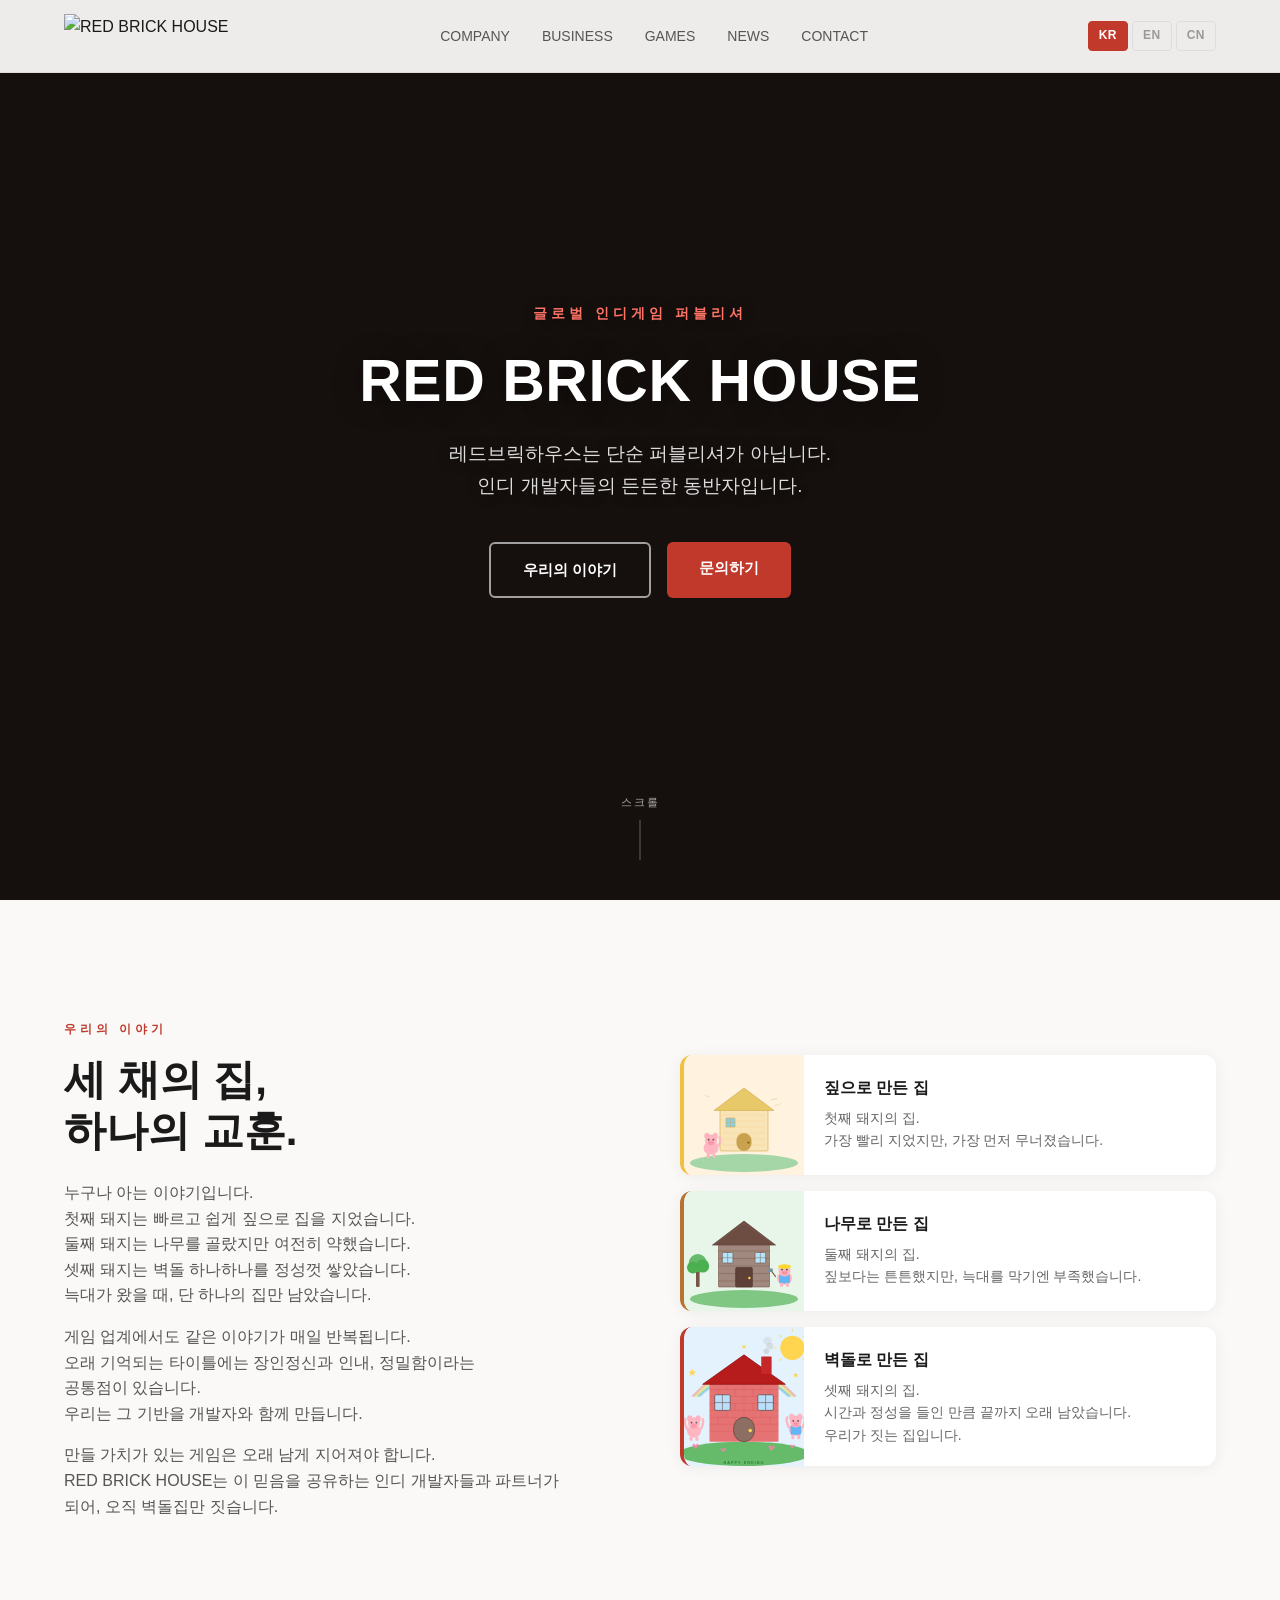
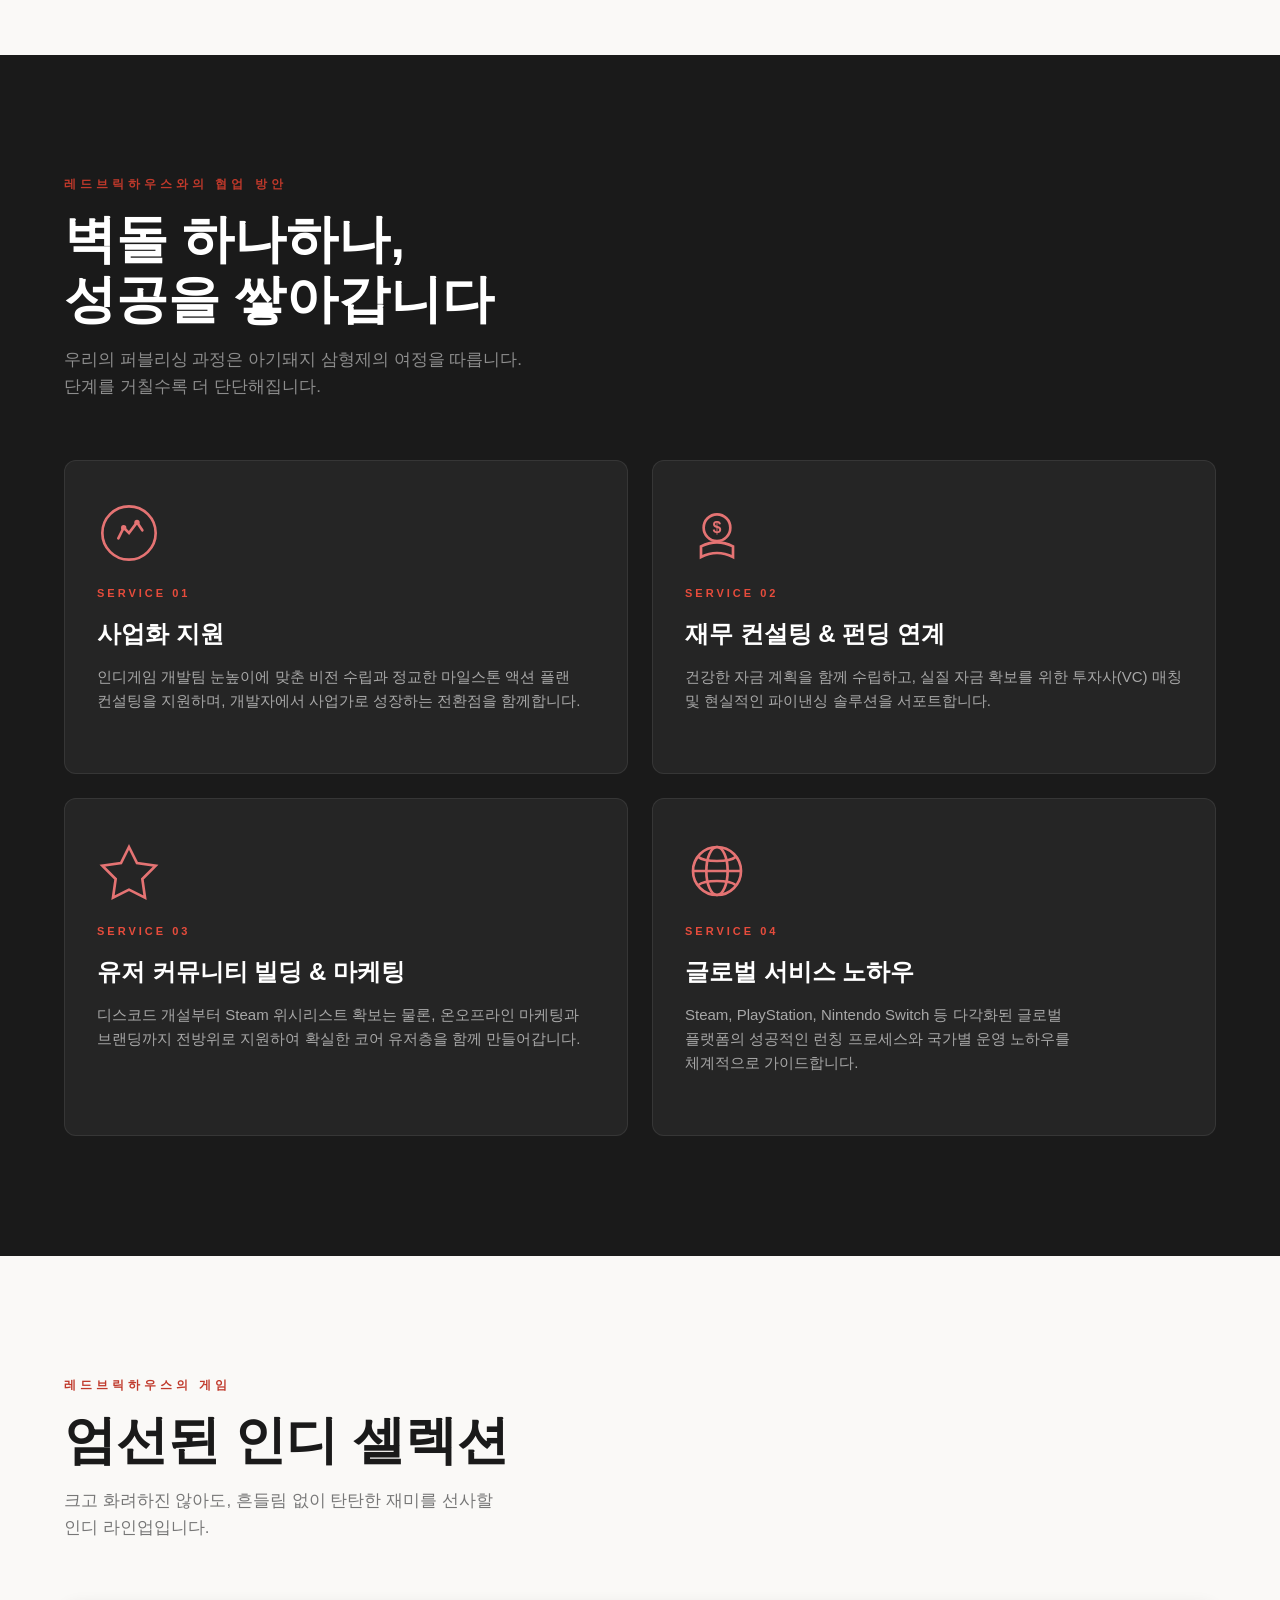
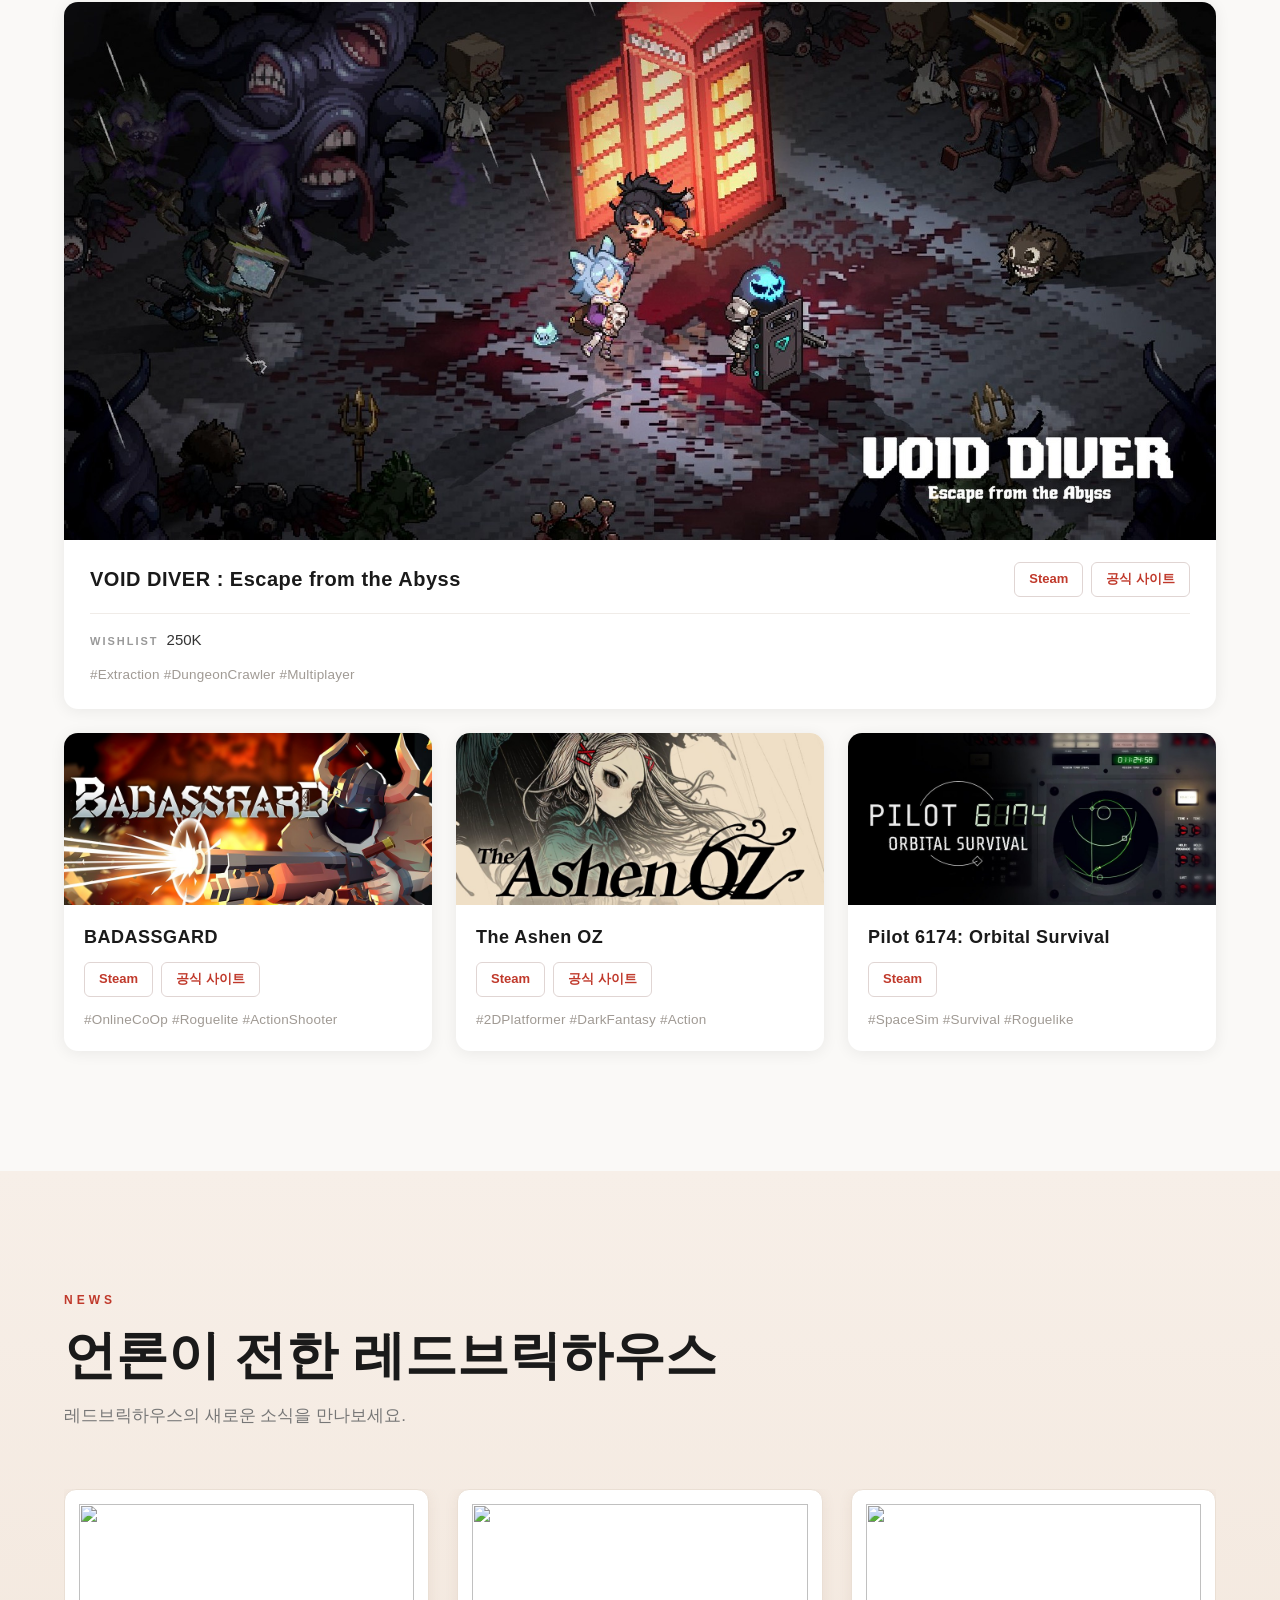
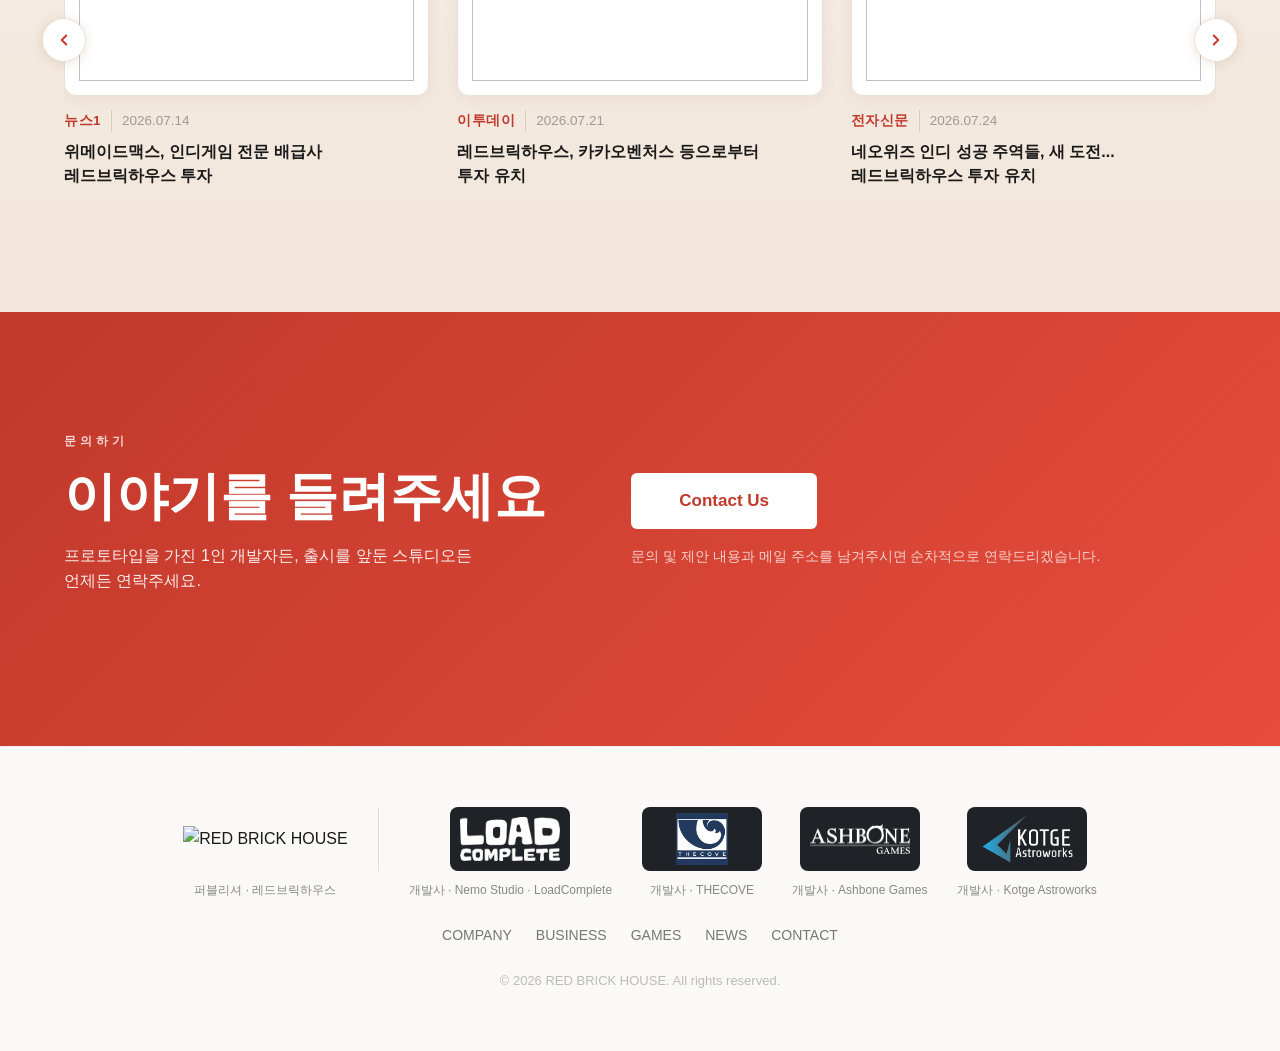
==== commit fc4e5edb: "Add publisher and developer lockup to the footer" ====
--- a/index.html
+++ b/index.html
@@ -28,7 +28,7 @@
 <meta name="twitter:image" content="https://redbrickhouse.gg/img/og-image.png?v=20260906">
 <link rel="preconnect" href="https://cdn.jsdelivr.net" crossorigin>
 <link rel="stylesheet" href="https://cdn.jsdelivr.net/gh/orioncactus/pretendard@v1.3.9/dist/web/variable/pretendardvariable-dynamic-subset.min.css">
-<link rel="stylesheet" href="style.css?v=20260907-2">
+<link rel="stylesheet" href="style.css?v=20260908-1">
 <script>
 (function () {
   var m = '/img/hero-bic2026.mp4?v=20260902-5', w = '/img/hero-bic2026.webm?v=20260902-5';
@@ -395,8 +395,28 @@
 <footer class="footer">
   <div class="container">
     <div class="footer-inner">
-      <div class="footer-brand">
-        <img src="img/ci-logo.svg" alt="RED BRICK HOUSE" class="logo-img logo-img-footer">
+      <div class="partners">
+        <div class="partner partner-pub">
+          <span class="p-tile p-tile-plain"><img src="img/ci-logo.svg" alt="RED BRICK HOUSE" class="logo-img logo-img-footer"></span>
+          <span class="p-cap" data-i18n="pCapPub">퍼블리셔 · 레드브릭하우스</span>
+        </div>
+        <span class="p-sep" aria-hidden="true"></span>
+        <div class="partner">
+          <span class="p-tile"><img src="img/dev-loadcomplete.png" alt="LoadComplete" width="260" height="114" loading="lazy"></span>
+          <span class="p-cap" data-i18n="pCapVd">개발사 · Nemo Studio · LoadComplete</span>
+        </div>
+        <div class="partner">
+          <span class="p-tile"><img src="img/dev-thecove.png" alt="THECOVE" width="192" height="192" loading="lazy"></span>
+          <span class="p-cap" data-i18n="pCapCove">개발사 · THECOVE</span>
+        </div>
+        <div class="partner">
+          <span class="p-tile"><img src="img/dev-ashbone.png" alt="Ashbone Games" width="800" height="243" loading="lazy"></span>
+          <span class="p-cap" data-i18n="pCapAshbone">개발사 · Ashbone Games</span>
+        </div>
+        <div class="partner">
+          <span class="p-tile"><img src="img/dev-kotge.png" alt="Kotge Astroworks" width="293" height="160" loading="lazy"></span>
+          <span class="p-cap" data-i18n="pCapKotge">개발사 · Kotge Astroworks</span>
+        </div>
       </div>
       <div class="footer-links">
         <a href="#about" data-i18n="navAbout">COMPANY</a>
--- a/style.css
+++ b/style.css
@@ -316,6 +316,13 @@
 .footer-brand { display: flex; flex-direction: column; align-items: center; gap: 8px; }
 .logo-img-footer { height: 42px; }
 .footer-brand p { font-size: 14px; color: #999; }
+.partners { display: flex; align-items: flex-start; justify-content: center; gap: 30px; flex-wrap: wrap; }
+.partner { display: flex; flex-direction: column; align-items: center; gap: 10px; }
+.p-tile { display: flex; align-items: center; justify-content: center; box-sizing: border-box; width: 120px; height: 64px; padding: 6px 10px; background: #1f2226; border-radius: 8px; }
+.p-tile img { display: block; width: auto; height: auto; max-width: 100%; max-height: 100%; }
+.p-tile.p-tile-plain { background: none; width: auto; padding: 0; }
+.p-sep { width: 1px; height: 64px; background: #e3ddd6; }
+.p-cap { font-size: 12px; color: #888; letter-spacing: 0; white-space: nowrap; }
 .footer-links { display: flex; gap: 24px; flex-wrap: wrap; justify-content: center; }
 .footer-links a { font-size: 14px; color: #777; transition: color 0.2s; }
 .footer-links a:hover { color: #c0392b; }
@@ -333,7 +340,10 @@
   .about-grid { grid-template-columns: 1fr; gap: 48px; }
   .services-grid { grid-template-columns: 1fr; }
   .contact-grid { grid-template-columns: 1fr; gap: 48px; }
-}
+  .partner-pub { flex-basis: 100%; }
+  .p-sep { display: none; }
+}
+
 @media (max-width: 768px) {
   /* Nav mobile */
   .nav-inner { height: 60px; }
@@ -411,6 +421,9 @@
 
   /* Footer mobile */
   .footer { padding: 40px 0; }
+  .partners { gap: 18px 20px; }
+  .p-tile { width: 104px; height: 56px; }
+  .p-cap { white-space: normal; text-align: center; max-width: 124px; line-height: 1.35; }
   .footer-links { gap: 16px; }
   .footer-links a { font-size: 13px; }
 }
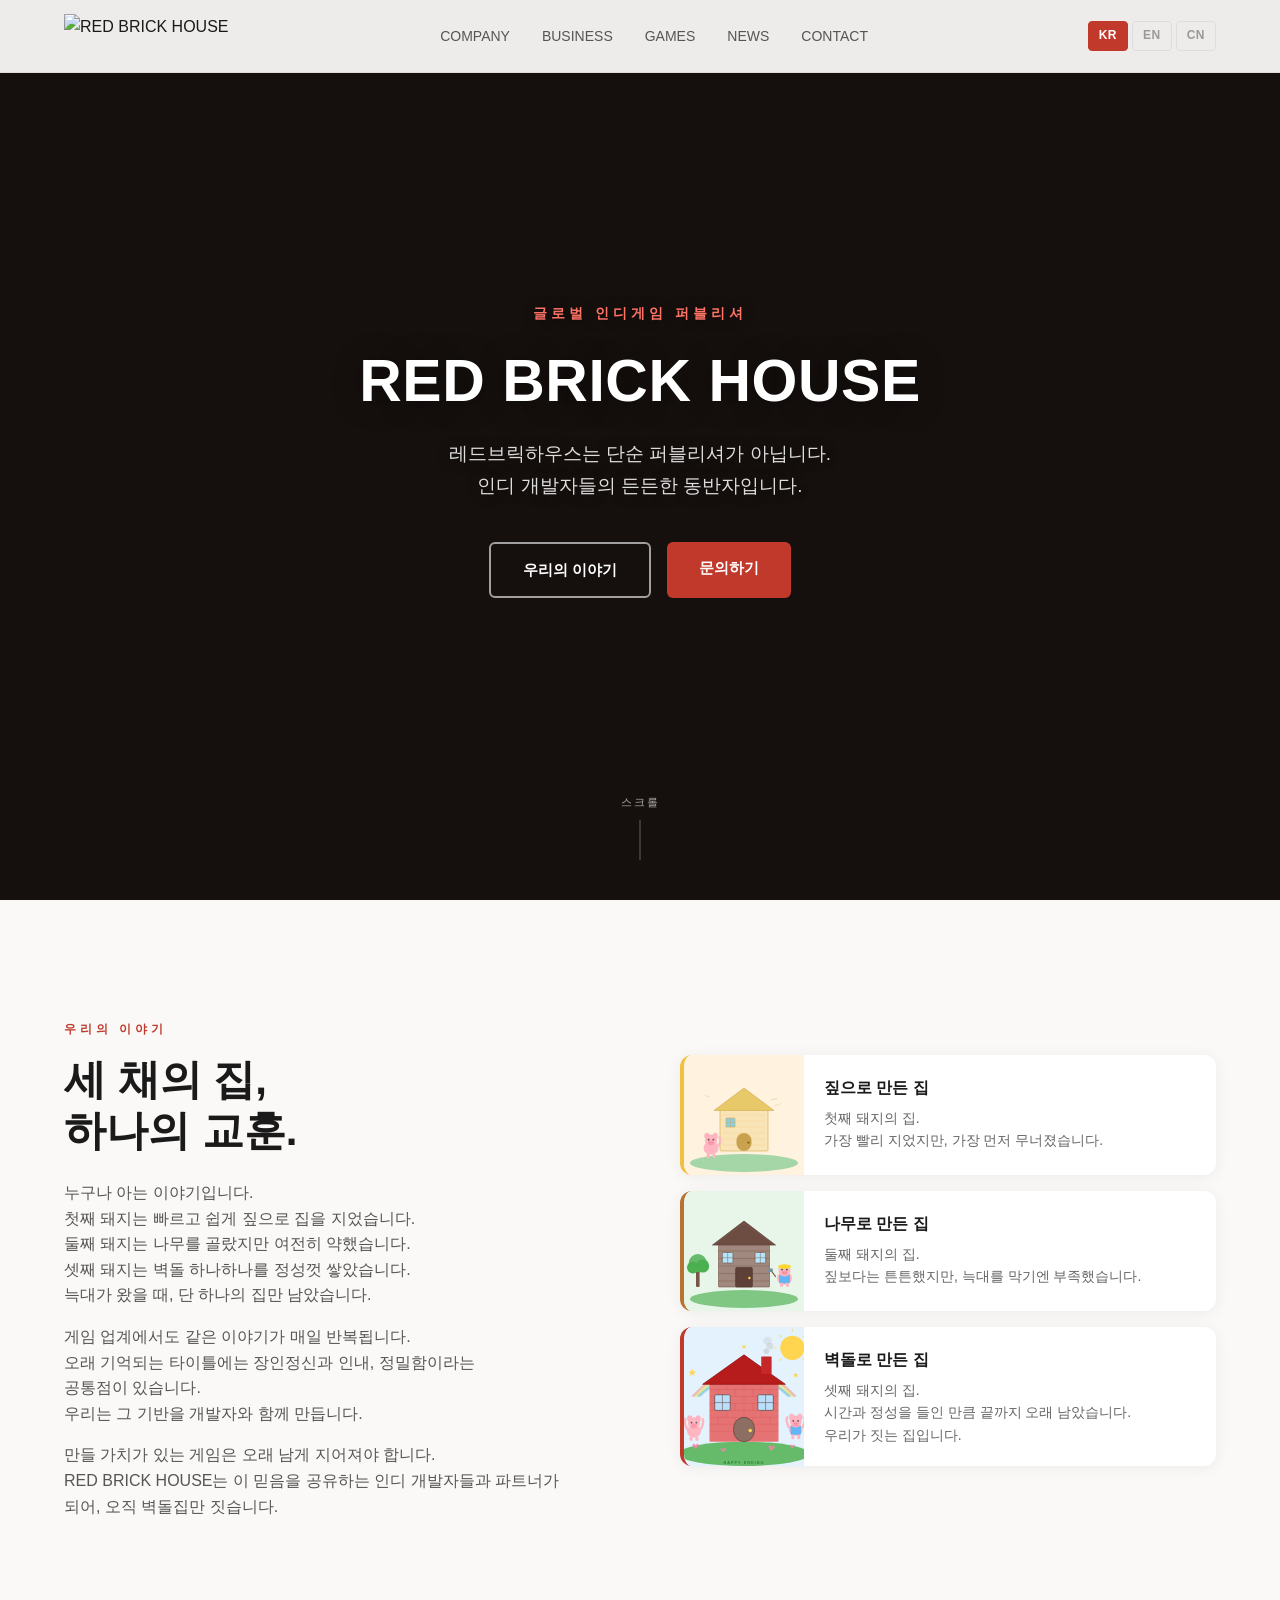
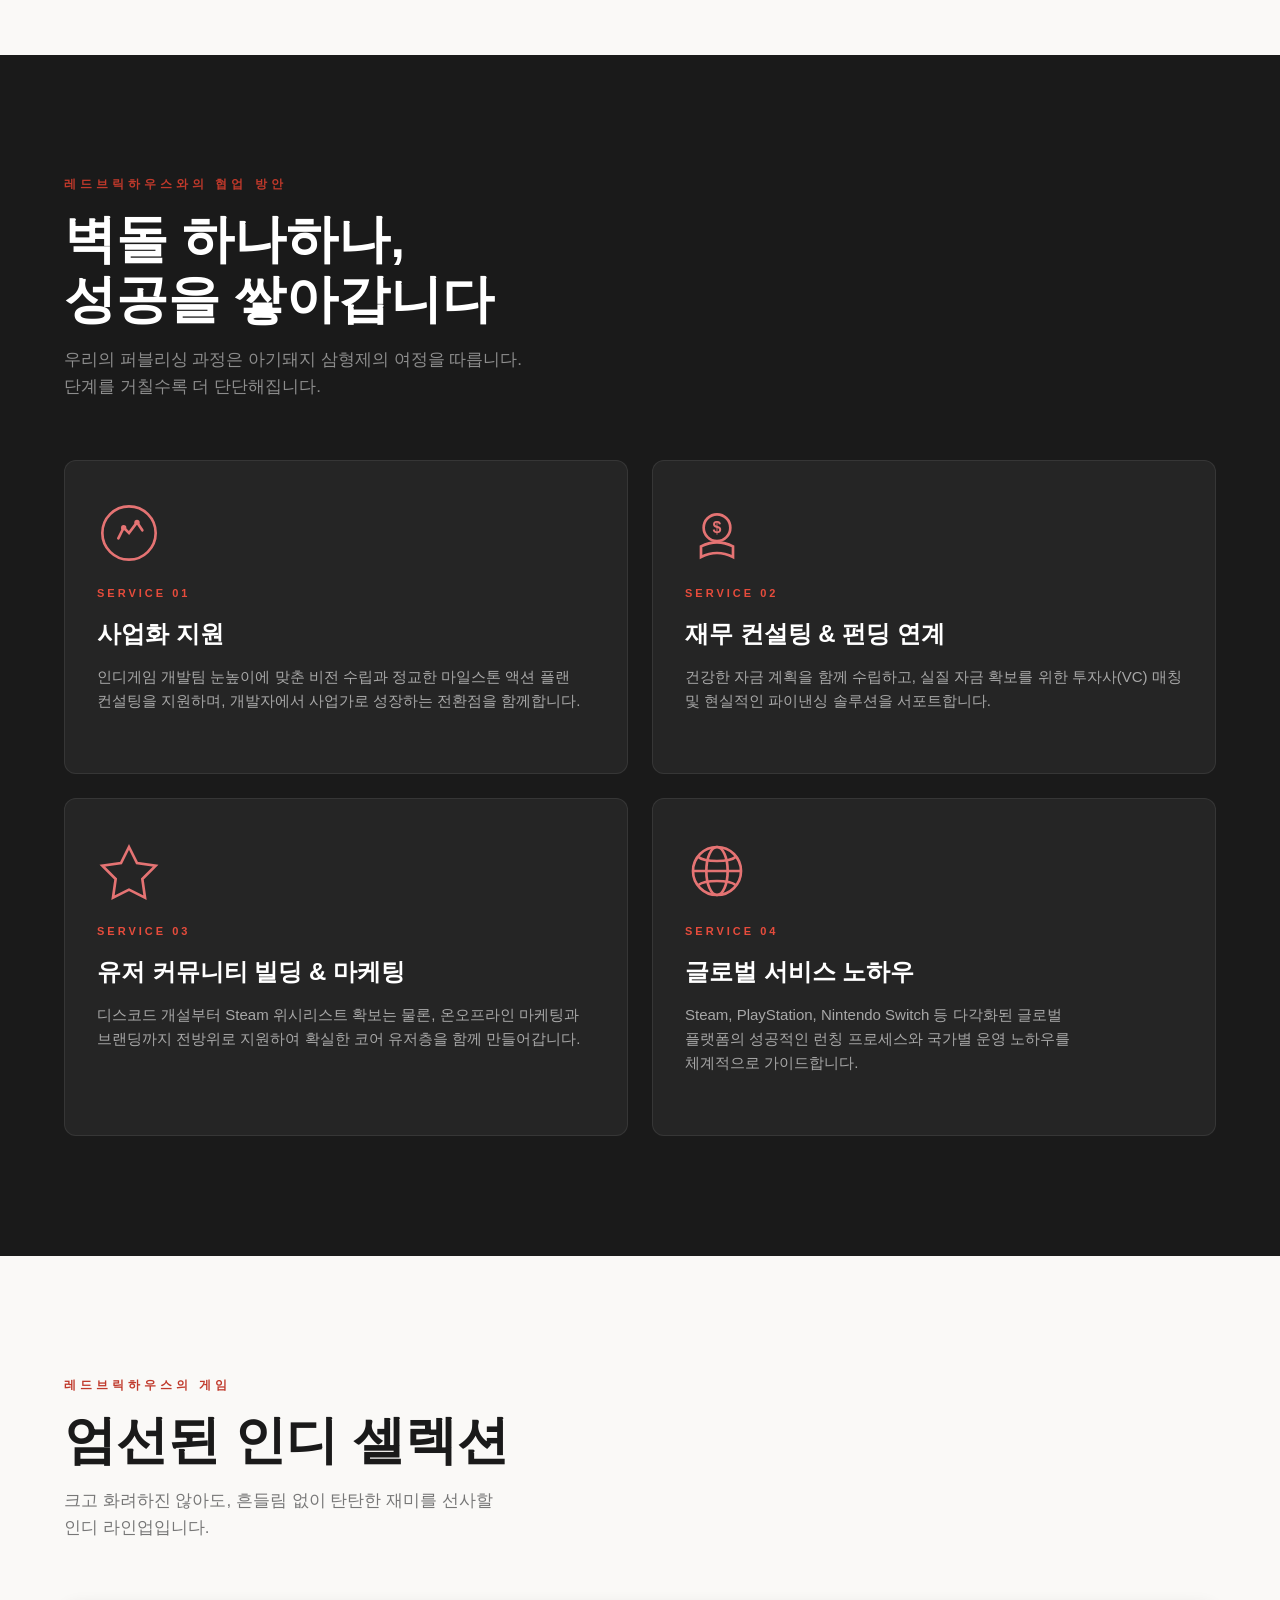
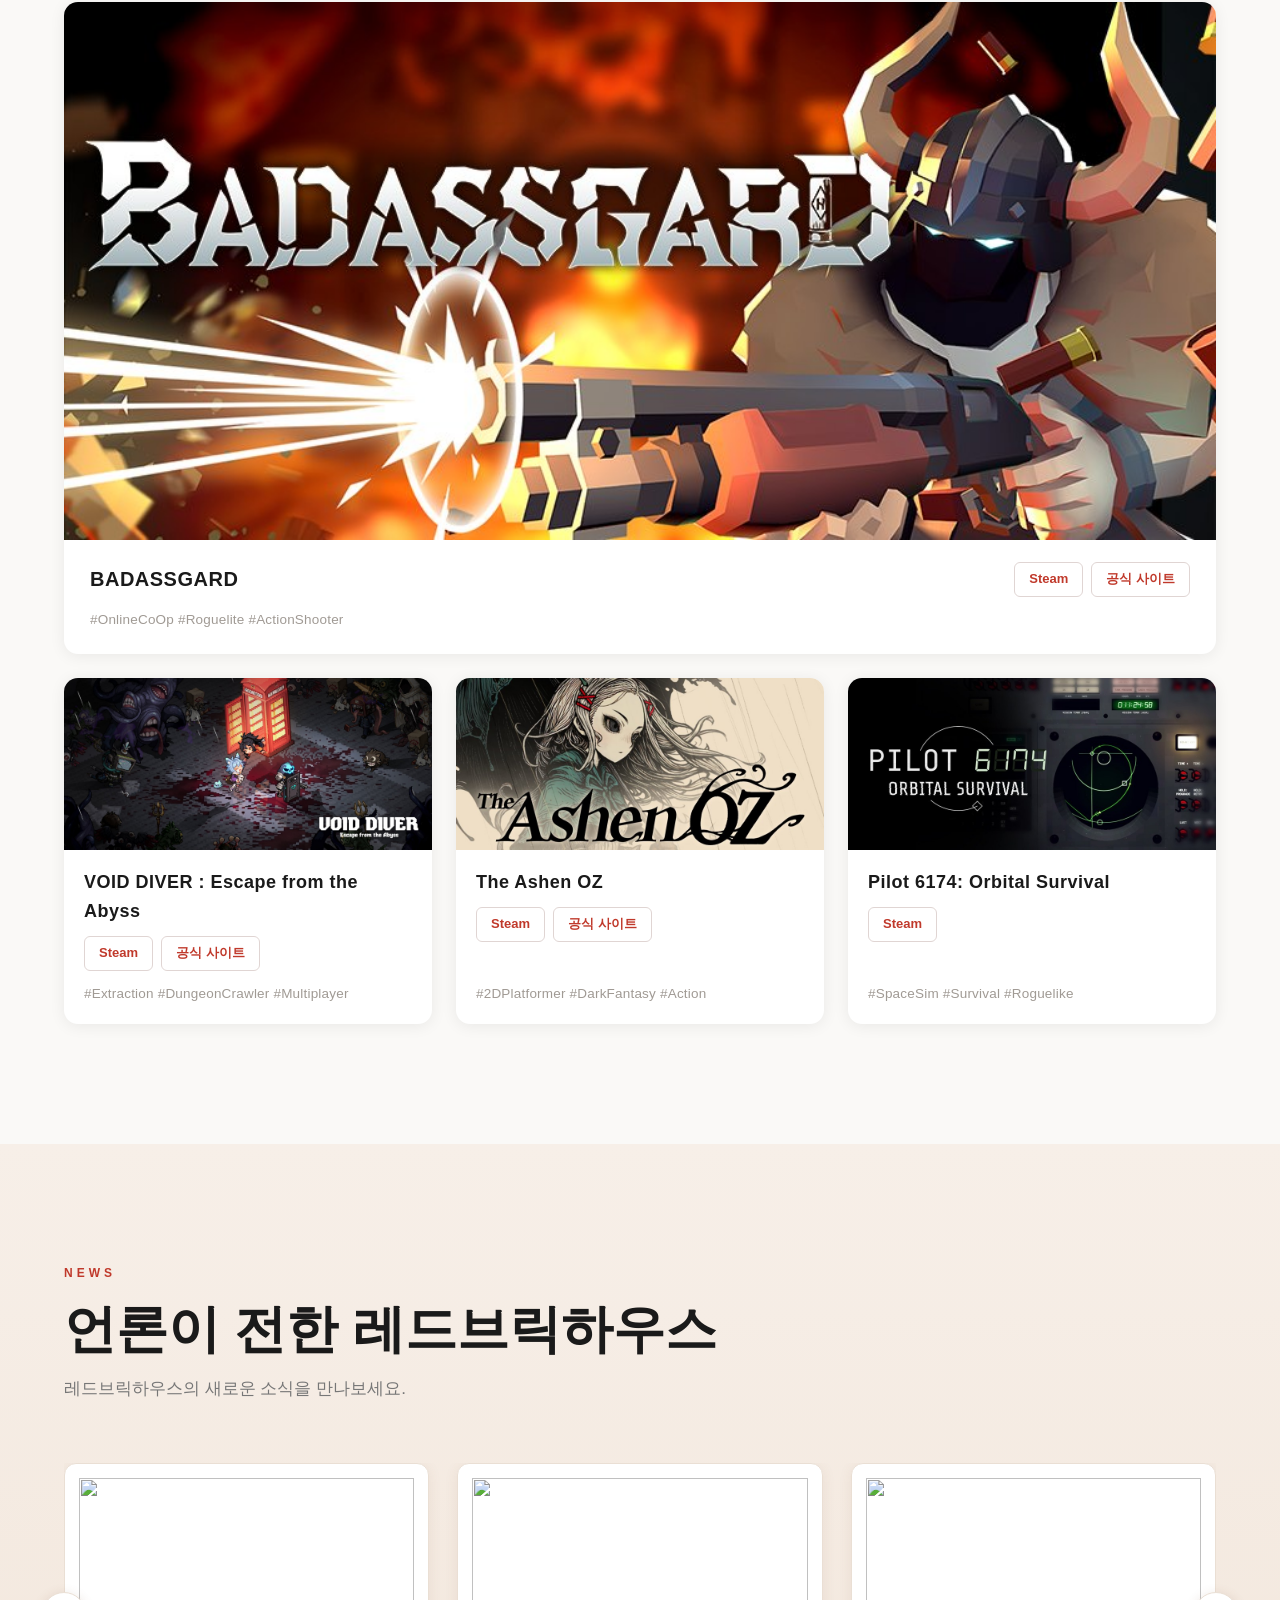
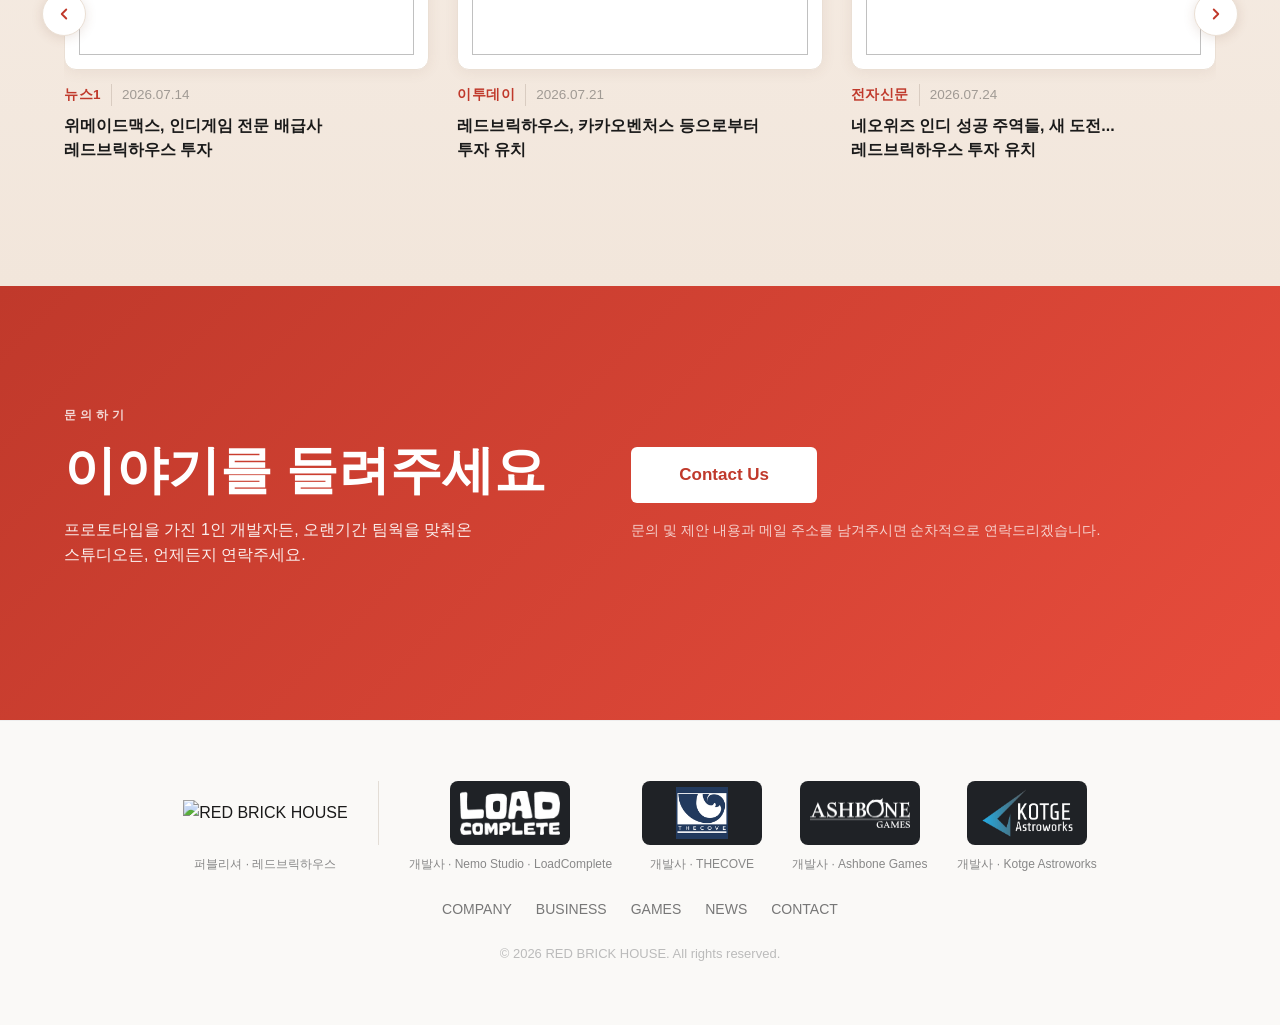
==== commit caa6f4f8: "Rotate the featured game every 10 seconds in sync and update the contact copy" ====
--- a/index.html
+++ b/index.html
@@ -28,7 +28,7 @@
 <meta name="twitter:image" content="https://redbrickhouse.gg/img/og-image.png?v=20260906">
 <link rel="preconnect" href="https://cdn.jsdelivr.net" crossorigin>
 <link rel="stylesheet" href="https://cdn.jsdelivr.net/gh/orioncactus/pretendard@v1.3.9/dist/web/variable/pretendardvariable-dynamic-subset.min.css">
-<link rel="stylesheet" href="style.css?v=20260908-1">
+<link rel="stylesheet" href="style.css?v=20260908-2">
 <script>
 (function () {
   var m = '/img/hero-bic2026.mp4?v=20260902-5', w = '/img/hero-bic2026.webm?v=20260902-5';
@@ -295,11 +295,28 @@
       if (!grid) return;
       var items = Array.prototype.slice.call(grid.querySelectorAll('.portfolio-item'));
       if (items.length < 2) return;
-      var pick = items[Math.floor(Math.random() * items.length)];
-      items.forEach(function (el) { el.classList.remove('featured'); el.classList.add('pcard'); });
-      pick.classList.remove('pcard');
-      pick.classList.add('featured');
-      grid.insertBefore(pick, grid.firstChild);
+      var PERIOD = 10000; /* rotate every 10 seconds, synchronized to the clock for every visitor */
+      var current = -1;
+      function slot() { return Math.floor(Date.now() / PERIOD) % items.length; }
+      function feature(i) {
+        var pick = items[i];
+        items.forEach(function (el) { el.classList.remove('featured'); el.classList.add('pcard'); });
+        pick.classList.remove('pcard');
+        pick.classList.add('featured');
+        grid.insertBefore(pick, grid.firstChild);
+        current = i;
+      }
+      feature(slot());
+      function tick() {
+        var next = slot();
+        if (next !== current) {
+          grid.classList.add('is-rotating');
+          setTimeout(function () { feature(next); grid.classList.remove('is-rotating'); }, 260);
+        }
+        var wait = PERIOD - (Date.now() % PERIOD) + 20;
+        setTimeout(tick, wait);
+      }
+      setTimeout(tick, PERIOD - (Date.now() % PERIOD) + 20);
     })();
     </script>
   </div>
--- a/style.css
+++ b/style.css
@@ -199,6 +199,8 @@
 
 /* === PORTFOLIO === */
 .portfolio-grid { display: grid; grid-template-columns: repeat(3, 1fr); gap: 24px; }
+.portfolio-grid { transition: opacity 0.26s ease; }
+.portfolio-grid.is-rotating { opacity: 0; }
 .portfolio-item {
   background: #fff; border-radius: 14px; overflow: hidden;
   box-shadow: 0 2px 16px rgba(0,0,0,0.07);
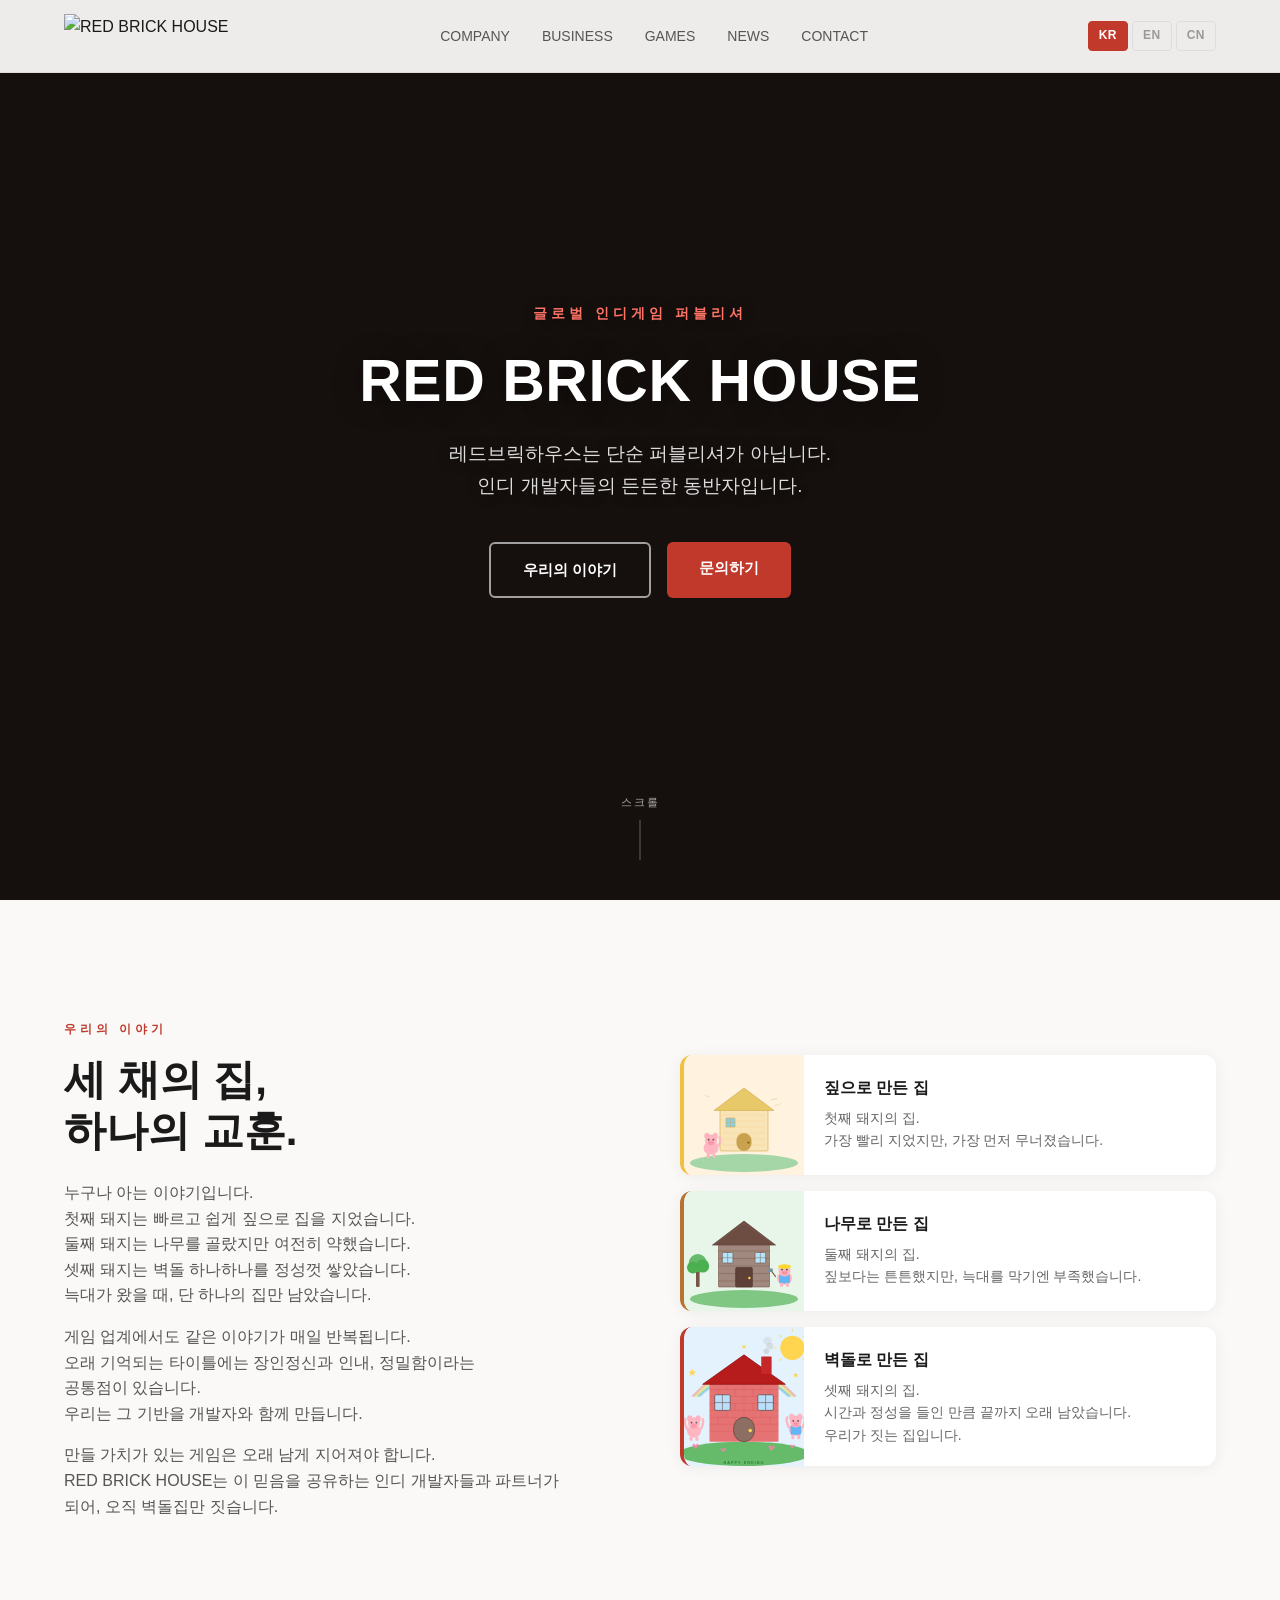
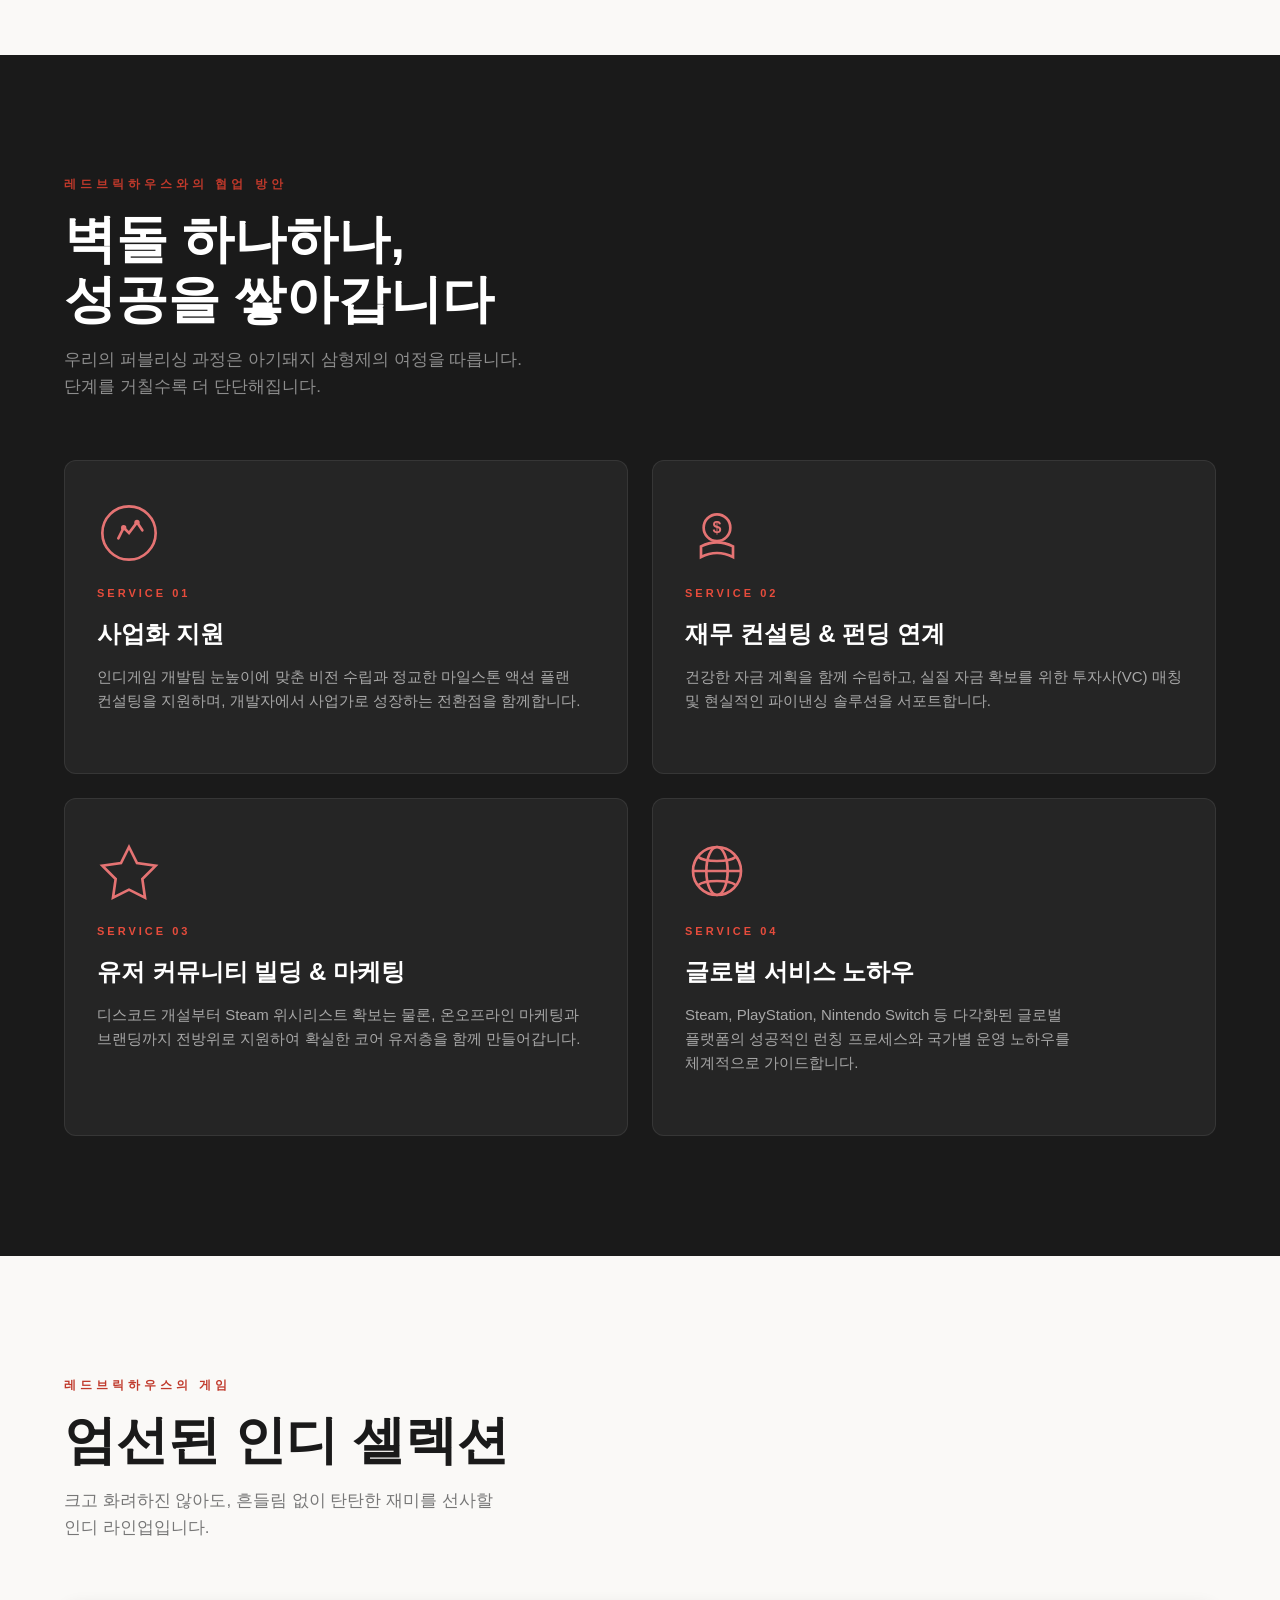
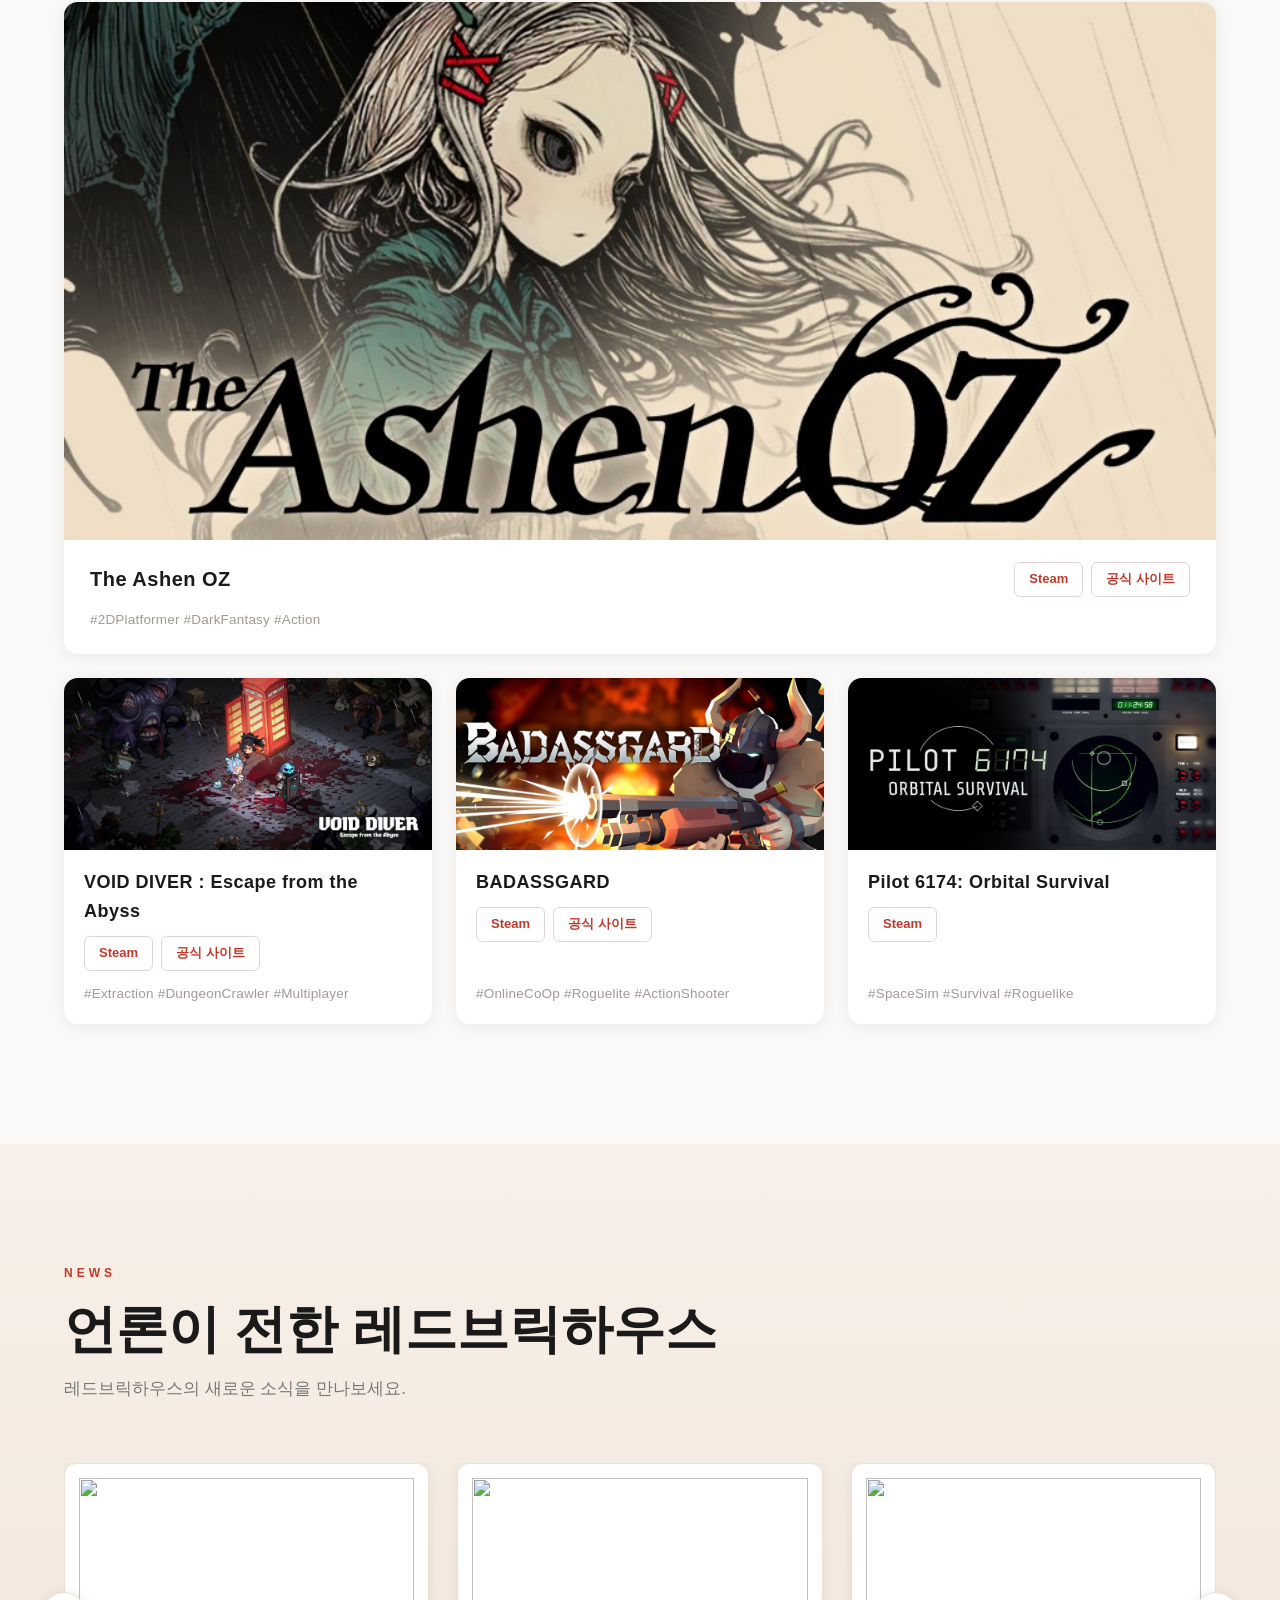
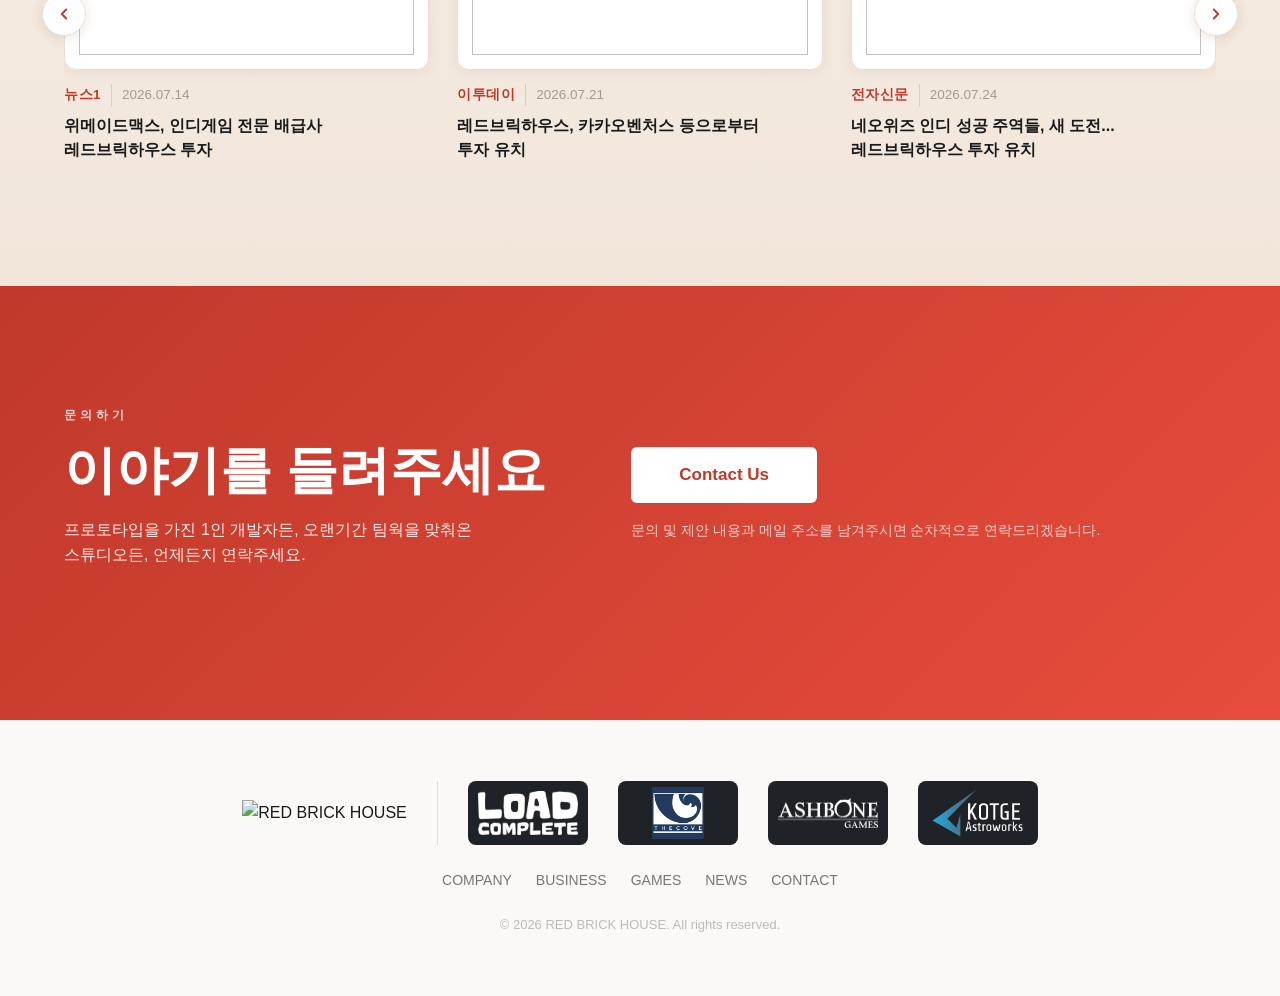
==== commit b61224b8: "Keep only the logos in the footer lockup" ====
--- a/index.html
+++ b/index.html
@@ -28,7 +28,7 @@
 <meta name="twitter:image" content="https://redbrickhouse.gg/img/og-image.png?v=20260906">
 <link rel="preconnect" href="https://cdn.jsdelivr.net" crossorigin>
 <link rel="stylesheet" href="https://cdn.jsdelivr.net/gh/orioncactus/pretendard@v1.3.9/dist/web/variable/pretendardvariable-dynamic-subset.min.css">
-<link rel="stylesheet" href="style.css?v=20260908-2">
+<link rel="stylesheet" href="style.css?v=20260908-3">
 <script>
 (function () {
   var m = '/img/hero-bic2026.mp4?v=20260902-5', w = '/img/hero-bic2026.webm?v=20260902-5';
@@ -415,24 +415,19 @@
       <div class="partners">
         <div class="partner partner-pub">
           <span class="p-tile p-tile-plain"><img src="img/ci-logo.svg" alt="RED BRICK HOUSE" class="logo-img logo-img-footer"></span>
-          <span class="p-cap" data-i18n="pCapPub">퍼블리셔 · 레드브릭하우스</span>
         </div>
         <span class="p-sep" aria-hidden="true"></span>
         <div class="partner">
           <span class="p-tile"><img src="img/dev-loadcomplete.png" alt="LoadComplete" width="260" height="114" loading="lazy"></span>
-          <span class="p-cap" data-i18n="pCapVd">개발사 · Nemo Studio · LoadComplete</span>
         </div>
         <div class="partner">
           <span class="p-tile"><img src="img/dev-thecove.png" alt="THECOVE" width="192" height="192" loading="lazy"></span>
-          <span class="p-cap" data-i18n="pCapCove">개발사 · THECOVE</span>
         </div>
         <div class="partner">
           <span class="p-tile"><img src="img/dev-ashbone.png" alt="Ashbone Games" width="800" height="243" loading="lazy"></span>
-          <span class="p-cap" data-i18n="pCapAshbone">개발사 · Ashbone Games</span>
         </div>
         <div class="partner">
           <span class="p-tile"><img src="img/dev-kotge.png" alt="Kotge Astroworks" width="293" height="160" loading="lazy"></span>
-          <span class="p-cap" data-i18n="pCapKotge">개발사 · Kotge Astroworks</span>
         </div>
       </div>
       <div class="footer-links">
--- a/style.css
+++ b/style.css
@@ -318,13 +318,12 @@
 .footer-brand { display: flex; flex-direction: column; align-items: center; gap: 8px; }
 .logo-img-footer { height: 42px; }
 .footer-brand p { font-size: 14px; color: #999; }
-.partners { display: flex; align-items: flex-start; justify-content: center; gap: 30px; flex-wrap: wrap; }
+.partners { display: flex; align-items: center; justify-content: center; gap: 30px; flex-wrap: wrap; }
 .partner { display: flex; flex-direction: column; align-items: center; gap: 10px; }
 .p-tile { display: flex; align-items: center; justify-content: center; box-sizing: border-box; width: 120px; height: 64px; padding: 6px 10px; background: #1f2226; border-radius: 8px; }
 .p-tile img { display: block; width: auto; height: auto; max-width: 100%; max-height: 100%; }
 .p-tile.p-tile-plain { background: none; width: auto; padding: 0; }
 .p-sep { width: 1px; height: 64px; background: #e3ddd6; }
-.p-cap { font-size: 12px; color: #888; letter-spacing: 0; white-space: nowrap; }
 .footer-links { display: flex; gap: 24px; flex-wrap: wrap; justify-content: center; }
 .footer-links a { font-size: 14px; color: #777; transition: color 0.2s; }
 .footer-links a:hover { color: #c0392b; }
@@ -425,7 +424,6 @@
   .footer { padding: 40px 0; }
   .partners { gap: 18px 20px; }
   .p-tile { width: 104px; height: 56px; }
-  .p-cap { white-space: normal; text-align: center; max-width: 124px; line-height: 1.35; }
   .footer-links { gap: 16px; }
   .footer-links a { font-size: 13px; }
 }
